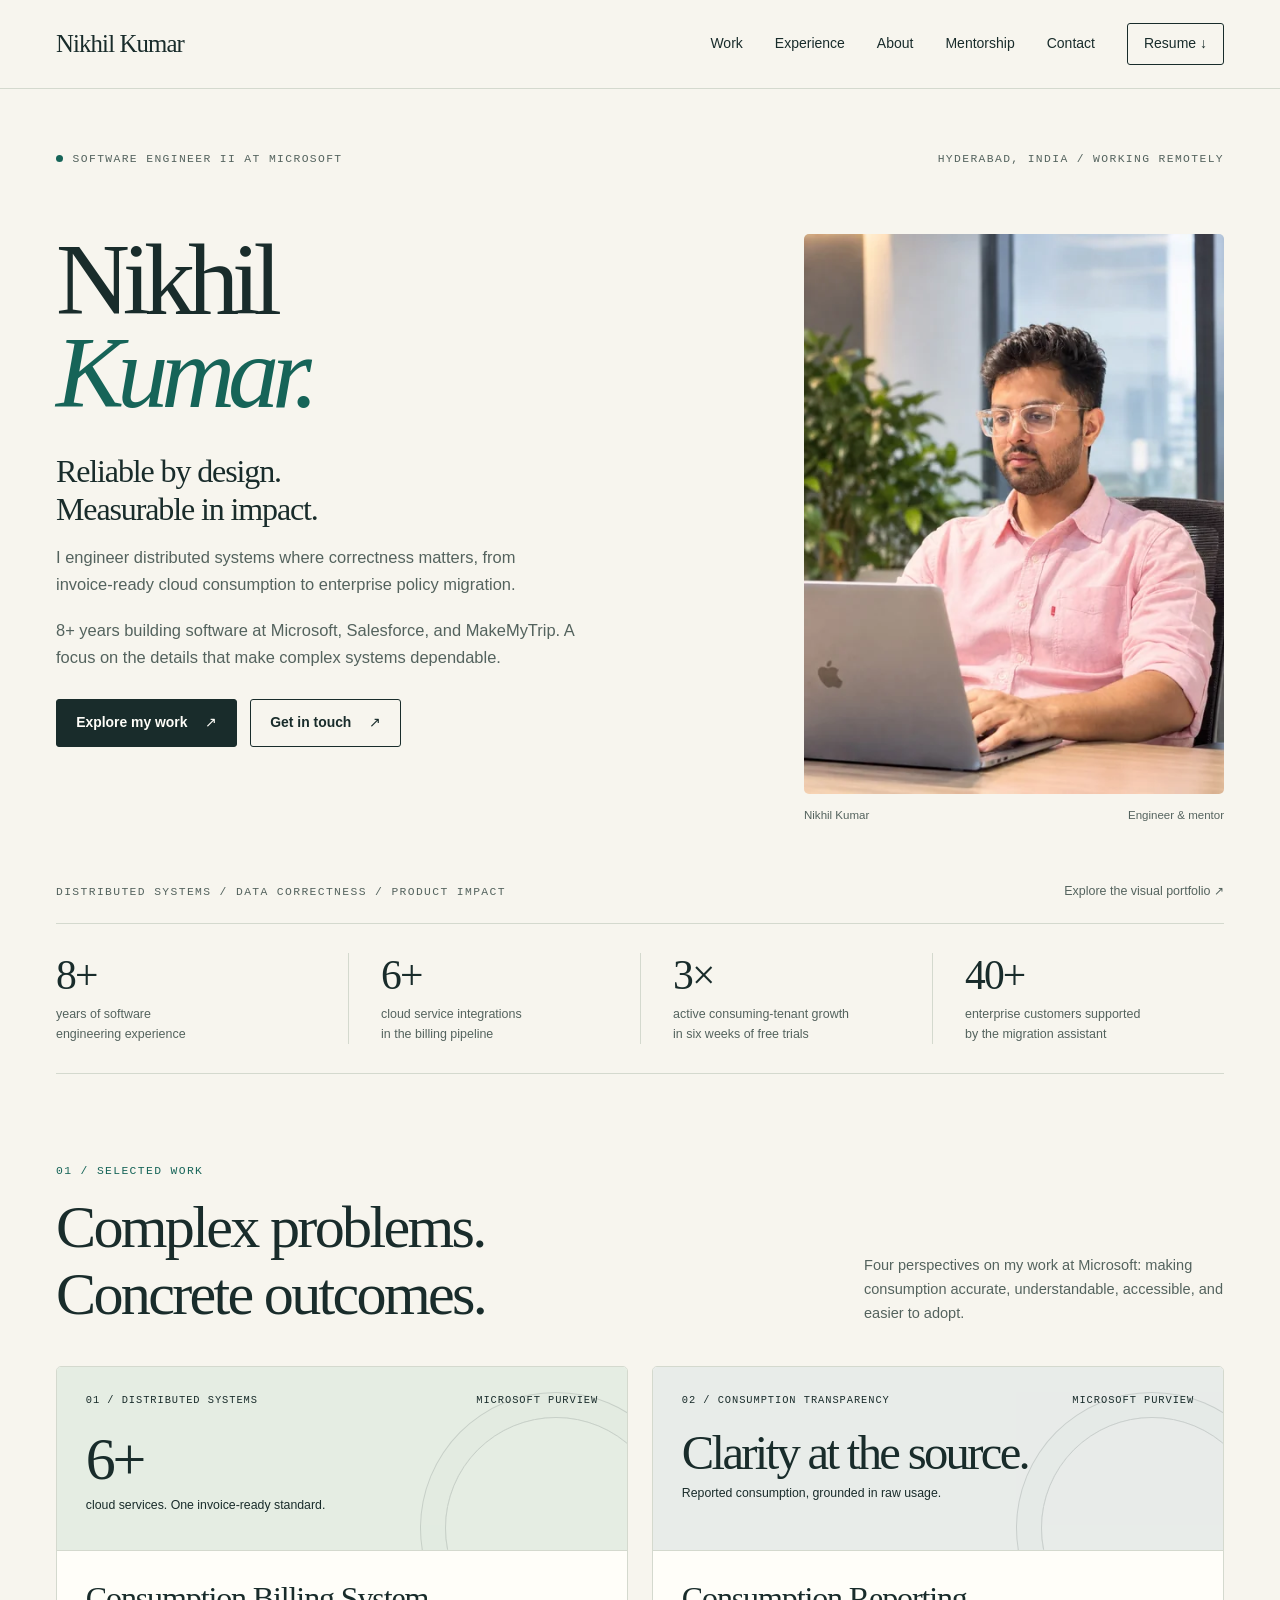
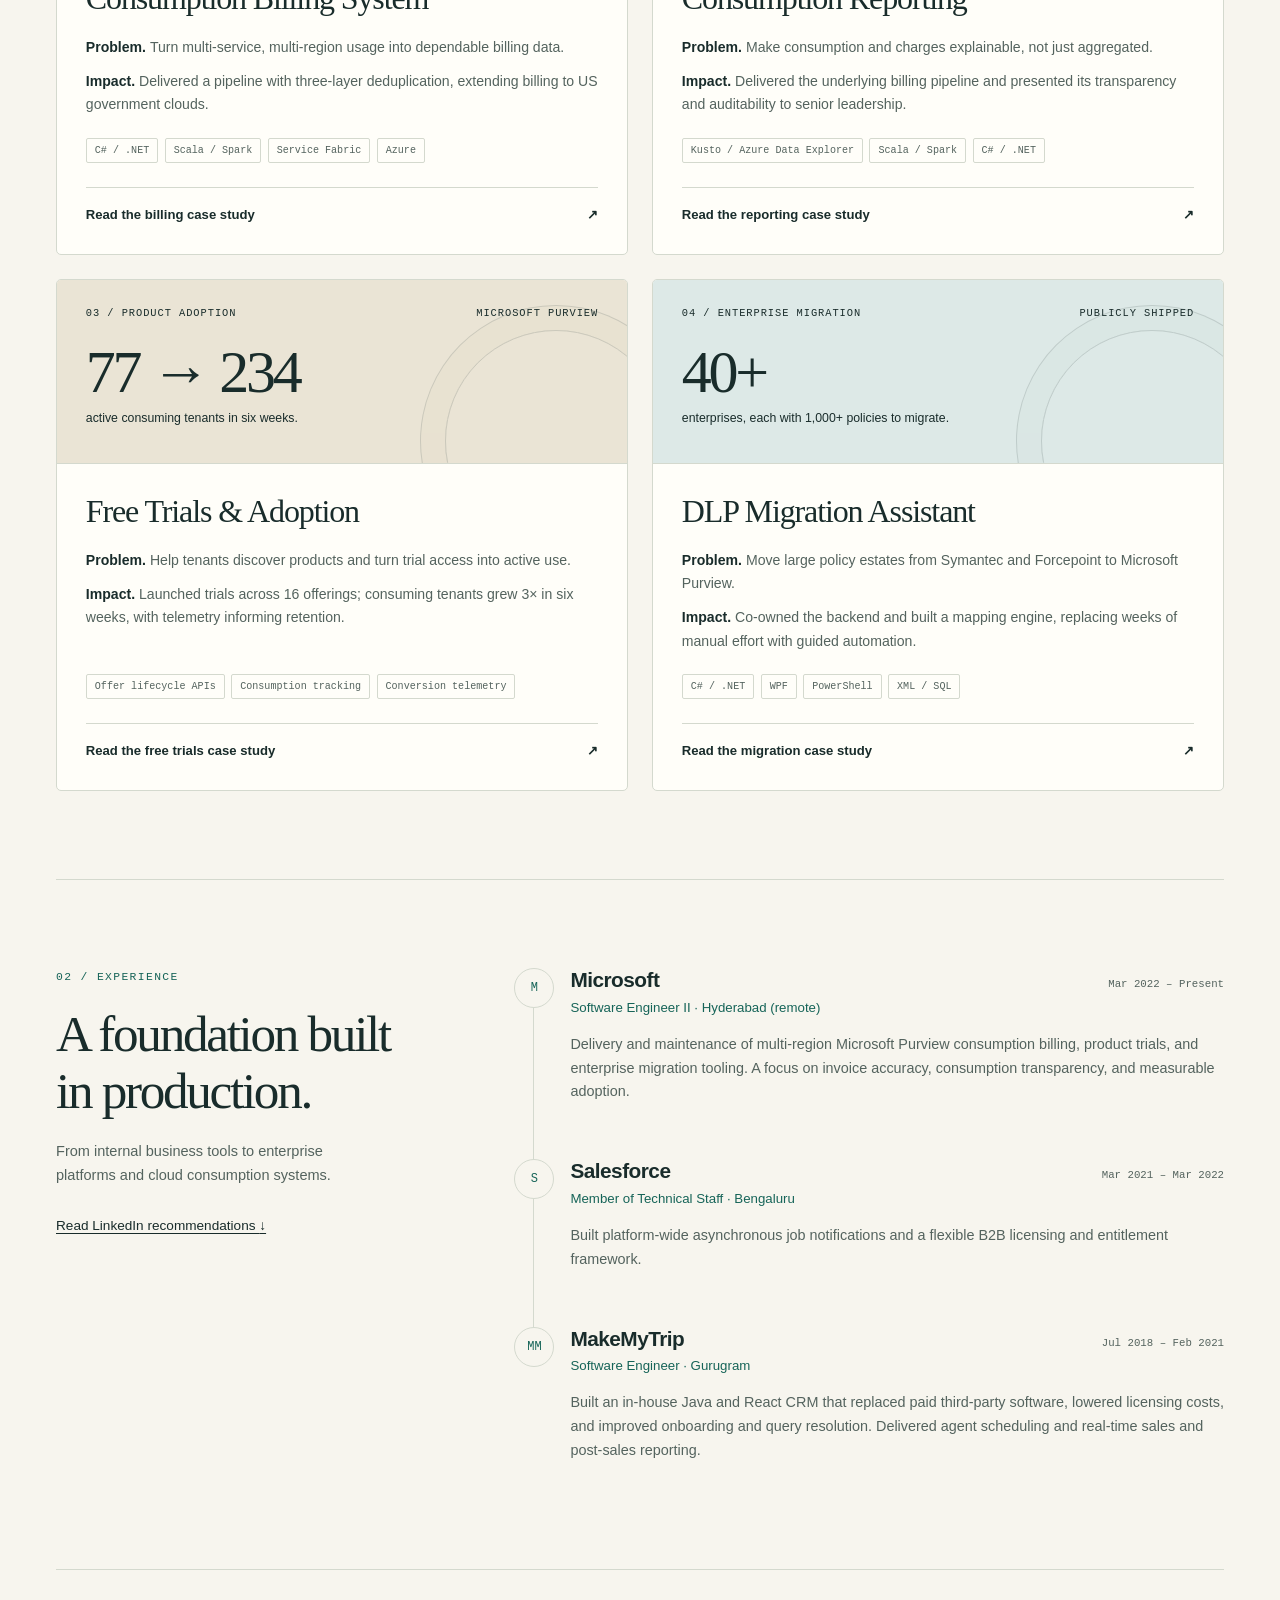
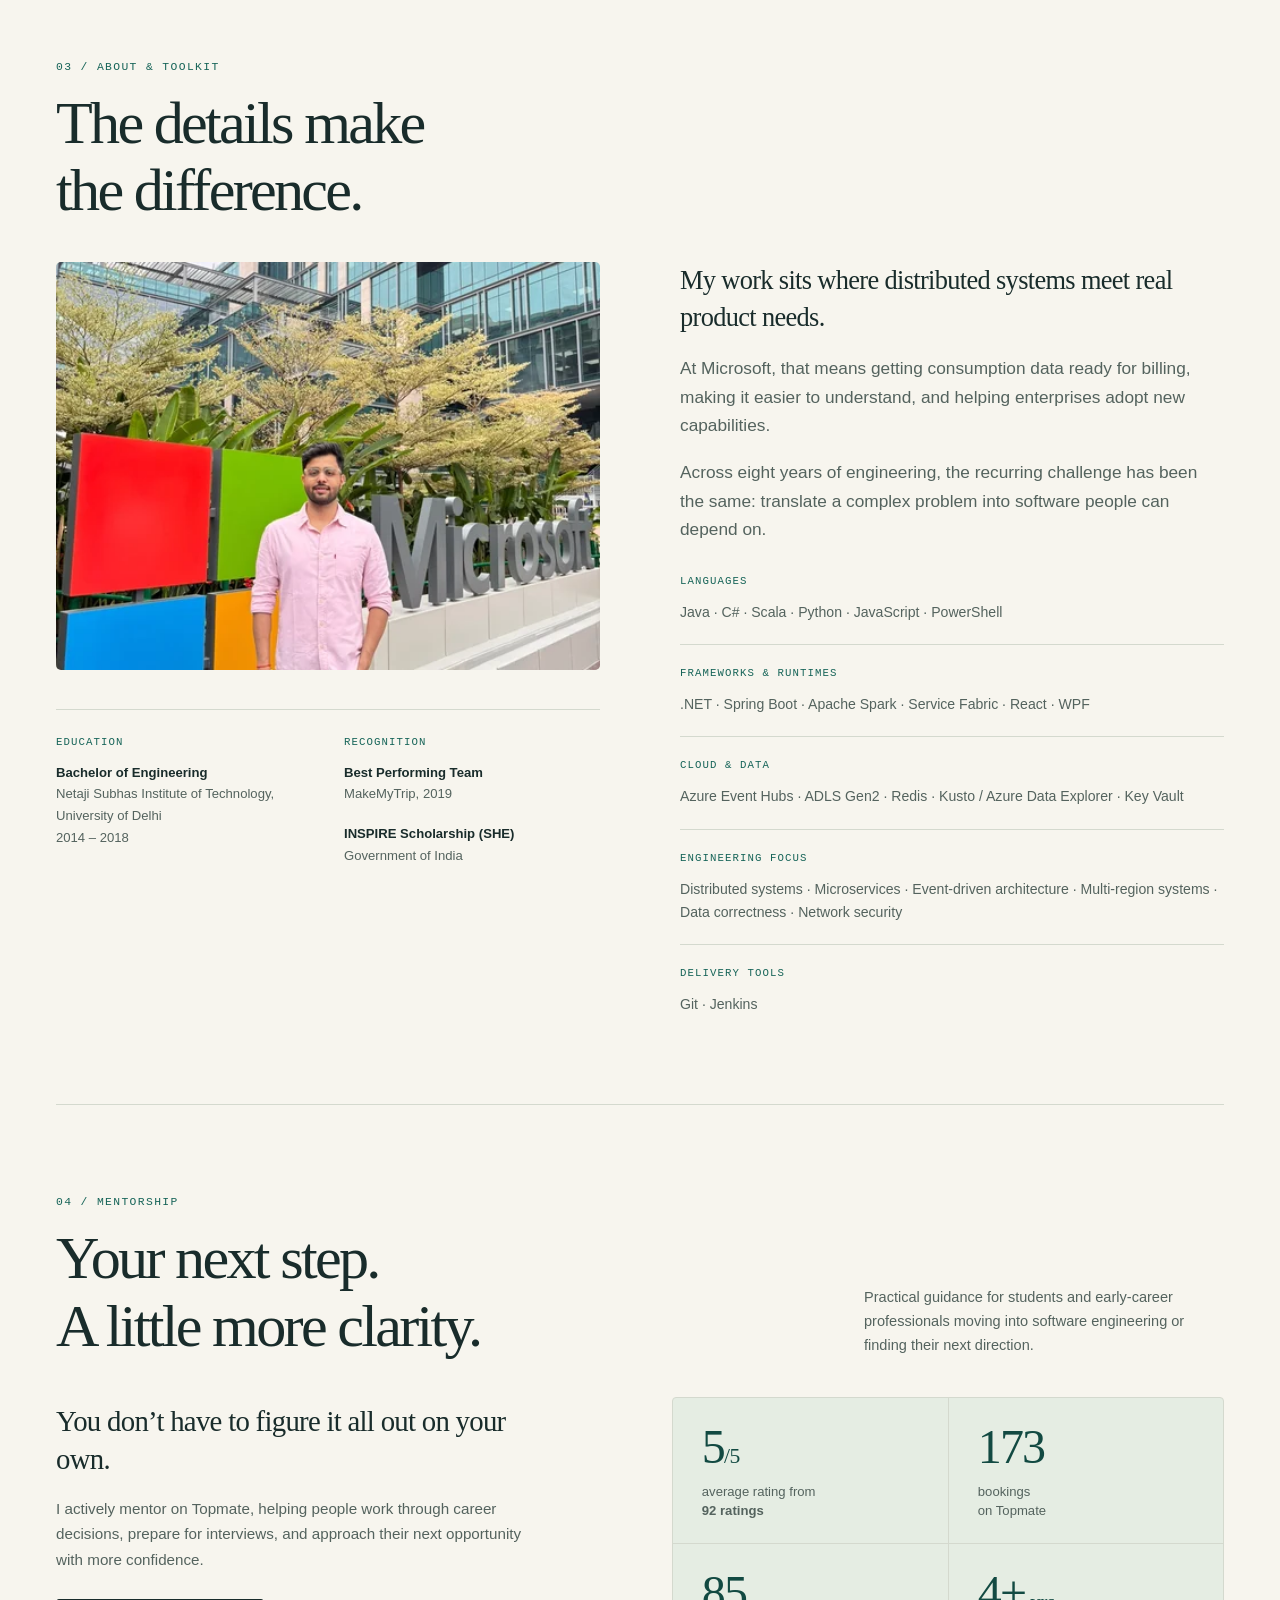
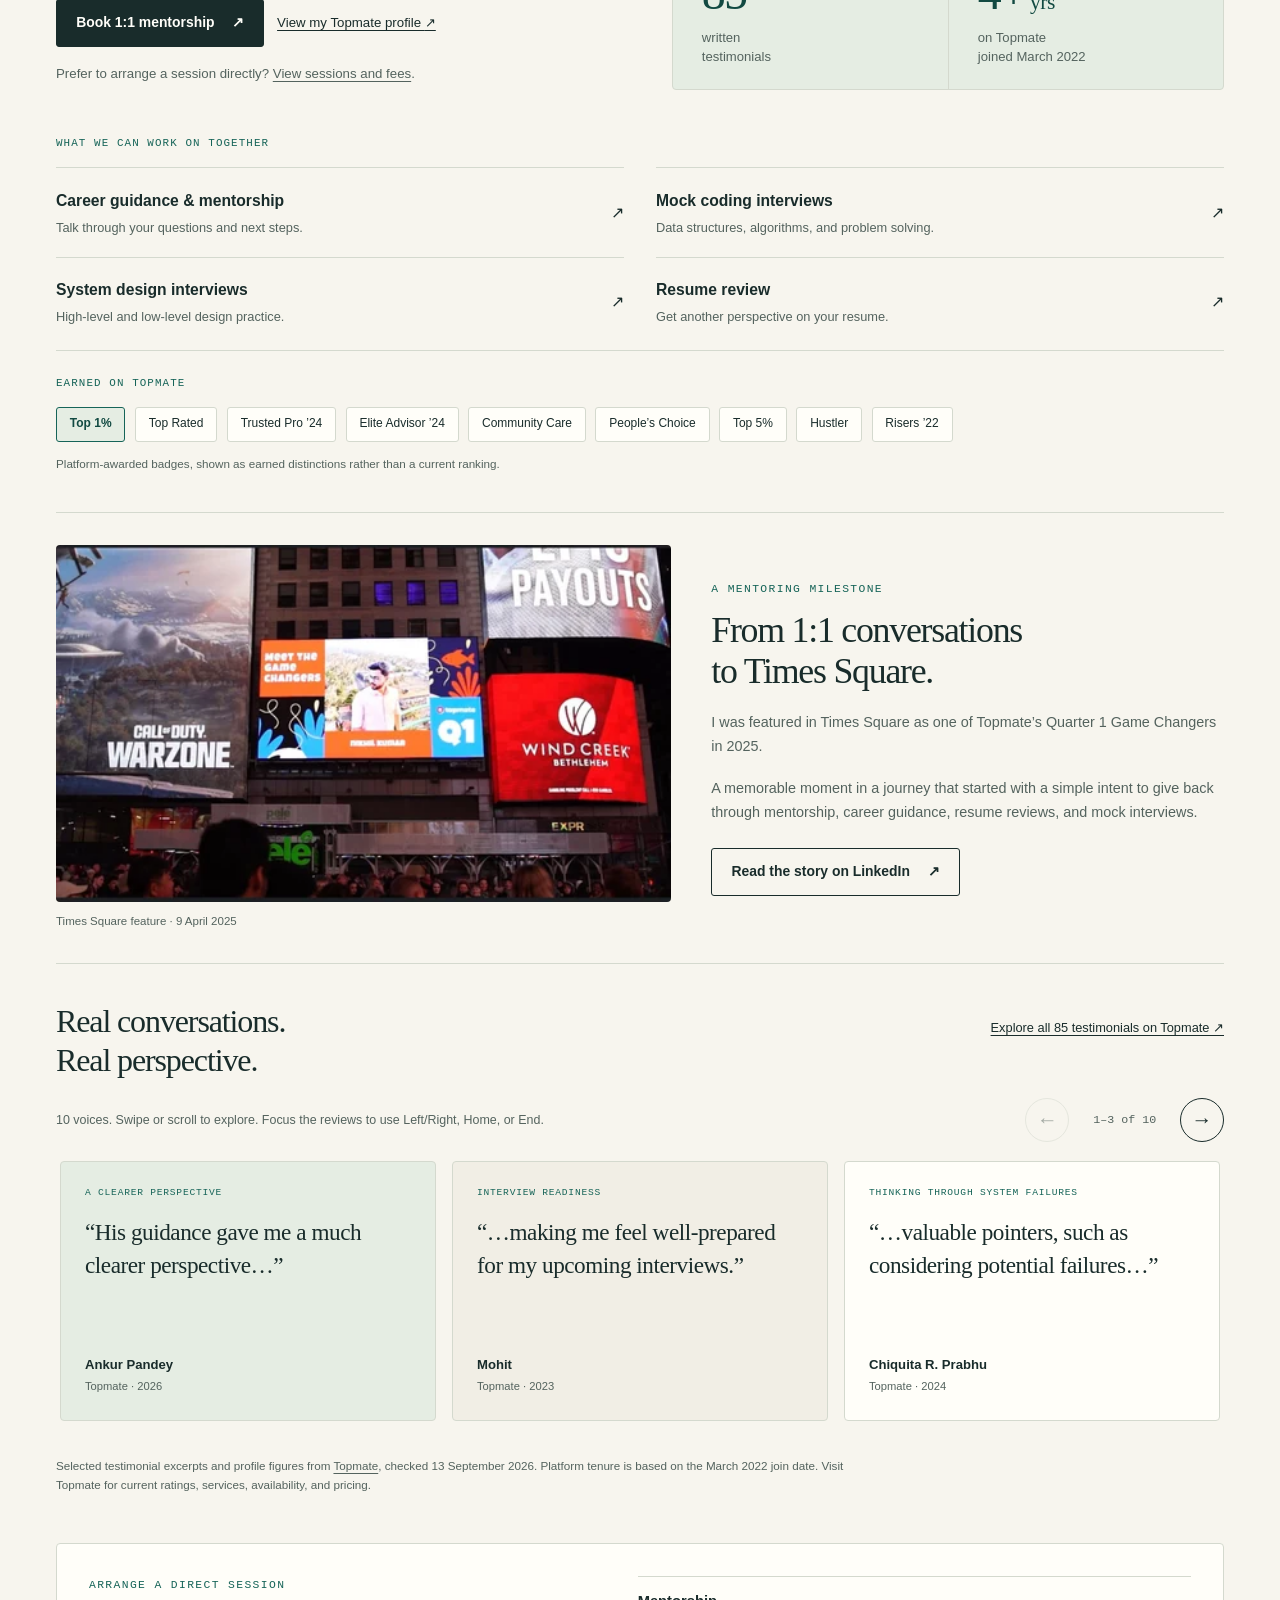
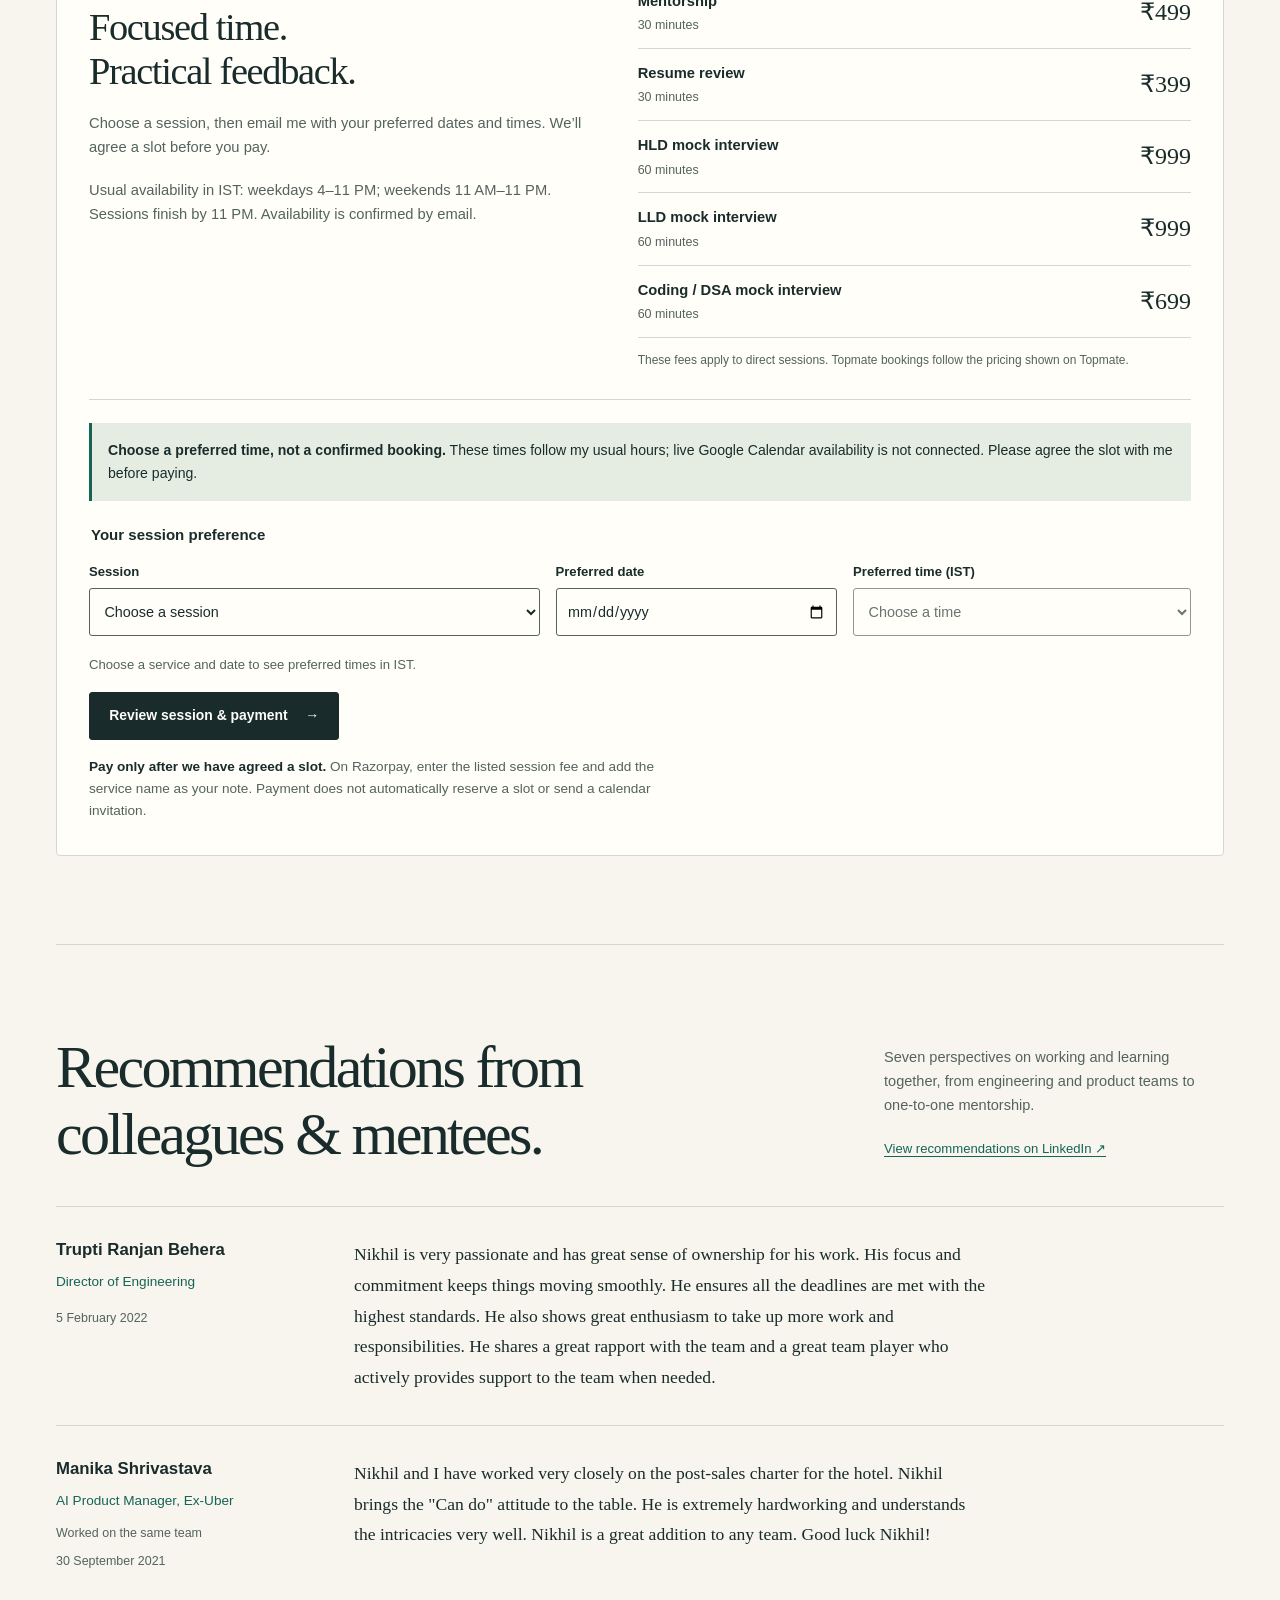
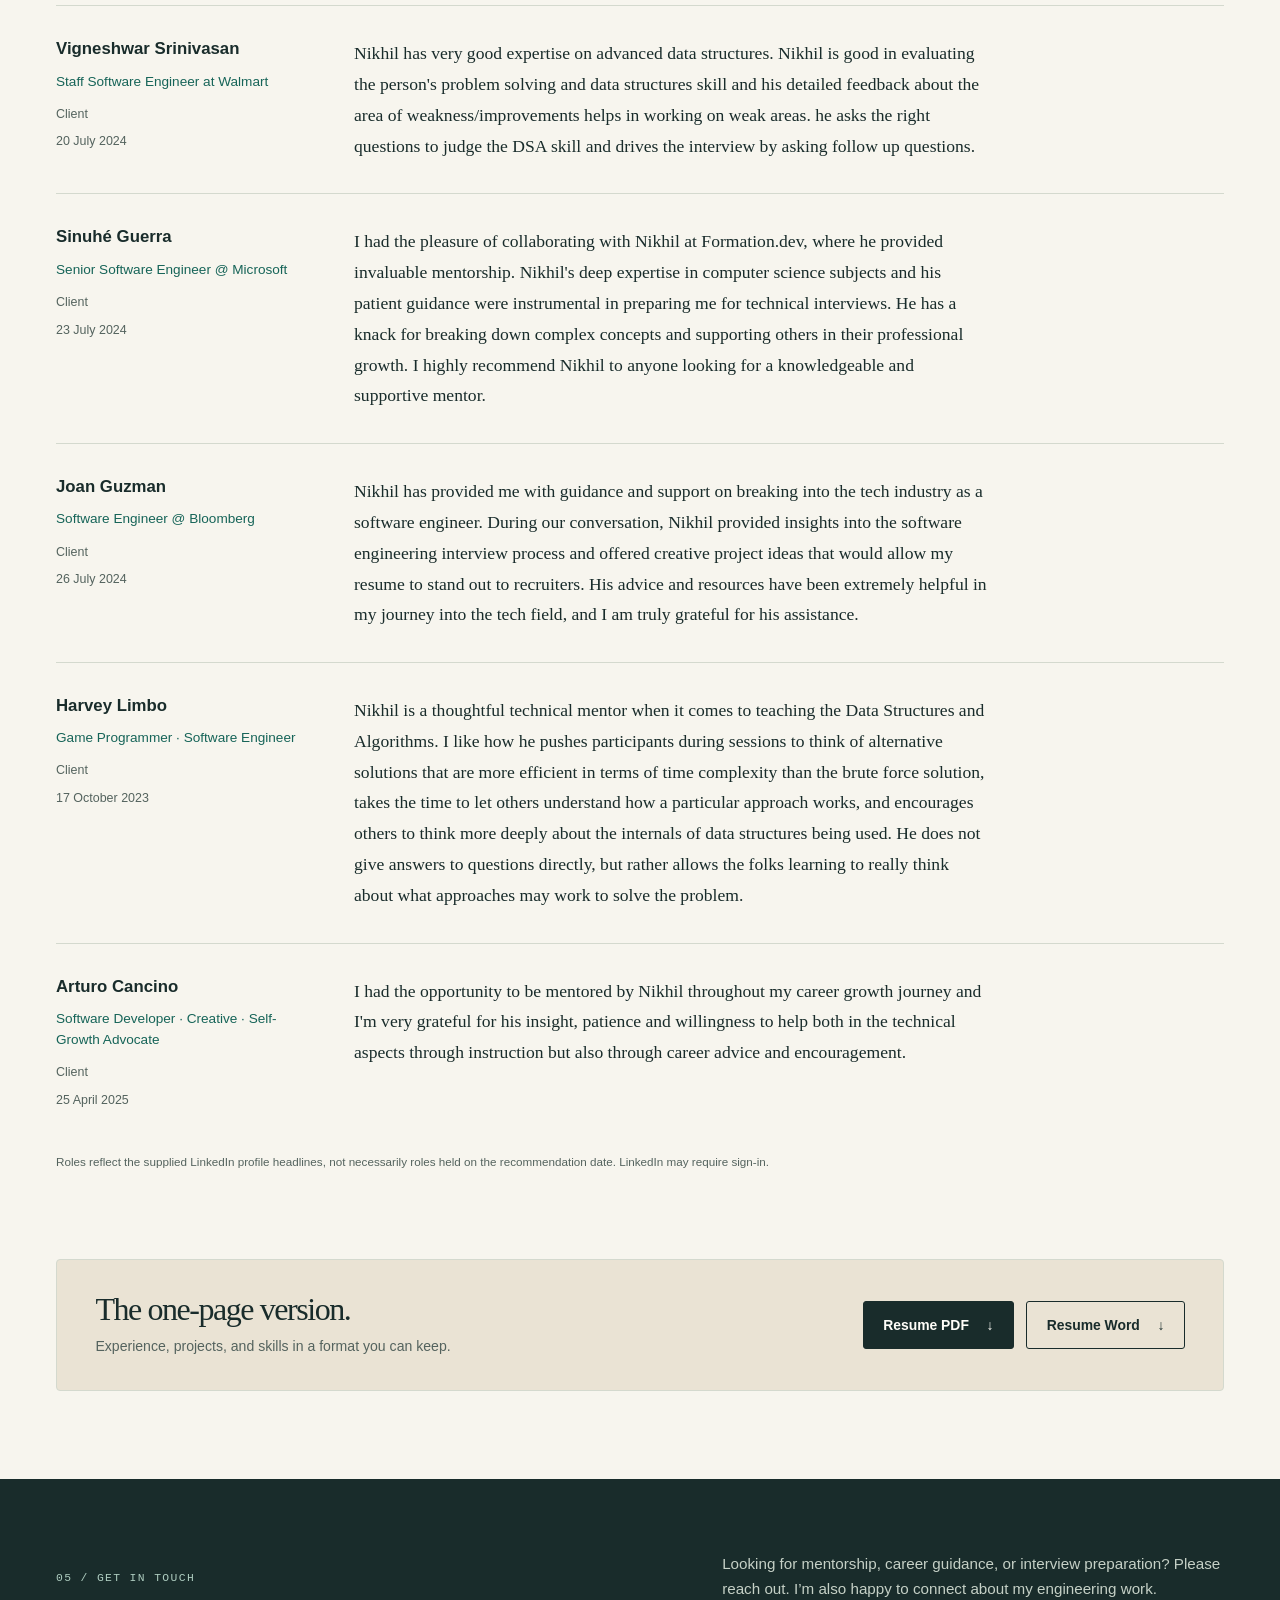
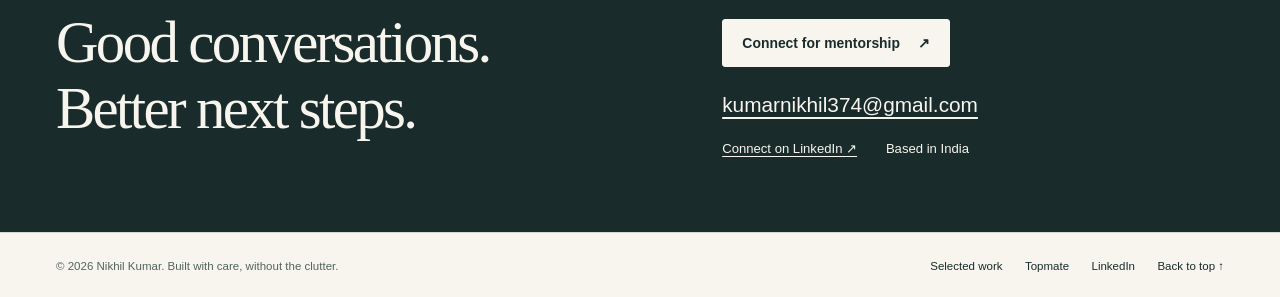
==== index.html @ d43c068c "Add preferred session picker and Razorpay handoff Publish service selection, preferred IST times, se" ====
<!doctype html>
<html lang="en">
<head>
  <meta charset="utf-8">
  <meta name="viewport" content="width=device-width, initial-scale=1">
  <meta name="theme-color" content="#f7f5ee">
  <title>Nikhil Kumar | Software Engineer II at Microsoft</title>
  <link rel="canonical" href="https://cracker-jack.github.io/nikhil-kumar-portfolio/">
  <meta name="description" content="Nikhil Kumar, Software Engineer II at Microsoft. Explore distributed systems work and connect for career mentorship, interview preparation, and guidance on Topmate.">
  <meta property="og:type" content="website">
  <meta property="og:site_name" content="Nikhil Kumar">
  <meta property="og:url" content="https://cracker-jack.github.io/nikhil-kumar-portfolio/">
  <meta property="og:title" content="Nikhil Kumar | Reliable systems. Measurable impact.">
  <meta property="og:description" content="Software Engineer II at Microsoft. Reliable distributed systems, measurable product impact, and practical career mentorship on Topmate.">
  <meta property="og:image" content="https://cracker-jack.github.io/nikhil-kumar-portfolio/assets/social-card.png">
  <meta property="og:image:type" content="image/png">
  <meta property="og:image:width" content="1200">
  <meta property="og:image:height" content="630">
  <meta property="og:image:alt" content="Nikhil Kumar. Reliable by design. Measurable in impact.">
  <meta name="twitter:card" content="summary_large_image">
  <link rel="icon" href="assets/favicon.svg" type="image/svg+xml">
  <link rel="stylesheet" href="assets/styles.css">
  <script src="assets/site.js" defer></script>
  <script type="module" src="assets/booking.js"></script>
  <script type="application/ld+json">
  {
    "@context": "https://schema.org",
    "@type": "Person",
    "name": "Nikhil Kumar",
    "url": "https://cracker-jack.github.io/nikhil-kumar-portfolio/",
    "jobTitle": "Software Engineer II",
    "worksFor": { "@type": "Organization", "name": "Microsoft" },
    "email": "mailto:kumarnikhil374@gmail.com",
    "address": { "@type": "PostalAddress", "addressCountry": "IN" },
    "alumniOf": { "@type": "CollegeOrUniversity", "name": "Netaji Subhas Institute of Technology, University of Delhi" },
    "sameAs": ["https://www.linkedin.com/in/nikhilkr96/", "https://topmate.io/nikhil_kr"],
    "knowsAbout": ["Distributed systems", "Consumption billing", "Data correctness", "Event-driven architecture", "Microservices"]
  }
  </script>
</head>
<body>
  <a class="skip-link" href="#main">Skip to content</a>
  <header class="site-header">
    <div class="container header-inner">
      <a class="brand" href="index.html" aria-label="Nikhil Kumar home">
        Nikhil Kumar
      </a>
      <nav class="site-nav" aria-label="Main navigation" data-open="false">
        <button class="nav-toggle" type="button" aria-expanded="false" aria-controls="nav-links"><span class="menu-label">Menu</span><span class="menu-icon" aria-hidden="true"></span></button>
        <ul class="nav-links" id="nav-links">
          <li><a href="#work">Work</a></li>
          <li><a href="#experience">Experience</a></li>
          <li><a href="#about">About</a></li>
          <li><a href="#mentorship">Mentorship</a></li>
          <li><a href="#contact">Contact</a></li>
          <li><a class="nav-resume" href="#resume">Resume <span aria-hidden="true">&#8595;</span></a></li>
        </ul>
      </nav>
    </div>
  </header>
  <main id="main" tabindex="-1">
    <section class="hero container" aria-labelledby="hero-title">
      <div class="hero-meta">
        <p class="eyebrow eyebrow-line"><span class="dot" aria-hidden="true"></span>Software Engineer II at Microsoft</p>
        <p class="eyebrow">Hyderabad, India / Working remotely</p>
      </div>
      <div class="hero-grid">
        <h1 class="hero-name" id="hero-title"><span>Nikhil</span> <span class="name-last">Kumar.</span></h1>
        <figure class="hero-portrait">
          <picture>
            <source type="image/webp" srcset="assets/images/nikhil-at-work-480.webp 480w, assets/images/nikhil-at-work-768.webp 768w, assets/images/nikhil-at-work-1080.webp 1080w" sizes="(max-width: 480px) calc(100vw - 40px), (max-width: 760px) 420px, (max-width: 1050px) 40vw, 420px">
            <img src="assets/images/nikhil-at-work-768.jpg" width="768" height="1024" alt="Nikhil Kumar working at a laptop" fetchpriority="high">
          </picture>
          <figcaption><span>Nikhil Kumar</span><span>Engineer &amp; mentor</span></figcaption>
        </figure>
        <div class="hero-copy">
          <p class="hero-statement">Reliable by design.<br>Measurable in impact.</p>
          <p>I engineer distributed systems where correctness matters, from invoice-ready cloud consumption to enterprise policy migration.</p>
          <p>8+ years building software at Microsoft, Salesforce, and MakeMyTrip. A focus on the details that make complex systems dependable.</p>
          <div class="actions">
            <a class="button button-primary" href="#work">Explore my work <span class="arrow" aria-hidden="true">&#8599;</span></a>
            <a class="button button-secondary" href="mailto:kumarnikhil374@gmail.com">Get in touch <span class="arrow" aria-hidden="true">&#8599;</span></a>
          </div>
        </div>
      </div>
      <div class="hero-baseline">
        <span class="eyebrow">Distributed systems / Data correctness / Product impact</span>
        <a href="explore.html">Explore the visual portfolio <span aria-hidden="true">&#8599;</span></a>
      </div>
      <dl class="metrics" aria-label="Selected career and project highlights">
        <div class="metric"><dt>8+</dt><dd>years of software<br>engineering experience</dd></div>
        <div class="metric"><dt>6+</dt><dd>cloud service integrations<br>in the billing pipeline</dd></div>
        <div class="metric"><dt>3&#215;</dt><dd>active consuming-tenant growth<br>in six weeks of free trials</dd></div>
        <div class="metric"><dt>40+</dt><dd>enterprise customers supported<br>by the migration assistant</dd></div>
      </dl>
    </section>

    <section class="section container" id="work" aria-labelledby="work-title">
      <div class="section-heading">
        <div><p class="eyebrow">01 / Selected work</p><h2 id="work-title">Complex problems.<br>Concrete outcomes.</h2></div>
        <p class="section-intro">Four perspectives on my work at Microsoft: making consumption accurate, understandable, accessible, and easier to adopt.</p>
      </div>
      <div class="work-grid">
        <article class="project-card">
          <div class="card-banner">
            <div class="banner-label"><span>01 / Distributed systems</span><span>Microsoft Purview</span></div>
            <p class="banner-value">6+</p>
            <p class="banner-caption">cloud services. One invoice-ready standard.</p>
          </div>
          <div class="card-content">
            <h3><a href="projects/billing-system.html">Consumption Billing System</a></h3>
            <dl class="card-description">
              <div><dt>Problem. </dt><dd>Turn multi-service, multi-region usage into dependable billing data.</dd></div>
              <div><dt>Impact. </dt><dd>Delivered a pipeline with three-layer deduplication, extending billing to US government clouds.</dd></div>
            </dl>
            <ul class="tags" aria-label="Billing technologies"><li>C# / .NET</li><li>Scala / Spark</li><li>Service Fabric</li><li>Azure</li></ul>
            <a class="card-link" href="projects/billing-system.html">Read the billing case study <span aria-hidden="true">&#8599;</span></a>
          </div>
        </article>
        <article class="project-card">
          <div class="card-banner banner-reporting">
            <div class="banner-label"><span>02 / Consumption transparency</span><span>Microsoft Purview</span></div>
            <p class="banner-value words">Clarity at the source.</p>
            <p class="banner-caption">Reported consumption, grounded in raw usage.</p>
          </div>
          <div class="card-content">
            <h3><a href="projects/reporting.html">Consumption Reporting</a></h3>
            <dl class="card-description">
              <div><dt>Problem. </dt><dd>Make consumption and charges explainable, not just aggregated.</dd></div>
              <div><dt>Impact. </dt><dd>Delivered the underlying billing pipeline and presented its transparency and auditability to senior leadership.</dd></div>
            </dl>
            <ul class="tags" aria-label="Reporting platform technologies"><li>Kusto / Azure Data Explorer</li><li>Scala / Spark</li><li>C# / .NET</li></ul>
            <a class="card-link" href="projects/reporting.html">Read the reporting case study <span aria-hidden="true">&#8599;</span></a>
          </div>
        </article>
        <article class="project-card">
          <div class="card-banner banner-trials">
            <div class="banner-label"><span>03 / Product adoption</span><span>Microsoft Purview</span></div>
            <p class="banner-value">77 <span aria-hidden="true">&#8594;</span><span class="sr-only">to</span> 234</p>
            <p class="banner-caption">active consuming tenants in six weeks.</p>
          </div>
          <div class="card-content">
            <h3><a href="projects/free-trials.html">Free Trials &amp; Adoption</a></h3>
            <dl class="card-description">
              <div><dt>Problem. </dt><dd>Help tenants discover products and turn trial access into active use.</dd></div>
              <div><dt>Impact. </dt><dd>Launched trials across 16 offerings; consuming tenants grew 3&#215; in six weeks, with telemetry informing retention.</dd></div>
            </dl>
            <ul class="tags" aria-label="Free trials technical focus"><li>Offer lifecycle APIs</li><li>Consumption tracking</li><li>Conversion telemetry</li></ul>
            <a class="card-link" href="projects/free-trials.html">Read the free trials case study <span aria-hidden="true">&#8599;</span></a>
          </div>
        </article>
        <article class="project-card">
          <div class="card-banner banner-migration">
            <div class="banner-label"><span>04 / Enterprise migration</span><span>Publicly shipped</span></div>
            <p class="banner-value">40+</p>
            <p class="banner-caption">enterprises, each with 1,000+ policies to migrate.</p>
          </div>
          <div class="card-content">
            <h3><a href="projects/migration-assistant.html">DLP Migration Assistant</a></h3>
            <dl class="card-description">
              <div><dt>Problem. </dt><dd>Move large policy estates from Symantec and Forcepoint to Microsoft Purview.</dd></div>
              <div><dt>Impact. </dt><dd>Co-owned the backend and built a mapping engine, replacing weeks of manual effort with guided automation.</dd></div>
            </dl>
            <ul class="tags" aria-label="Migration technologies"><li>C# / .NET</li><li>WPF</li><li>PowerShell</li><li>XML / SQL</li></ul>
            <a class="card-link" href="projects/migration-assistant.html">Read the migration case study <span aria-hidden="true">&#8599;</span></a>
          </div>
        </article>
      </div>
    </section>

    <section class="section section-bordered container" id="experience" aria-labelledby="experience-title">
      <div class="experience-layout">
        <div class="section-aside">
          <p class="eyebrow">02 / Experience</p>
          <h2 id="experience-title">A foundation built<br>in production.</h2>
          <p>From internal business tools to enterprise platforms and cloud consumption systems.</p>
          <a class="recommendations-jump" href="#recommendations">Read LinkedIn recommendations <span aria-hidden="true">&#8595;</span></a>
        </div>
        <ol class="timeline">
          <li class="timeline-item">
            <span class="company-monogram" aria-hidden="true">M</span>
            <div>
              <div class="role-header"><h3>Microsoft</h3><span class="role-date"><time datetime="2022-03">Mar 2022</time> &ndash; Present</span></div>
              <p class="role-title">Software Engineer II &middot; Hyderabad (remote)</p>
              <p>Delivery and maintenance of multi-region Microsoft Purview consumption billing, product trials, and enterprise migration tooling. A focus on invoice accuracy, consumption transparency, and measurable adoption.</p>
            </div>
          </li>
          <li class="timeline-item">
            <span class="company-monogram" aria-hidden="true">S</span>
            <div>
              <div class="role-header"><h3>Salesforce</h3><span class="role-date"><time datetime="2021-03">Mar 2021</time> &ndash; <time datetime="2022-03">Mar 2022</time></span></div>
              <p class="role-title">Member of Technical Staff &middot; Bengaluru</p>
              <p>Built platform-wide asynchronous job notifications and a flexible B2B licensing and entitlement framework.</p>
            </div>
          </li>
          <li class="timeline-item">
            <span class="company-monogram" aria-hidden="true">MM</span>
            <div>
              <div class="role-header"><h3>MakeMyTrip</h3><span class="role-date"><time datetime="2018-07">Jul 2018</time> &ndash; <time datetime="2021-02">Feb 2021</time></span></div>
              <p class="role-title">Software Engineer &middot; Gurugram</p>
              <p>Built an in-house Java and React CRM that replaced paid third-party software, lowered licensing costs, and improved onboarding and query resolution. Delivered agent scheduling and real-time sales and post-sales reporting.</p>
            </div>
          </li>
        </ol>
      </div>
    </section>

    <section class="section section-bordered container" id="about" aria-labelledby="about-title">
      <div class="section-heading"><div><p class="eyebrow">03 / About &amp; toolkit</p><h2 id="about-title">The details make<br>the difference.</h2></div></div>
      <div class="about-grid">
        <div>
          <figure class="about-portrait">
            <picture>
              <source type="image/webp" srcset="assets/images/nikhil-at-microsoft-480.webp 480w, assets/images/nikhil-at-microsoft-768.webp 768w, assets/images/nikhil-at-microsoft-960.webp 960w" sizes="(max-width: 760px) calc(100vw - 40px), (max-width: 1050px) calc(50vw - 56px), (max-width: 1352px) calc(50vw - 96px), 580px">
              <img src="assets/images/nikhil-at-microsoft-768.jpg" width="768" height="576" alt="Nikhil Kumar standing beside a Microsoft sign" loading="lazy" decoding="async">
            </picture>
          </figure>
          <div class="details-grid">
            <div><h3>Education</h3><p><strong>Bachelor of Engineering</strong><br>Netaji Subhas Institute of Technology, University of Delhi<br>2014 &ndash; 2018</p></div>
            <div><h3>Recognition</h3><p><strong>Best Performing Team</strong><br>MakeMyTrip, 2019</p><p><strong>INSPIRE Scholarship (SHE)</strong><br>Government of India</p></div>
          </div>
        </div>
        <div>
          <div class="about-copy">
            <p class="lead">My work sits where distributed systems meet real product needs.</p>
            <p>At Microsoft, that means getting consumption data ready for billing, making it easier to understand, and helping enterprises adopt new capabilities.</p>
            <p>Across eight years of engineering, the recurring challenge has been the same: translate a complex problem into software people can depend on.</p>
          </div>
          <div class="about-skills" aria-label="Technical skills">
            <div class="skill-group"><h3>Languages</h3><p>Java &middot; C# &middot; Scala &middot; Python &middot; JavaScript &middot; PowerShell</p></div>
            <div class="skill-group"><h3>Frameworks &amp; runtimes</h3><p>.NET &middot; Spring Boot &middot; Apache Spark &middot; Service Fabric &middot; React &middot; WPF</p></div>
            <div class="skill-group"><h3>Cloud &amp; data</h3><p>Azure Event Hubs &middot; ADLS Gen2 &middot; Redis &middot; Kusto / Azure Data Explorer &middot; Key Vault</p></div>
            <div class="skill-group"><h3>Engineering focus</h3><p>Distributed systems &middot; Microservices &middot; Event-driven architecture &middot; Multi-region systems &middot; Data correctness &middot; Network security</p></div>
            <div class="skill-group"><h3>Delivery tools</h3><p>Git &middot; Jenkins</p></div>
          </div>
        </div>
      </div>
    </section>

    <section class="section section-bordered container" id="mentorship" aria-labelledby="mentorship-title">
      <div class="section-heading">
        <div><p class="eyebrow">04 / Mentorship</p><h2 id="mentorship-title">Your next step.<br>A little more clarity.</h2></div>
        <p class="section-intro">Practical guidance for students and early-career professionals moving into software engineering or finding their next direction.</p>
      </div>
      <div class="mentorship-overview">
        <div class="mentorship-intro">
          <p class="lead">You don&rsquo;t have to figure it all out on your own.</p>
          <p>I actively mentor on Topmate, helping people work through career decisions, prepare for interviews, and approach their next opportunity with more confidence.</p>
          <div class="actions"><a class="button button-primary" href="https://topmate.io/nikhil_kr/12607">Book 1:1 mentorship <span aria-hidden="true">&#8599;</span></a><a class="mentorship-profile" href="https://topmate.io/nikhil_kr">View my Topmate profile <span aria-hidden="true">&#8599;</span></a></div>
          <p class="direct-session-intro">Prefer to arrange a session directly? <a href="#direct-sessions">View sessions and fees</a>.</p>
        </div>
        <dl class="mentorship-stats" aria-label="Topmate profile snapshot, 13 September 2026">
          <div><dt>5<span class="stat-unit">/5</span></dt><dd>average rating from<br><strong>92 ratings</strong></dd></div>
          <div><dt>173</dt><dd>bookings<br>on Topmate</dd></div>
          <div><dt>85</dt><dd>written<br>testimonials</dd></div>
          <div><dt>4+<span class="stat-unit"> yrs</span></dt><dd>on Topmate<br>joined March 2022</dd></div>
        </dl>
      </div>
      <div class="mentorship-services" aria-labelledby="guidance-title">
        <h3 id="guidance-title">What we can work on together</h3>
        <ul class="service-grid">
          <li><a href="https://topmate.io/nikhil_kr/12607"><span><strong>Career guidance &amp; mentorship</strong><span>Talk through your questions and next steps.</span></span><span class="arrow" aria-hidden="true">&#8599;</span></a></li>
          <li><a href="https://topmate.io/nikhil_kr/445164"><span><strong>Mock coding interviews</strong><span>Data structures, algorithms, and problem solving.</span></span><span class="arrow" aria-hidden="true">&#8599;</span></a></li>
          <li><a href="https://topmate.io/nikhil_kr/457759"><span><strong>System design interviews</strong><span>High-level and low-level design practice.</span></span><span class="arrow" aria-hidden="true">&#8599;</span></a></li>
          <li><a href="https://topmate.io/nikhil_kr/12608"><span><strong>Resume review</strong><span>Get another perspective on your resume.</span></span><span class="arrow" aria-hidden="true">&#8599;</span></a></li>
        </ul>
      </div>
      <div class="mentorship-badges">
        <h3>Earned on Topmate</h3>
        <ul class="badge-list" aria-label="Nine badges displayed on the Topmate profile">
          <li class="badge-featured">Top 1%</li><li>Top Rated</li><li>Trusted Pro &rsquo;24</li><li>Elite Advisor &rsquo;24</li><li>Community Care</li><li>People&rsquo;s Choice</li><li>Top 5%</li><li>Hustler</li><li>Risers &rsquo;22</li>
        </ul>
        <p class="source-note">Platform-awarded badges, shown as earned distinctions rather than a current ranking.</p>
      </div>
      <article class="times-square-feature" id="times-square" aria-labelledby="times-square-title">
        <figure class="feature-image">
          <a href="https://www.linkedin.com/feed/update/urn:li:activity:7316494661861183488/" aria-label="Read Nikhil Kumar's Times Square post on LinkedIn">
            <picture>
              <source type="image/webp" srcset="assets/images/nikhil-times-square-480.webp 480w, assets/images/nikhil-times-square-768.webp 768w, assets/images/nikhil-times-square-1092.webp 1092w" sizes="(max-width: 760px) calc(100vw - 40px), (max-width: 1352px) 52vw, 654px">
              <img src="assets/images/nikhil-times-square-768.jpg" width="768" height="445" alt="A Times Square billboard displaying Nikhil Kumar in Topmate's Meet the Game Changers showcase" loading="lazy" decoding="async">
            </picture>
          </a>
          <figcaption>Times Square feature &middot; <time datetime="2025-04-09">9 April 2025</time></figcaption>
        </figure>
        <div class="feature-copy">
          <p class="eyebrow">A mentoring milestone</p>
          <h3 id="times-square-title">From 1:1 conversations<br>to Times Square.</h3>
          <p>I was featured in Times Square as one of Topmate&rsquo;s Quarter 1 Game Changers in 2025.</p>
          <p>A memorable moment in a journey that started with a simple intent to give back through mentorship, career guidance, resume reviews, and mock interviews.</p>
          <a class="button button-secondary" href="https://www.linkedin.com/feed/update/urn:li:activity:7316494661861183488/">Read the story on LinkedIn <span aria-hidden="true">&#8599;</span></a>
        </div>
      </article>
      <section class="testimonial-carousel" aria-labelledby="testimonials-title" aria-roledescription="carousel">
        <div class="testimonial-heading"><h3 id="testimonials-title">Real conversations.<br>Real perspective.</h3><a href="https://topmate.io/nikhil_kr">Explore all 85 testimonials on Topmate <span aria-hidden="true">&#8599;</span></a></div>
        <div class="carousel-toolbar">
          <p class="carousel-hint" id="testimonial-instructions">10 voices. Swipe or scroll to explore. Focus the reviews to use Left/Right, Home, or End.</p>
          <div class="carousel-controls" hidden>
            <button class="carousel-button" type="button" data-carousel-previous aria-label="Previous testimonial" aria-controls="testimonial-track" disabled><span aria-hidden="true">&#8592;</span></button>
            <span class="carousel-status" role="status" aria-live="polite" aria-atomic="true">1 of 10</span>
            <button class="carousel-button" type="button" data-carousel-next aria-label="Next testimonial" aria-controls="testimonial-track"><span aria-hidden="true">&#8594;</span></button>
          </div>
        </div>
        <div class="testimonial-track" id="testimonial-track" tabindex="0" role="region" aria-label="Scrollable mentorship reviews" aria-describedby="testimonial-instructions">
          <figure class="testimonial" aria-label="1 of 10" aria-roledescription="slide">
            <p class="testimonial-topic">A clearer perspective</p>
            <blockquote cite="https://topmate.io/nikhil_kr"><p>&ldquo;His guidance gave me a much clearer perspective&hellip;&rdquo;</p></blockquote>
            <figcaption><a href="https://topmate.io/nikhil_kr">Ankur Pandey</a><span>Topmate &middot; <time datetime="2026">2026</time></span></figcaption>
          </figure>
          <figure class="testimonial" aria-label="2 of 10" aria-roledescription="slide">
            <p class="testimonial-topic">Interview readiness</p>
            <blockquote cite="https://topmate.io/nikhil_kr"><p>&ldquo;&hellip;making me feel well-prepared for my upcoming interviews.&rdquo;</p></blockquote>
            <figcaption><a href="https://topmate.io/nikhil_kr">Mohit</a><span>Topmate &middot; <time datetime="2023">2023</time></span></figcaption>
          </figure>
          <figure class="testimonial" aria-label="3 of 10" aria-roledescription="slide">
            <p class="testimonial-topic">Thinking through system failures</p>
            <blockquote cite="https://topmate.io/nikhil_kr"><p>&ldquo;&hellip;valuable pointers, such as considering potential failures&hellip;&rdquo;</p></blockquote>
            <figcaption><a href="https://topmate.io/nikhil_kr">Chiquita R. Prabhu</a><span>Topmate &middot; <time datetime="2024">2024</time></span></figcaption>
          </figure>
          <figure class="testimonial" aria-label="4 of 10" aria-roledescription="slide">
            <p class="testimonial-topic">Career direction</p>
            <blockquote cite="https://topmate.io/nikhil_kr"><p>&ldquo;&hellip;provided a clear roadmap for my career path, suggesting precise study routes.&rdquo;</p></blockquote>
            <figcaption><a href="https://topmate.io/nikhil_kr">Arshi Singh</a><span>Topmate &middot; <time datetime="2023">2023</time></span></figcaption>
          </figure>
          <figure class="testimonial" aria-label="5 of 10" aria-roledescription="slide">
            <p class="testimonial-topic">Actionable feedback</p>
            <blockquote cite="https://topmate.io/nikhil_kr"><p>&ldquo;&hellip;constructive feedback that helped me see where I can improve.&rdquo;</p></blockquote>
            <figcaption><a href="https://topmate.io/nikhil_kr">Kirity Ganga</a><span>Topmate &middot; <time datetime="2024">2024</time></span></figcaption>
          </figure>
          <figure class="testimonial" aria-label="6 of 10" aria-roledescription="slide">
            <p class="testimonial-topic">Looking toward development</p>
            <blockquote cite="https://topmate.io/nikhil_kr"><p>&ldquo;&hellip;eager to switch my domain from testing to development.&rdquo;</p></blockquote>
            <figcaption><a href="https://topmate.io/nikhil_kr">Varsha Foujdhar</a><span>Topmate &middot; <time datetime="2023">2023</time></span></figcaption>
          </figure>
          <figure class="testimonial" aria-label="7 of 10" aria-roledescription="slide">
            <p class="testimonial-topic">A stronger resume</p>
            <blockquote cite="https://topmate.io/nikhil_kr"><p>&ldquo;&hellip;improving the content and structure of my resume.&rdquo;</p></blockquote>
            <figcaption><a href="https://topmate.io/nikhil_kr">Benjamin Arnett</a><span>Topmate &middot; <time datetime="2024">2024</time></span></figcaption>
          </figure>
          <figure class="testimonial" aria-label="8 of 10" aria-roledescription="slide">
            <p class="testimonial-topic">Confidence with algorithms</p>
            <blockquote cite="https://topmate.io/nikhil_kr"><p>&ldquo;I feel more confident in data structures and algorithms.&rdquo;</p></blockquote>
            <figcaption><a href="https://topmate.io/nikhil_kr">Prashant Verma</a><span>Topmate &middot; <time datetime="2023">2023</time></span></figcaption>
          </figure>
          <figure class="testimonial" aria-label="9 of 10" aria-roledescription="slide">
            <p class="testimonial-topic">Communicating in interviews</p>
            <blockquote cite="https://topmate.io/nikhil_kr"><p>&ldquo;&hellip;suggested to work on my communication skills (thinking out loud)&hellip;&rdquo;</p></blockquote>
            <figcaption><a href="https://topmate.io/nikhil_kr">Aadil</a><span>Topmate &middot; <time datetime="2024">2024</time></span></figcaption>
          </figure>
          <figure class="testimonial" aria-label="10 of 10" aria-roledescription="slide">
            <p class="testimonial-topic">Space for every question</p>
            <blockquote cite="https://topmate.io/nikhil_kr"><p>&ldquo;&hellip;thoroughly addressed all my concerns and clarified any doubts&hellip;&rdquo;</p></blockquote>
            <figcaption><a href="https://topmate.io/nikhil_kr">Pragya Tiwari</a><span>Topmate &middot; <time datetime="2024">2024</time></span></figcaption>
          </figure>
        </div>
      </section>
      <p class="source-note mentorship-source">Selected testimonial excerpts and profile figures from <a href="https://topmate.io/nikhil_kr">Topmate</a>, checked <time datetime="2026-09-13">13 September 2026</time>. Platform tenure is based on the March 2022 join date. Visit Topmate for current ratings, services, availability, and pricing.</p>
      <section class="direct-sessions" id="direct-sessions" aria-labelledby="direct-sessions-title">
        <div class="direct-sessions-copy">
          <p class="eyebrow">Arrange a direct session</p>
          <h3 id="direct-sessions-title">Focused time.<br>Practical feedback.</h3>
          <p>Choose a session, then email me with your preferred dates and times. We&rsquo;ll agree a slot before you pay.</p>
          <p class="direct-availability">Usual availability in IST: weekdays 4&ndash;11 PM; weekends 11 AM&ndash;11 PM. Sessions finish by 11 PM. Availability is confirmed by email.</p>
        </div>
        <div>
          <dl class="direct-session-prices" aria-label="Direct session prices in Indian rupees">
            <div data-service-id="mentorship"><dt>Mentorship<span>30 minutes</span></dt><dd><data value="499">&#8377;499</data></dd></div>
            <div data-service-id="resume-review"><dt>Resume review<span>30 minutes</span></dt><dd><data value="399">&#8377;399</data></dd></div>
            <div data-service-id="hld-mock"><dt>HLD mock interview<span>60 minutes</span></dt><dd><data value="999">&#8377;999</data></dd></div>
            <div data-service-id="lld-mock"><dt>LLD mock interview<span>60 minutes</span></dt><dd><data value="999">&#8377;999</data></dd></div>
            <div data-service-id="dsa-mock"><dt>Coding / DSA mock interview<span>60 minutes</span></dt><dd><data value="699">&#8377;699</data></dd></div>
          </dl>
          <p class="direct-rates-note">These fees apply to direct sessions. Topmate bookings follow the pricing shown on Topmate.</p>
        </div>
        <div class="direct-payment-actions">
          <div data-slot-picker hidden>
            <p class="booking-notice" id="booking-notice"><strong>Choose a preferred time, not a confirmed booking.</strong> These times follow my usual hours; live Google Calendar availability is not connected. Please agree the slot with me before paying.</p>
            <form data-booking-form aria-describedby="booking-notice">
              <fieldset class="booking-fields">
                <legend>Your session preference</legend>
                <div><label for="booking-service">Session</label><select id="booking-service" required aria-describedby="booking-service-details"><option value="">Choose a session</option></select><p class="booking-service-details" id="booking-service-details" role="status"></p></div>
                <div><label for="booking-date">Preferred date</label><input id="booking-date" type="date" required></div>
                <div><label for="booking-time">Preferred time (IST)</label><select id="booking-time" required disabled><option value="">Choose a time</option></select></div>
              </fieldset>
              <p class="booking-status" id="booking-status" role="status"></p>
              <button class="button button-primary" type="submit">Review session &amp; payment <span aria-hidden="true">&#8594;</span></button>
            </form>
            <div class="booking-review" data-booking-review hidden>
              <h4 id="booking-review-title" tabindex="-1">Your preferred session</h4>
              <dl class="booking-summary">
                <div><dt>Session</dt><dd data-review-service></dd></div>
                <div><dt>Preferred time</dt><dd data-review-date></dd></div>
                <div><dt>Session fee</dt><dd data-review-price></dd></div>
              </dl>
              <label for="booking-note">Suggested Razorpay note &mdash; copy and paste on the payment page</label>
              <textarea id="booking-note" rows="3" readonly></textarea>
              <button class="button button-secondary" type="button" data-copy-booking-note>Copy payment note</button>
              <p class="booking-status" id="booking-copy-status" role="status"></p>
              <div class="actions">
                <a class="button button-secondary" href="mailto:kumarnikhil374@gmail.com?subject=Direct%20session%20enquiry" data-booking-email>Email this session request <span aria-hidden="true">&#8599;</span></a>
                <a class="button button-primary" href="https://razorpay.me/@nikhilkumar7447" target="_blank" rel="noopener noreferrer" aria-describedby="direct-payment-note booking-transfer-note" data-booking-pay>Open Razorpay <span aria-hidden="true">&#8599;</span><span class="sr-only"> (opens a new tab)</span></a>
              </div>
              <p class="booking-transfer-note" id="booking-transfer-note">Your selection is not sent to Razorpay automatically. Enter the session fee and paste the note there. This page does not receive payment confirmation.</p>
            </div>
          </div>
          <div data-booking-fallback>
            <p>Arrange your preferred date and time by email before paying.</p>
            <div class="actions">
              <a class="button button-primary" href="mailto:kumarnikhil374@gmail.com?subject=Direct%20session%20enquiry">1. Arrange by email <span aria-hidden="true">&#8599;</span></a>
              <a class="button button-secondary" href="https://razorpay.me/@nikhilkumar7447" aria-describedby="direct-payment-note">2. Pay on Razorpay <span aria-hidden="true">&#8599;</span></a>
            </div>
          </div>
          <p class="direct-payment-note" id="direct-payment-note"><strong>Pay only after we have agreed a slot.</strong> On Razorpay, enter the listed session fee and add the service name as your note. Payment does not automatically reserve a slot or send a calendar invitation.</p>
        </div>
      </section>
    </section>

    <section class="section section-bordered container recommendations" id="recommendations" aria-labelledby="recommendations-title">
      <div class="section-heading">
        <div><h2 id="recommendations-title">Recommendations from<br>colleagues &amp; mentees.</h2></div>
        <div class="recommendations-intro">
          <p>Seven perspectives on working and learning together, from engineering and product teams to one-to-one mentorship.</p>
          <a href="https://www.linkedin.com/in/nikhilkr96/details/recommendations/?detailScreenTabIndex=0">View recommendations on LinkedIn <span aria-hidden="true">&#8599;</span></a>
        </div>
      </div>
      <div class="recommendation-list">
        <figure class="recommendation">
          <figcaption>
            <h3>Trupti Ranjan Behera</h3>
            <p class="recommendation-role">Director of Engineering</p>
            <time datetime="2022-02-05">5 February 2022</time>
          </figcaption>
          <blockquote cite="https://www.linkedin.com/in/nikhilkr96/details/recommendations/?detailScreenTabIndex=0">
            <p>Nikhil is very passionate and has great sense of ownership for his work. His focus and commitment keeps things moving smoothly. He ensures all the deadlines are met with the highest standards. He also shows great enthusiasm to take up more work and responsibilities. He shares a great rapport with the team and a great team player who actively provides support to the team when needed.</p>
          </blockquote>
        </figure>
        <figure class="recommendation">
          <figcaption>
            <h3>Manika Shrivastava</h3>
            <p class="recommendation-role">AI Product Manager, Ex-Uber</p>
            <p class="recommendation-relationship">Worked on the same team</p>
            <time datetime="2021-09-30">30 September 2021</time>
          </figcaption>
          <blockquote cite="https://www.linkedin.com/in/nikhilkr96/details/recommendations/?detailScreenTabIndex=0">
            <p>Nikhil and I have worked very closely on the post-sales charter for the hotel. Nikhil brings the "Can do" attitude to the table. He is extremely hardworking and understands the intricacies very well. Nikhil is a great addition to any team. Good luck Nikhil!</p>
          </blockquote>
        </figure>
        <figure class="recommendation">
          <figcaption>
            <h3>Vigneshwar Srinivasan</h3>
            <p class="recommendation-role">Staff Software Engineer at Walmart</p>
            <p class="recommendation-relationship">Client</p>
            <time datetime="2024-07-20">20 July 2024</time>
          </figcaption>
          <blockquote cite="https://www.linkedin.com/in/nikhilkr96/details/recommendations/?detailScreenTabIndex=0">
            <p>Nikhil has very good expertise on advanced data structures. Nikhil is good in evaluating the person's problem solving and data structures skill and his detailed feedback about the area of weakness/improvements helps in working on weak areas. he asks the right questions to judge the DSA skill and drives the interview by asking follow up questions.</p>
          </blockquote>
        </figure>
        <figure class="recommendation">
          <figcaption>
            <h3>Sinuh&eacute; Guerra</h3>
            <p class="recommendation-role">Senior Software Engineer @ Microsoft</p>
            <p class="recommendation-relationship">Client</p>
            <time datetime="2024-07-23">23 July 2024</time>
          </figcaption>
          <blockquote cite="https://www.linkedin.com/in/nikhilkr96/details/recommendations/?detailScreenTabIndex=0">
            <p>I had the pleasure of collaborating with Nikhil at Formation.dev, where he provided invaluable mentorship. Nikhil's deep expertise in computer science subjects and his patient guidance were instrumental in preparing me for technical interviews. He has a knack for breaking down complex concepts and supporting others in their professional growth. I highly recommend Nikhil to anyone looking for a knowledgeable and supportive mentor.</p>
          </blockquote>
        </figure>
        <figure class="recommendation">
          <figcaption>
            <h3>Joan Guzman</h3>
            <p class="recommendation-role">Software Engineer @ Bloomberg</p>
            <p class="recommendation-relationship">Client</p>
            <time datetime="2024-07-26">26 July 2024</time>
          </figcaption>
          <blockquote cite="https://www.linkedin.com/in/nikhilkr96/details/recommendations/?detailScreenTabIndex=0">
            <p>Nikhil has provided me with guidance and support on breaking into the tech industry as a software engineer. During our conversation, Nikhil provided insights into the software engineering interview process and offered creative project ideas that would allow my resume to stand out to recruiters. His advice and resources have been extremely helpful in my journey into the tech field, and I am truly grateful for his assistance.</p>
          </blockquote>
        </figure>
        <figure class="recommendation">
          <figcaption>
            <h3>Harvey Limbo</h3>
            <p class="recommendation-role">Game Programmer &middot; Software Engineer</p>
            <p class="recommendation-relationship">Client</p>
            <time datetime="2023-10-17">17 October 2023</time>
          </figcaption>
          <blockquote cite="https://www.linkedin.com/in/nikhilkr96/details/recommendations/?detailScreenTabIndex=0">
            <p>Nikhil is a thoughtful technical mentor when it comes to teaching the Data Structures and Algorithms. I like how he pushes participants during sessions to think of alternative solutions that are more efficient in terms of time complexity than the brute force solution, takes the time to let others understand how a particular approach works, and encourages others to think more deeply about the internals of data structures being used. He does not give answers to questions directly, but rather allows the folks learning to really think about what approaches may work to solve the problem.</p>
          </blockquote>
        </figure>
        <figure class="recommendation">
          <figcaption>
            <h3>Arturo Cancino</h3>
            <p class="recommendation-role">Software Developer &middot; Creative &middot; Self-Growth Advocate</p>
            <p class="recommendation-relationship">Client</p>
            <time datetime="2025-04-25">25 April 2025</time>
          </figcaption>
          <blockquote cite="https://www.linkedin.com/in/nikhilkr96/details/recommendations/?detailScreenTabIndex=0">
            <p>I had the opportunity to be mentored by Nikhil throughout my career growth journey and I'm very grateful for his insight, patience and willingness to help both in the technical aspects through instruction but also through career advice and encouragement.</p>
          </blockquote>
        </figure>
      </div>
      <p class="source-note recommendations-source">Roles reflect the supplied LinkedIn profile headlines, not necessarily roles held on the recommendation date. LinkedIn may require sign-in.</p>
    </section>

    <section class="container resume-strip" id="resume" aria-labelledby="resume-title">
      <div><h2 id="resume-title">The one-page version.</h2><p>Experience, projects, and skills in a format you can keep.</p></div>
      <div class="actions">
        <a class="button button-primary" href="assets/resume/Nikhil-Kumar-Resume.pdf" download>Resume PDF <span aria-hidden="true">&#8595;</span></a>
        <a class="button button-secondary" href="assets/resume/Nikhil-Kumar-Resume.docx" download>Resume Word <span aria-hidden="true">&#8595;</span></a>
      </div>
    </section>
    <section class="contact-panel" id="contact" aria-labelledby="contact-title">
      <div class="container contact-inner">
        <div><p class="eyebrow">05 / Get in touch</p><h2 id="contact-title">Good conversations.<br>Better next steps.</h2></div>
        <div>
          <p>Looking for mentorship, career guidance, or interview preparation? Please reach out. I&rsquo;m also happy to connect about my engineering work.</p>
          <a class="button button-light contact-booking" href="https://topmate.io/nikhil_kr">Connect for mentorship <span aria-hidden="true">&#8599;</span></a>
          <a class="contact-email" href="mailto:kumarnikhil374@gmail.com">kumarnikhil374@gmail.com</a>
          <div class="contact-links"><a href="https://www.linkedin.com/in/nikhilkr96/">Connect on LinkedIn <span aria-hidden="true">&#8599;</span></a><span>Based in India</span></div>
        </div>
      </div>
    </section>
  </main>
  <footer class="site-footer">
    <div class="container footer-inner">
      <p>&copy; 2026 Nikhil Kumar. Built with care, without the clutter.</p>
      <div class="footer-links"><a href="#work">Selected work</a><a href="https://topmate.io/nikhil_kr">Topmate</a><a href="https://www.linkedin.com/in/nikhilkr96/">LinkedIn</a><a href="#main">Back to top <span aria-hidden="true">&#8593;</span></a></div>
    </div>
  </footer>
</body>
</html>
---- assets/styles.css ----
@charset "UTF-8";

:root {
  color-scheme: light;
  --paper: #f7f5ee;
  --white: #fffef9;
  --ink: #192c2b;
  --muted: #54635e;
  --teal: #166458;
  --teal-dark: #124a42;
  --mint: #e5ede3;
  --line: #d4d9ce;
  --sand: #eae3d4;
  --serif: Georgia, "Times New Roman", serif;
  --sans: "Segoe UI", "Helvetica Neue", Arial, sans-serif;
  --mono: "Cascadia Code", Consolas, monospace;
}

* { box-sizing: border-box; }
html { scroll-padding-top: 7rem; }
body {
  margin: 0;
  background: var(--paper);
  color: var(--ink);
  font-family: var(--sans);
  font-size: 1rem;
  line-height: 1.65;
  -webkit-font-smoothing: antialiased;
}
::selection { background: #c9ddcd; color: var(--ink); }
a { color: inherit; text-underline-offset: .23em; }
a:hover { color: var(--teal); }
button, a { -webkit-tap-highlight-color: transparent; }
button { font: inherit; }
button, [href] { touch-action: manipulation; }
:focus-visible { outline: 3px solid var(--teal); outline-offset: 5px; }
img, svg { display: block; max-width: 100%; }
.sr-only { position: absolute; width: 1px; height: 1px; padding: 0; margin: -1px; overflow: hidden; clip-path: inset(50%); white-space: nowrap; border: 0; }
h1, h2, h3, p { margin-top: 0; }
h1, h2, h3 { line-height: 1.12; font-weight: 500; }
h1, h2 { font-family: var(--serif); letter-spacing: -.045em; }
p { margin-bottom: 1.15rem; }
ul { padding-left: 1.25rem; }
li + li { margin-top: .45rem; }
.container { width: min(1240px, calc(100% - 112px)); margin-inline: auto; }
.skip-link {
  position: fixed;
  left: 1rem;
  top: -6rem;
  z-index: 100;
  padding: .75rem 1.2rem;
  background: var(--ink);
  color: var(--white);
}
.skip-link:focus { top: 1rem; color: var(--white); }
.site-header {
  position: sticky;
  top: 0;
  z-index: 20;
  background: var(--paper);
  border-bottom: 1px solid var(--line);
}
.header-inner { display: flex; align-items: center; justify-content: space-between; min-height: 88px; gap: 2rem; }
.brand { display: inline-flex; align-items: center; min-height: 44px; text-decoration: none; flex-shrink: 0; font: 1.55rem/1.2 var(--serif); letter-spacing: -.035em; }
.nav-links { display: flex; align-items: center; gap: 2rem; padding: 0; margin: 0; list-style: none; }
.nav-links li + li { margin: 0; }
.nav-links a { display: block; padding: .6rem 0; text-decoration: none; font-size: .875rem; }
.nav-links a:hover { text-decoration: underline; }
.nav-links .nav-resume { padding: .55rem 1rem; border: 1px solid var(--ink); border-radius: 3px; }
.nav-toggle { display: none; }
.eyebrow { font: .71rem/1.6 var(--mono); text-transform: uppercase; letter-spacing: .12em; }
.eyebrow-line { display: flex; align-items: center; gap: .6rem; }
.dot { width: 7px; height: 7px; display: inline-block; background: var(--teal); border-radius: 50%; flex-shrink: 0; }
.hero { padding-top: 3.8rem; }
.hero-meta { display: flex; justify-content: space-between; gap: 1rem; color: var(--muted); margin-bottom: 3rem; }
.hero-grid { display: grid; grid-template-columns: 1.15fr .85fr; grid-template-areas: "name portrait" "copy portrait"; grid-template-rows: auto 1fr; align-items: start; gap: 1.4rem 4.5rem; }
.hero-name { grid-area: name; font-size: clamp(5rem, 8vw, 7.3rem); line-height: .9; margin: 0; letter-spacing: -.07em; }
.hero-name span { display: block; }
.hero-name .name-last { color: var(--teal); font-style: italic; padding-bottom: .12em; }
.hero-statement { font: 500 clamp(1.8rem, 2.5vw, 2.2rem)/1.17 var(--serif); letter-spacing: -.035em; margin-bottom: 1rem; }
.hero-copy { grid-area: copy; max-width: 520px; }
.hero-copy > p:not(.hero-statement) { color: var(--muted); font-size: 1.03rem; }
.hero-portrait { grid-area: portrait; width: 100%; max-width: 420px; align-self: center; justify-self: end; margin: 0; }
.hero-portrait img { width: 100%; height: auto; aspect-ratio: 3 / 4; border-radius: 5px; background: var(--sand); }
.hero-portrait figcaption { display: flex; justify-content: space-between; gap: 1rem; padding-top: .75rem; color: var(--muted); font-size: .72rem; }
.actions { display: flex; align-items: center; flex-wrap: wrap; gap: .8rem; margin-top: 1.7rem; }
.button {
  display: inline-flex;
  justify-content: center;
  align-items: center;
  gap: 1.1rem;
  min-height: 48px;
  padding: .7rem 1.2rem;
  border: 1px solid var(--ink);
  border-radius: 3px;
  font-size: .87rem;
  font-weight: 600;
  text-decoration: none;
  line-height: 1.5;
}
.button-primary { background: var(--ink); color: var(--white); }
.button-primary:hover { background: var(--teal-dark); border-color: var(--teal-dark); color: var(--white); }
.button-secondary:hover { background: var(--mint); }
.button-light { background: var(--paper); color: var(--ink); border-color: var(--paper); }
.contact-panel .button-light:hover { background: var(--mint); color: var(--ink); }
.arrow { font-family: var(--sans); font-weight: 400; }
.hero-baseline { display: flex; align-items: center; justify-content: space-between; gap: 1rem; margin-top: 3.5rem; padding-bottom: 1.3rem; color: var(--muted); }
.hero-baseline a { font-size: .78rem; text-decoration: none; }
.hero-baseline a:hover { text-decoration: underline; }
.metrics { display: grid; grid-template-columns: repeat(4, 1fr); padding: 1.8rem 0; border-block: 1px solid var(--line); margin: 0; }
.metric { padding: 0 2rem; border-left: 1px solid var(--line); }
.metric:first-child { padding-left: 0; border-left: 0; }
.metric:last-child { padding-right: 0; }
.metric dt { font: 500 2.6rem/1.1 var(--serif); letter-spacing: -.045em; margin-bottom: .45rem; }
.metric dd { margin: 0; font-size: .78rem; line-height: 1.55; color: var(--muted); max-width: 190px; }
.section { padding-block: 5.5rem; }
.section-heading { display: flex; justify-content: space-between; align-items: end; gap: 3rem; margin-bottom: 2.4rem; }
.section-heading .eyebrow { color: var(--teal); margin-bottom: .8rem; }
.section-heading h2 { font-size: clamp(2.5rem, 4.7vw, 4rem); margin: 0; }
.section-intro { color: var(--muted); max-width: 360px; font-size: .91rem; margin: 0 0 .15rem; }
.work-grid { display: grid; grid-template-columns: repeat(2, minmax(0, 1fr)); gap: 1.5rem; }
.project-card { display: flex; flex-direction: column; border: 1px solid var(--line); border-radius: 5px; overflow: hidden; background: var(--white); }
.card-banner {
  position: relative;
  min-height: 184px;
  padding: 1.6rem 1.8rem;
  background: var(--mint);
  border-bottom: 1px solid var(--line);
  overflow: hidden;
}
.card-banner::after {
  content: "";
  position: absolute;
  width: 220px;
  height: 220px;
  right: -40px;
  top: 50px;
  border: 1px solid currentColor;
  box-shadow: 0 0 0 24px var(--banner-ring, #d6e3d6), 0 0 0 25px currentColor;
  border-radius: 50%;
  opacity: .15;
}
.card-banner > * { position: relative; z-index: 1; }
.banner-label { display: flex; justify-content: space-between; gap: 1rem; font: .65rem/1.5 var(--mono); text-transform: uppercase; letter-spacing: .09em; }
.banner-value { font: 3.75rem/1 var(--serif); letter-spacing: -.055em; margin: 1.3rem 0 .35rem; }
.banner-value.words { font-size: clamp(2.3rem, 3.8vw, 3.15rem); }
.banner-caption { font-size: .77rem; margin: 0; }
.banner-reporting { background: #e8ece9; --banner-ring: #d8e0dc; }
.banner-trials { background: #eae4d5; --banner-ring: #ded5bd; }
.banner-migration { background: #dde9e7; --banner-ring: #cadbd6; }
.card-content { display: flex; flex-direction: column; flex-grow: 1; padding: 1.8rem; }
.card-content h3 { font: 500 2rem/1.15 var(--serif); letter-spacing: -.035em; margin-bottom: 1.2rem; }
.card-content h3 a { text-decoration: none; }
.card-content h3 a:hover { text-decoration: underline; text-decoration-thickness: 1px; }
.card-description { margin: 0 0 1.3rem; font-size: .88rem; color: var(--muted); }
.card-description dt { display: inline; font-weight: 600; color: var(--ink); }
.card-description dd { display: inline; margin: 0; }
.card-description div + div { margin-top: .7rem; }
.tags { display: flex; flex-wrap: wrap; gap: .4rem; list-style: none; margin: auto 0 0; padding: 0; }
.tags li { font: .63rem/1.5 var(--mono); padding: .25rem .5rem; border: 1px solid var(--line); border-radius: 2px; margin: 0; color: var(--muted); }
.card-link { display: flex; justify-content: space-between; align-items: center; gap: 1rem; margin-top: 1.5rem; padding-top: 1rem; border-top: 1px solid var(--line); font-size: .82rem; font-weight: 600; text-decoration: none; }
.card-link:hover { text-decoration: underline; }
.section-bordered { border-top: 1px solid var(--line); }
.experience-layout { display: grid; grid-template-columns: .8fr 1.5fr; gap: 5rem; }
.section-aside .eyebrow { color: var(--teal); }
.section-aside h2 { font-size: clamp(2.5rem, 4vw, 3.5rem); margin-bottom: 1.2rem; }
.section-aside > p:not(.eyebrow) { color: var(--muted); font-size: .91rem; max-width: 290px; }
.timeline { list-style: none; padding: 0; margin: 0; }
.timeline-item { display: grid; grid-template-columns: 40px 1fr; gap: 1rem; padding-bottom: 2.3rem; position: relative; margin: 0; }
.timeline-item:not(:last-child)::before { content: ""; position: absolute; left: 19px; top: 40px; bottom: 0; width: 1px; background: var(--line); }
.company-monogram { display: grid; place-items: center; width: 40px; height: 40px; border: 1px solid var(--line); border-radius: 50%; color: var(--teal); background: var(--paper); font: .75rem var(--mono); }
.role-header { display: flex; justify-content: space-between; align-items: baseline; gap: 1rem; margin-bottom: .2rem; }
.role-header h3 { font-size: 1.3rem; font-weight: 600; margin: 0; letter-spacing: -.025em; }
.role-header time, .role-date { color: var(--muted); font: .67rem/1.6 var(--mono); white-space: nowrap; }
.role-title { margin-bottom: .9rem; font-size: .83rem; color: var(--teal); }
.timeline p:not(.role-title) { color: var(--muted); font-size: .9rem; }
.timeline-item:last-child { padding-bottom: 0; }
.about-grid { display: grid; grid-template-columns: 1fr 1fr; gap: 5rem; }
.about-copy { font-size: 1.08rem; color: var(--muted); }
.about-copy .lead { font: 1.65rem/1.4 var(--serif); color: var(--ink); letter-spacing: -.025em; }
.about-portrait { margin: 0; }
.about-portrait img { width: 100%; height: auto; aspect-ratio: 4 / 3; border-radius: 5px; background: var(--sand); }
.about-skills { margin-top: 1.8rem; }
.details-grid { display: grid; grid-template-columns: 1fr 1fr; gap: 2rem; margin-top: 2.4rem; padding-top: 1.5rem; border-top: 1px solid var(--line); }
.details-grid h3, .skill-group h3 { font: .67rem/1.5 var(--mono); letter-spacing: .1em; text-transform: uppercase; color: var(--teal); margin-bottom: .75rem; }
.details-grid p { font-size: .82rem; color: var(--muted); }
.details-grid strong { color: var(--ink); font-weight: 600; }
.skill-group { padding-bottom: 1.25rem; margin-bottom: 1.25rem; border-bottom: 1px solid var(--line); }
.skill-group:last-child { margin-bottom: 0; padding-bottom: 0; border-bottom: 0; }
.skill-group p { font-size: .88rem; margin-bottom: 0; color: var(--muted); }
.mentorship-overview { display: grid; grid-template-columns: 1fr 1fr; align-items: center; gap: 4rem; }
.mentorship-intro .lead { font: 1.8rem/1.3 var(--serif); letter-spacing: -.025em; color: var(--ink); }
.mentorship-intro > p { max-width: 490px; color: var(--muted); font-size: .95rem; }
.mentorship-profile { font-size: .83rem; }
.mentorship-stats { display: grid; grid-template-columns: repeat(2, minmax(0, 1fr)); margin: 0; border: 1px solid var(--line); border-radius: 4px; background: var(--mint); }
.mentorship-stats > div { padding: 1.4rem 1.8rem; }
.mentorship-stats > div:nth-child(even) { border-left: 1px solid var(--line); }
.mentorship-stats > div:nth-child(n+3) { border-top: 1px solid var(--line); }
.mentorship-stats dt { font: 3rem/1.1 var(--serif); letter-spacing: -.04em; color: var(--teal-dark); margin-bottom: .5rem; }
.mentorship-stats .stat-unit { font-size: 1.35rem; letter-spacing: -.02em; }
.mentorship-stats dd { margin: 0; color: var(--muted); font-size: .82rem; line-height: 1.5; }
.mentorship-stats dd strong { font-weight: 600; }
.mentorship-services { margin-top: 2.8rem; }
.mentorship-services h3, .mentorship-badges h3 { font: .68rem/1.5 var(--mono); text-transform: uppercase; letter-spacing: .1em; color: var(--teal); margin-bottom: 1rem; }
.service-grid { display: grid; grid-template-columns: 1fr 1fr; column-gap: 2rem; list-style: none; padding: 0; margin: 0; }
.service-grid li { margin: 0; border-block-start: 1px solid var(--line); }
.service-grid a { display: flex; justify-content: space-between; align-items: center; gap: 1.4rem; padding: 1.2rem 0; text-decoration: none; }
.service-grid strong { display: block; font-size: .98rem; font-weight: 600; }
.service-grid strong + span { display: block; font-size: .8rem; color: var(--muted); margin-top: .2rem; }
.service-grid a:hover strong { text-decoration: underline; text-underline-offset: .2em; }
.mentorship-intro .direct-session-intro { font-size: .83rem; margin-top: 1rem; margin-bottom: 0; }
.direct-sessions { display: grid; grid-template-columns: minmax(0, .95fr) minmax(0, 1.05fr); gap: 1.8rem 3rem; margin-top: 3rem; padding: 2rem; border: 1px solid var(--line); border-radius: 4px; background: var(--white); }
.direct-sessions > div { min-width: 0; }
.direct-sessions-copy .eyebrow { color: var(--teal); margin-bottom: .7rem; }
.direct-sessions-copy h3 { font: clamp(1.9rem, 3vw, 2.6rem)/1.15 var(--serif); letter-spacing: -.035em; margin-bottom: 1.1rem; }
.direct-sessions-copy > p:not(.eyebrow) { color: var(--muted); font-size: .92rem; }
.direct-sessions-copy .direct-availability { margin-bottom: 0; }
.direct-session-prices { margin: 0; }
.direct-session-prices > div { display: grid; grid-template-columns: minmax(0, 1fr) auto; align-items: center; gap: 1rem; padding-block: .75rem; border-top: 1px solid var(--line); }
.direct-session-prices > div:last-child { border-bottom: 1px solid var(--line); }
.direct-session-prices dt { font-size: .92rem; font-weight: 600; overflow-wrap: anywhere; }
.direct-session-prices dt span { display: block; margin-top: .15rem; font-size: .78rem; font-weight: 400; color: var(--muted); }
.direct-session-prices dd { margin: 0; font: 1.5rem/1.3 var(--serif); font-variant-numeric: tabular-nums; white-space: nowrap; }
.direct-rates-note { margin: .8rem 0 0; color: var(--muted); font-size: .75rem; }
.direct-payment-actions { grid-column: 1 / -1; padding-top: 1.4rem; border-top: 1px solid var(--line); }
.direct-payment-actions .actions { margin-top: 0; }
.direct-payment-note { max-width: 78ch; margin: 1rem 0 0; color: var(--muted); font-size: .85rem; }
.direct-payment-note strong { color: var(--ink); }
.direct-payment-actions [hidden] { display: none; }
.booking-notice { padding: 1rem; border-left: 3px solid var(--teal); background: var(--mint); font-size: .88rem; }
.booking-fields { display: grid; grid-template-columns: minmax(0, 1.6fr) minmax(0, 1fr) minmax(0, 1.2fr); gap: 1rem; padding: 0; border: 0; margin: 1.4rem 0 0; min-width: 0; }
.booking-fields legend { margin-bottom: .8rem; font-size: .94rem; font-weight: 600; }
.booking-fields > div { min-width: 0; }
.booking-fields label, .booking-review > label { display: block; font-size: .82rem; font-weight: 600; margin-bottom: .35rem; }
.booking-fields select, .booking-fields input, .booking-review textarea { display: block; width: 100%; min-width: 0; min-height: 48px; padding: .65rem; border: 1px solid var(--muted); border-radius: 3px; background: var(--white); color: var(--ink); font: .9rem/1.5 var(--sans); }
.booking-fields select:disabled { opacity: .65; cursor: not-allowed; }
.booking-service-details { margin: .4rem 0 0; font-size: .8rem; color: var(--muted); }
.booking-status { min-height: 1.6em; margin: .7rem 0 1rem; font-size: .82rem; color: var(--muted); }
.booking-review { margin-top: 1.5rem; padding: 1.3rem; background: var(--mint); border: 1px solid var(--line); border-radius: 3px; }
.booking-review h4 { margin: 0 0 1rem; font: 1.5rem/1.25 var(--serif); }
.booking-summary { margin: 0 0 1.2rem; }
.booking-summary > div { display: grid; grid-template-columns: 125px minmax(0, 1fr); gap: 1rem; margin-bottom: .6rem; font-size: .87rem; }
.booking-summary dt { color: var(--muted); }
.booking-summary dd { margin: 0; font-weight: 600; overflow-wrap: anywhere; }
.booking-review textarea { resize: vertical; font-size: .85rem; margin-bottom: .65rem; }
.booking-review .actions { margin-top: 1rem; }
.booking-transfer-note { font-size: .82rem; color: var(--muted); margin: 1rem 0 0; }
.mentorship-badges { border-top: 1px solid var(--line); padding-top: 1.5rem; margin-top: .2rem; }
.badge-list { display: flex; flex-wrap: wrap; gap: .6rem; list-style: none; padding: 0; margin: 0 0 .8rem; }
.badge-list li { padding: .4rem .8rem; border: 1px solid var(--line); border-radius: 3px; background: var(--white); font-size: .75rem; margin: 0; }
.badge-list .badge-featured { color: var(--teal-dark); border-color: var(--teal); background: var(--mint); font-weight: 600; }
.source-note { color: var(--muted); font-size: .73rem; line-height: 1.65; }
.times-square-feature { display: grid; grid-template-columns: 1.2fr 1fr; align-items: center; gap: 2.5rem; margin-top: 2.4rem; padding-block: 2rem; border-block: 1px solid var(--line); }
.feature-image { margin: 0; }
.feature-image a { display: block; }
.feature-image img { width: 100%; height: auto; aspect-ratio: 768 / 445; border-radius: 4px; background: var(--sand); }
.feature-image figcaption { margin-top: .65rem; color: var(--muted); font-size: .72rem; }
.feature-copy .eyebrow { color: var(--teal); margin-bottom: .7rem; }
.feature-copy h3 { font: clamp(1.8rem, 2.8vw, 2.5rem)/1.15 var(--serif); letter-spacing: -.035em; margin-bottom: 1.2rem; }
.feature-copy > p:not(.eyebrow) { font-size: .9rem; color: var(--muted); }
.feature-copy .button { margin-top: .3rem; }
.testimonial-heading { display: flex; justify-content: space-between; align-items: baseline; gap: 1.5rem; margin-top: 2.4rem; margin-bottom: 1.2rem; }
.testimonial-heading h3 { font: 2rem/1.2 var(--serif); letter-spacing: -.035em; margin: 0; }
.testimonial-heading > a { font-size: .8rem; }
.carousel-toolbar { display: flex; justify-content: space-between; align-items: center; gap: 1.5rem; margin-bottom: .8rem; }
.carousel-hint { font-size: .78rem; color: var(--muted); margin: 0; }
.carousel-controls { display: flex; align-items: center; gap: .8rem; flex-shrink: 0; }
.carousel-controls[hidden] { display: none; }
.carousel-button { display: grid; place-items: center; width: 44px; height: 44px; padding: 0; border: 1px solid var(--ink); border-radius: 50%; background: transparent; color: var(--ink); font-size: 1.3rem; cursor: pointer; }
.carousel-button:hover:not(:disabled) { background: var(--mint); }
.carousel-button:disabled { border-color: var(--line); color: var(--muted); opacity: .5; cursor: default; }
.carousel-status { min-width: 85px; text-align: center; color: var(--muted); font: .73rem/1.4 var(--mono); }
.testimonial-track { display: flex; gap: 1rem; overflow-x: auto; padding: .35rem .25rem 1rem; scroll-snap-type: x mandatory; scroll-padding-inline: .25rem; scrollbar-width: thin; scrollbar-color: var(--teal) var(--mint); overscroll-behavior-inline: contain; }
.testimonial { display: flex; flex: 0 0 calc((100% - 2rem) / 3); flex-direction: column; min-width: 0; min-height: 260px; scroll-snap-align: start; padding: 1.5rem; margin: 0; background: var(--white); border: 1px solid var(--line); border-radius: 4px; }
.testimonial:nth-child(3n+1) { background: var(--mint); }
.testimonial:nth-child(3n+2) { background: #f1eee5; }
.testimonial-topic { font: .6rem/1.5 var(--mono); text-transform: uppercase; letter-spacing: .08em; color: var(--teal); margin-bottom: 1rem; }
.testimonial blockquote { margin: 0 0 1.4rem; }
.testimonial blockquote p { font: 1.45rem/1.4 var(--serif); letter-spacing: -.02em; margin: 0; }
.testimonial figcaption { display: flex; flex-direction: column; gap: .1rem; margin-top: auto; }
.testimonial figcaption a { font-size: .82rem; font-weight: 600; text-decoration: none; }
.testimonial figcaption a:hover { text-decoration: underline; }
.testimonial figcaption span { font-size: .7rem; color: var(--muted); }
.mentorship-source { margin-top: 1.2rem; margin-bottom: 0; max-width: 820px; }
.recommendations-jump { display: inline-block; padding-block: .6rem; font-size: .85rem; }
.recommendations .section-heading > div { min-width: 0; }
.recommendations .section-heading h2 { overflow-wrap: anywhere; }
.recommendations-intro { max-width: 340px; color: var(--muted); font-size: .91rem; }
.recommendations-intro p { margin-bottom: .8rem; }
.recommendations-intro a { display: inline-block; padding-block: .5rem; color: var(--teal); font-size: .82rem; }
.recommendation { display: grid; grid-template-columns: 250px minmax(0, 1fr); gap: 3rem; margin: 0; padding-block: 2rem; border-top: 1px solid var(--line); }
.recommendation figcaption { min-width: 0; }
.recommendation h3 { margin-bottom: .6rem; font-size: 1.05rem; font-weight: 600; line-height: 1.35; }
.recommendation-role { margin-bottom: .75rem; color: var(--teal); font-size: .85rem; line-height: 1.55; }
.recommendation-relationship { margin-bottom: .2rem; color: var(--muted); font-size: .78rem; }
.recommendation time { color: var(--muted); font-size: .78rem; }
.recommendation blockquote { min-width: 0; margin: 0; max-width: 72ch; font: 1.1rem/1.75 var(--serif); overflow-wrap: anywhere; }
.recommendation blockquote p:last-child { margin-bottom: 0; }
.recommendations-source { margin-block: .5rem 0; }
.resume-strip { display: flex; justify-content: space-between; align-items: center; gap: 2rem; padding: 2rem 2.4rem; margin-bottom: 5.5rem; border: 1px solid var(--line); border-radius: 4px; background: var(--sand); }
.resume-strip h2 { font-size: 2rem; margin-bottom: .4rem; }
.resume-strip p { font-size: .88rem; color: var(--muted); margin-bottom: 0; }
.resume-strip .actions { margin-top: 0; flex-shrink: 0; }
.contact-panel { background: var(--ink); color: var(--paper); padding-block: 4.5rem; }
.contact-inner { display: grid; grid-template-columns: 1.2fr 1fr; align-items: center; gap: 4rem; }
.contact-panel .eyebrow { color: #aecdc0; margin-bottom: 1.4rem; }
.contact-panel h2 { font-size: clamp(2.6rem, 4.6vw, 4rem); margin: 0; }
.contact-panel p:not(.eyebrow) { color: #c5d0c6; font-size: .95rem; }
.contact-panel a:hover { color: #d0e9d5; }
.contact-panel :focus-visible { outline-color: #d0e9d5; }
.contact-email { display: inline-block; font-size: clamp(1rem, 1.8vw, 1.3rem); overflow-wrap: anywhere; margin-bottom: 1rem; }
.contact-booking { margin-bottom: 1.3rem; margin-right: 1rem; }
.contact-links { display: flex; flex-wrap: wrap; align-items: center; gap: 1.8rem; font-size: .82rem; }
.site-footer { border-top: 1px solid var(--line); }
.footer-inner { display: flex; justify-content: space-between; align-items: center; gap: 1rem; padding-block: 1.5rem; }
.footer-inner p { color: var(--muted); font-size: .72rem; margin: 0; }
.footer-links { display: flex; flex-wrap: wrap; gap: 1.4rem; }
.footer-links a { font-size: .72rem; text-decoration: none; }
.footer-links a:hover { text-decoration: underline; }

/* Case studies share the same typographic and navigation system as the home page. */
.case-hero { padding-block: 2.4rem 3rem; }
.breadcrumb { display: flex; flex-wrap: wrap; gap: .65rem; color: var(--muted); font-size: .78rem; margin-bottom: 3rem; }
.breadcrumb a { text-decoration: none; }
.breadcrumb a:hover { text-decoration: underline; }
.case-hero .eyebrow { color: var(--teal); margin-bottom: 1rem; }
.case-hero h1 { font-size: clamp(3rem, 6.3vw, 5.6rem); max-width: 1060px; margin-bottom: 1.5rem; }
.case-deck { font-size: clamp(1.1rem, 1.6vw, 1.3rem); color: var(--muted); max-width: 760px; line-height: 1.6; margin-bottom: 2.2rem; }
.case-facts { display: grid; grid-template-columns: 1fr 1.5fr 1.3fr; gap: 2rem; border-top: 1px solid var(--line); padding-top: 1.5rem; margin: 0; }
.case-facts dt { font: .66rem/1.5 var(--mono); text-transform: uppercase; letter-spacing: .1em; color: var(--muted); margin-bottom: .5rem; }
.case-facts dd { font-size: .87rem; margin: 0; }
.case-highlight { background: var(--mint); border-block: 1px solid var(--line); padding: 2.5rem 0; }
.highlight-inner { display: flex; align-items: center; gap: 3rem; }
.highlight-number { flex-shrink: 0; font: clamp(3.3rem, 6vw, 5rem)/1 var(--serif); letter-spacing: -.06em; margin: 0; color: var(--teal-dark); }
.highlight-copy { max-width: 650px; }
.highlight-copy h2 { font-family: var(--sans); font-size: 1.15rem; font-weight: 600; letter-spacing: -.015em; margin-bottom: .45rem; }
.highlight-copy p { margin: 0; color: var(--muted); font-size: .9rem; }
.case-layout { display: grid; grid-template-columns: 215px minmax(0, 1fr); gap: 5rem; padding-block: 4rem 5rem; align-items: start; }
.case-toc { position: sticky; top: 120px; }
.case-toc p { font: .65rem/1.5 var(--mono); text-transform: uppercase; letter-spacing: .1em; color: var(--muted); }
.case-toc ol { list-style: none; counter-reset: contents; margin: 0; padding: 0; }
.case-toc li { counter-increment: contents; border-bottom: 1px solid var(--line); margin: 0; }
.case-toc a { display: flex; gap: .75rem; padding: .8rem 0; text-decoration: none; font-size: .8rem; }
.case-toc a::before { content: "0" counter(contents); color: var(--teal); font: .65rem/1.9 var(--mono); }
.case-toc a:hover { text-decoration: underline; }
.case-body { max-width: 800px; min-width: 0; }
.case-section + .case-section { margin-top: 3rem; padding-top: 2.5rem; border-top: 1px solid var(--line); }
.case-section h2 { font-size: clamp(2rem, 3.1vw, 2.8rem); margin-bottom: 1.3rem; }
.case-section h3 { font-size: 1.12rem; line-height: 1.3; margin-bottom: .7rem; font-weight: 600; letter-spacing: -.02em; }
.case-section p, .case-section li { color: var(--muted); font-size: 1rem; }
.case-section strong { color: var(--ink); font-weight: 600; }
.case-section p:last-child { margin-bottom: 0; }
.scope-note { padding: 1.25rem 1.5rem; margin-block: 1.7rem; border-left: 3px solid var(--teal); background: var(--mint); }
.scope-note p { font-size: .88rem; margin: 0; }
.principles { list-style: none; padding: 0; margin-block: 1.8rem 0; counter-reset: principles; }
.principles li { counter-increment: principles; display: grid; grid-template-columns: 36px 1fr; gap: 1rem; padding-block: 1.25rem; border-top: 1px solid var(--line); margin: 0; }
.principles li::before { content: "0" counter(principles); color: var(--teal); font: .75rem/1.8 var(--mono); }
.principles p { font-size: .95rem; margin: 0; }
.result-grid { display: grid; grid-template-columns: repeat(2, minmax(0, 1fr)); gap: 1rem; margin-block: 1.7rem; }
.result { padding: 1.5rem; background: var(--white); border: 1px solid var(--line); border-radius: 3px; }
.result dt { font: 2.5rem/1.1 var(--serif); letter-spacing: -.04em; margin-bottom: .65rem; }
.result dd { font-size: .83rem; line-height: 1.5; color: var(--muted); margin: 0; }
.takeaway { margin-top: 2rem; font: 1.65rem/1.4 var(--serif) !important; color: var(--ink) !important; letter-spacing: -.025em; }
.source-links { display: flex; flex-wrap: wrap; gap: .8rem; margin-top: 1.4rem; }
.case-bottom { padding-block: 2.7rem; border-top: 1px solid var(--line); background: var(--sand); }
.case-bottom-inner { display: flex; justify-content: space-between; align-items: center; gap: 2rem; }
.case-bottom .eyebrow { color: var(--muted); margin-bottom: .4rem; }
.next-project { font: clamp(1.5rem, 3vw, 2.3rem)/1.2 var(--serif); letter-spacing: -.03em; text-decoration: none; }
.next-project:hover { text-decoration: underline; }
.back-to-work { font-size: .82rem; flex-shrink: 0; }
.case-contact { display: flex; justify-content: space-between; align-items: center; gap: 2rem; padding-block: 2rem; }
.case-contact p { margin: 0; font-size: .9rem; color: var(--muted); }
.case-contact a { font-size: .9rem; overflow-wrap: anywhere; }

@media (min-width: 1600px) {
  .hero { padding-top: 4.8rem; }
  .hero-baseline { margin-top: 4.5rem; }
}
@media (max-width: 1050px) {
  .container { width: calc(100% - 64px); }
  .hero-grid { column-gap: 3rem; }
  .hero-name { font-size: 9vw; }
  .nav-links { gap: 1.3rem; }
  .experience-layout, .about-grid { gap: 3rem; }
  .mentorship-overview { gap: 2.5rem; }
  .mentorship-stats > div { padding: 1.3rem; }
  .testimonial { flex-basis: calc((100% - 1rem) / 2); padding: 1.25rem; }
  .recommendation { grid-template-columns: 210px minmax(0, 1fr); gap: 2rem; }
  .metric { padding-inline: 1.3rem; }
  .case-layout { grid-template-columns: 165px minmax(0, 1fr); gap: 3rem; }
  .role-header { display: block; }
  .role-header h3 { margin-bottom: .35rem; }
}
@media (max-width: 760px) {
  html { scroll-padding-top: 6rem; }
  .container { width: calc(100% - 40px); }
  .header-inner { min-height: 72px; flex-wrap: wrap; gap: 0; position: relative; padding-block: .85rem; }
  .site-nav { width: 100%; }
  .nav-links { flex-wrap: wrap; gap: .25rem 1.15rem; margin-top: .7rem; }
  .nav-links a { font-size: .84rem; }
  .nav-ready .nav-toggle { display: flex; align-items: center; gap: .6rem; position: absolute; top: 13px; right: 0; min-height: 44px; padding: .5rem .7rem; background: none; border: 1px solid var(--line); border-radius: 3px; font-size: .8rem; color: var(--ink); }
  .menu-icon { position: relative; width: 15px; height: 10px; border-block: 1px solid currentColor; }
  .menu-icon::after { content: ""; position: absolute; left: 0; top: 4px; width: 15px; height: 1px; background: currentColor; }
  .nav-ready .site-nav[data-open="false"] .nav-links { display: none; }
  .nav-ready .nav-links { display: grid; gap: .1rem; border-top: 1px solid var(--line); padding-top: .7rem; }
  .nav-ready .nav-links a { padding: .65rem; }
  .nav-ready .nav-links .nav-resume { margin-top: .2rem; text-align: center; }
  .hero { padding-top: 2rem; }
  .hero-meta { flex-direction: column; gap: .35rem; margin-bottom: 2rem; }
  .hero-meta .eyebrow { margin: 0; font-size: .65rem; }
  .hero-grid { grid-template-columns: 1fr; grid-template-areas: "name" "portrait" "copy"; grid-template-rows: auto; gap: 1.7rem; }
  .hero-name { font-size: clamp(4.5rem, 18vw, 8rem); }
  .hero-name span { display: inline; }
  .hero-copy { max-width: 540px; }
  .hero-portrait { justify-self: center; margin-top: .5rem; }
  .hero-statement { font-size: 2rem; margin-bottom: .8rem; }
  .hero-copy > p:not(.hero-statement) { font-size: .95rem; }
  .actions { margin-top: 1.3rem; }
  .hero-baseline { margin-top: 2rem; flex-direction: column; align-items: flex-start; gap: .25rem; }
  .hero-baseline .eyebrow { font-size: .6rem; max-width: 245px; }
  .hero-baseline a { display: inline-block; padding-block: .65rem; }
  .metrics { grid-template-columns: repeat(2, 1fr); row-gap: 1.5rem; padding-block: 1.5rem; }
  .metric { padding-inline: 1.1rem; }
  .metric:nth-child(3) { padding-left: 0; border-left: 0; }
  .metric:nth-child(2) { padding-right: 0; }
  .metric dt { font-size: 2.3rem; }
  .metric dd { font-size: .73rem; }
  .section { padding-block: 3.5rem; }
  .section-heading { display: block; margin-bottom: 1.8rem; }
  .section-heading h2 { font-size: 2.6rem; }
  .section-intro { margin-top: 1rem; max-width: 500px; }
  .work-grid { grid-template-columns: 1fr; }
  .card-banner { min-height: 168px; }
  .banner-value.words { font-size: 3rem; }
  .card-content, .card-banner { padding: 1.5rem; }
  .experience-layout, .about-grid { grid-template-columns: 1fr; gap: 2rem; }
  .section-aside h2 { font-size: 2.6rem; }
  .section-aside > p:not(.eyebrow) { max-width: 500px; }
  .role-header { display: flex; }
  .details-grid { gap: 1.25rem; }
  .mentorship-overview { grid-template-columns: 1fr; gap: 1.8rem; }
  .mentorship-intro .lead { font-size: 1.6rem; }
  .mentorship-intro > p { max-width: 540px; }
  .mentorship-stats dt { font-size: 2.6rem; }
  .mentorship-stats dd { font-size: .77rem; }
  .service-grid { grid-template-columns: 1fr; }
  .mentorship-services { margin-top: 2rem; }
  .direct-sessions { grid-template-columns: minmax(0, 1fr); gap: 1.4rem; padding: 1.25rem; margin-top: 2rem; }
  .direct-payment-actions .button { width: 100%; }
  .booking-fields { grid-template-columns: minmax(0, 1fr); }
  .booking-review { padding: 1rem; }
  .booking-summary > div { grid-template-columns: minmax(0, 1fr); gap: .1rem; }
  .times-square-feature { grid-template-columns: 1fr; gap: 1.5rem; }
  .testimonial-heading { display: block; }
  .testimonial-heading h3 { margin-bottom: .7rem; }
  .carousel-toolbar { flex-wrap: wrap; gap: .8rem; }
  .testimonial { flex-basis: calc(100% - 1.5rem); padding: 1.5rem; }
  .testimonial blockquote p { font-size: 1.4rem; }
  .recommendations .section-heading h2 { font-size: clamp(2.2rem, 10vw, 2.6rem); }
  .recommendations-intro { max-width: 500px; margin-top: 1rem; }
  .recommendation { grid-template-columns: minmax(0, 1fr); gap: 1.1rem; padding-block: 1.6rem; }
  .recommendation blockquote { font-size: 1.05rem; }
  .resume-strip { flex-direction: column; align-items: flex-start; gap: 1.3rem; padding: 1.7rem; margin-bottom: 3.5rem; }
  .contact-panel { padding-block: 3rem; }
  .contact-inner { grid-template-columns: 1fr; gap: 1.7rem; }
  .contact-panel h2 { font-size: 3rem; }
  .contact-email { font-size: 1.18rem; }
  .footer-inner { align-items: flex-start; flex-direction: column; gap: .7rem; }
  .case-hero { padding-block: 1.8rem 2rem; }
  .breadcrumb { margin-bottom: 2rem; }
  .case-hero h1 { font-size: clamp(2.8rem, 9vw, 4rem); overflow-wrap: break-word; }
  .case-deck { font-size: 1.05rem; }
  .case-facts { grid-template-columns: 1fr; gap: 1rem; }
  .case-facts dt { margin-bottom: .25rem; }
  .case-highlight { padding-block: 2rem; }
  .highlight-inner { align-items: flex-start; gap: 1.4rem; flex-direction: column; }
  .highlight-number { font-size: 3.6rem; }
  .case-layout { grid-template-columns: 1fr; gap: 2.5rem; padding-block: 2rem 3rem; }
  .case-toc { position: static; }
  .case-toc ol { display: grid; grid-template-columns: 1fr 1fr; column-gap: 1.5rem; }
  .case-toc a { font-size: .75rem; gap: .5rem; }
  .case-section + .case-section { margin-top: 2.2rem; padding-top: 2rem; }
  .case-section h2 { font-size: 2.2rem; }
  .case-section p, .case-section li { font-size: .95rem; }
  .scope-note { padding: 1.1rem; }
  .result { padding: 1.1rem; }
  .result dt { font-size: 2.15rem; }
  .result dt.result-comparison { font-size: 1.65rem; white-space: nowrap; }
  .result dd { font-size: .78rem; }
  .case-bottom-inner, .case-contact { flex-direction: column; align-items: flex-start; gap: 1.2rem; }
}
@media (max-width: 380px) {
  .brand { font-size: 1.4rem; }
  .hero-name span { display: block; }
  .hero-name { font-size: 5.6rem; }
  .role-header { display: block; }
  .details-grid, .result-grid { grid-template-columns: 1fr; }
  .banner-label { font-size: .57rem; }
  .contact-email { font-size: 1rem; }
  .resume-strip { padding: 1.2rem; }
  .resume-strip .actions { gap: .5rem; }
  .resume-strip .button { padding: .65rem .85rem; }
}
@media (prefers-reduced-motion: reduce) {
  *, *::before, *::after { scroll-behavior: auto !important; animation: none !important; transition: none !important; }
}
@media print {
  .site-header, .skip-link, .case-toc, .case-bottom, .nav-toggle, .hero-baseline, .site-footer { display: none; }
  body { background: white; color: black; font-size: 11pt; }
  .container { width: 100%; }
  .section { padding-block: 1.5rem; }
  .case-layout { display: block; padding-block: 1.5rem; }
  .project-card, .case-section, .timeline-item, .testimonial, .recommendation { break-inside: avoid; }
  .carousel-toolbar { display: none; }
  .testimonial-track { display: block; overflow: visible; }
  .testimonial { min-height: 0; margin-bottom: 1rem; }
  .contact-panel { background: white; color: black; padding-block: 1.5rem; border-top: 1px solid #aaa; }
  .contact-panel p:not(.eyebrow), .contact-panel .eyebrow { color: black; }
  .hero-name { font-size: 5rem; }
}
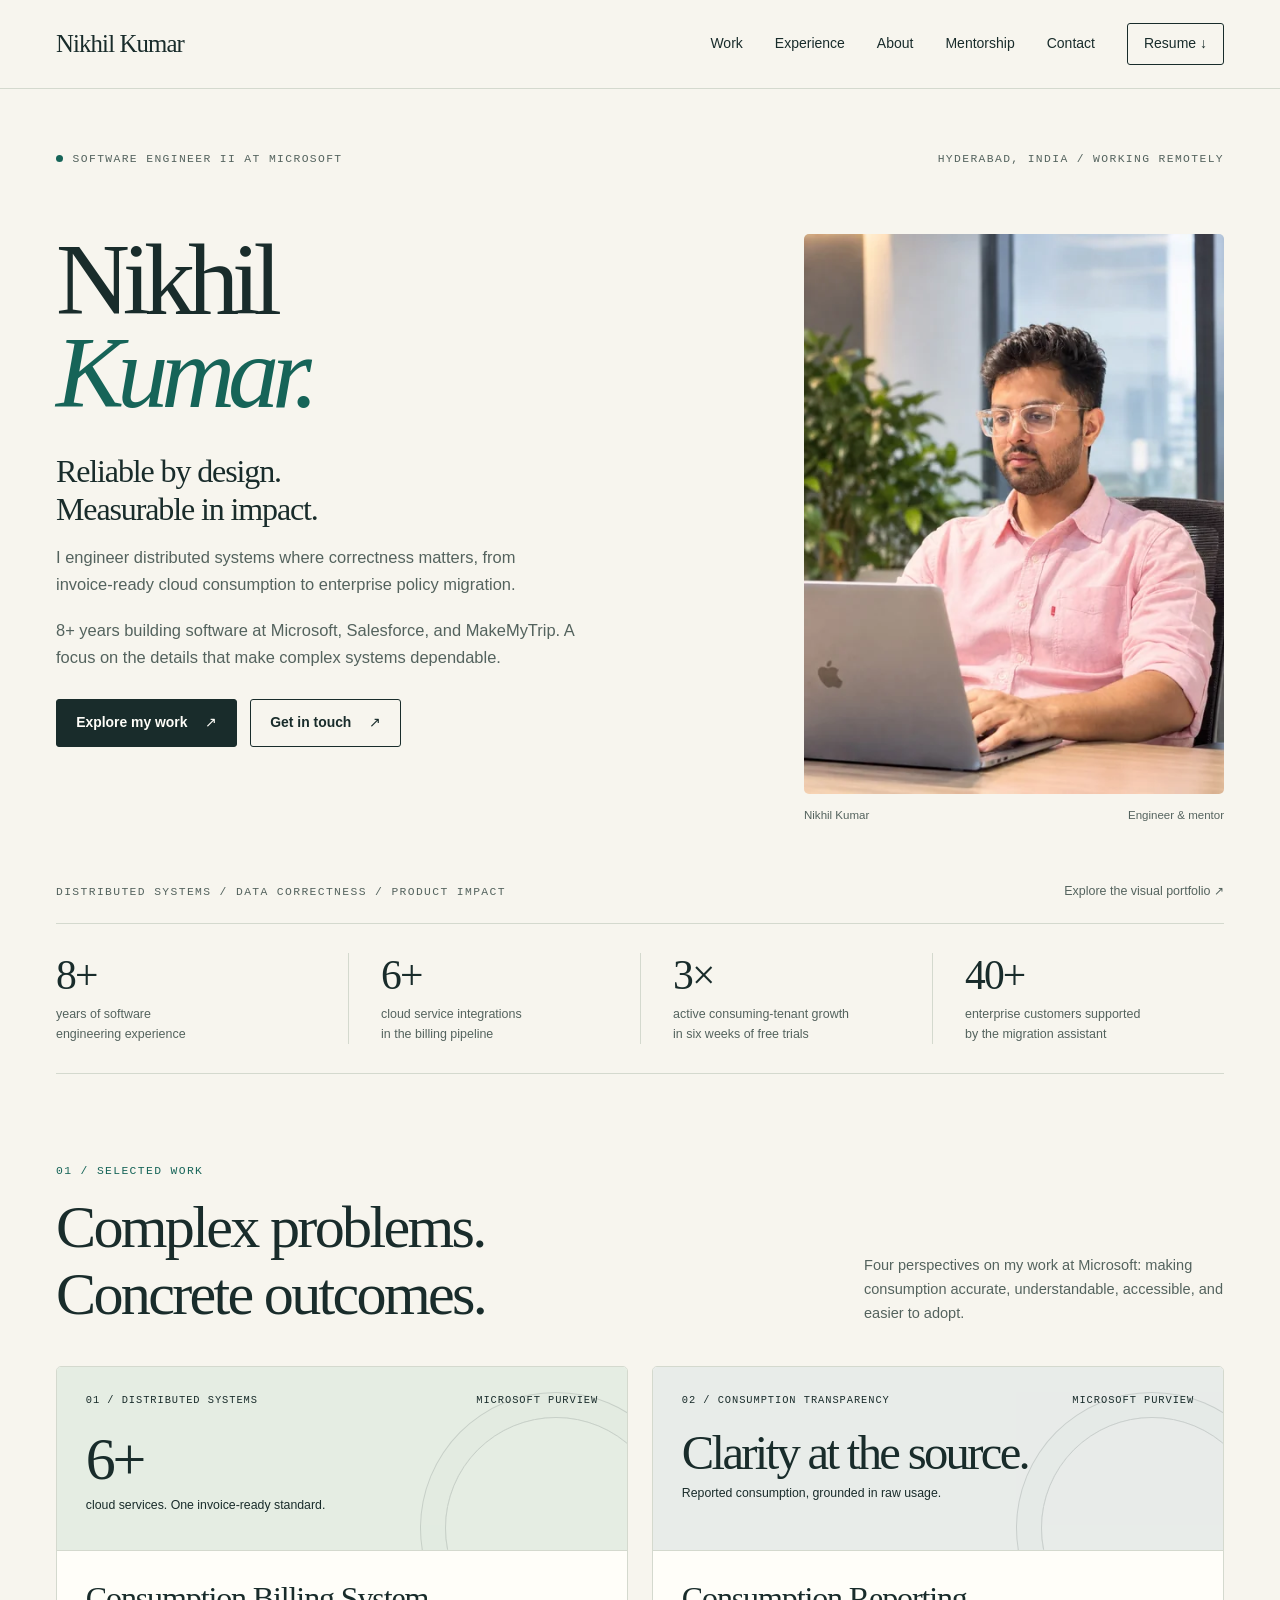
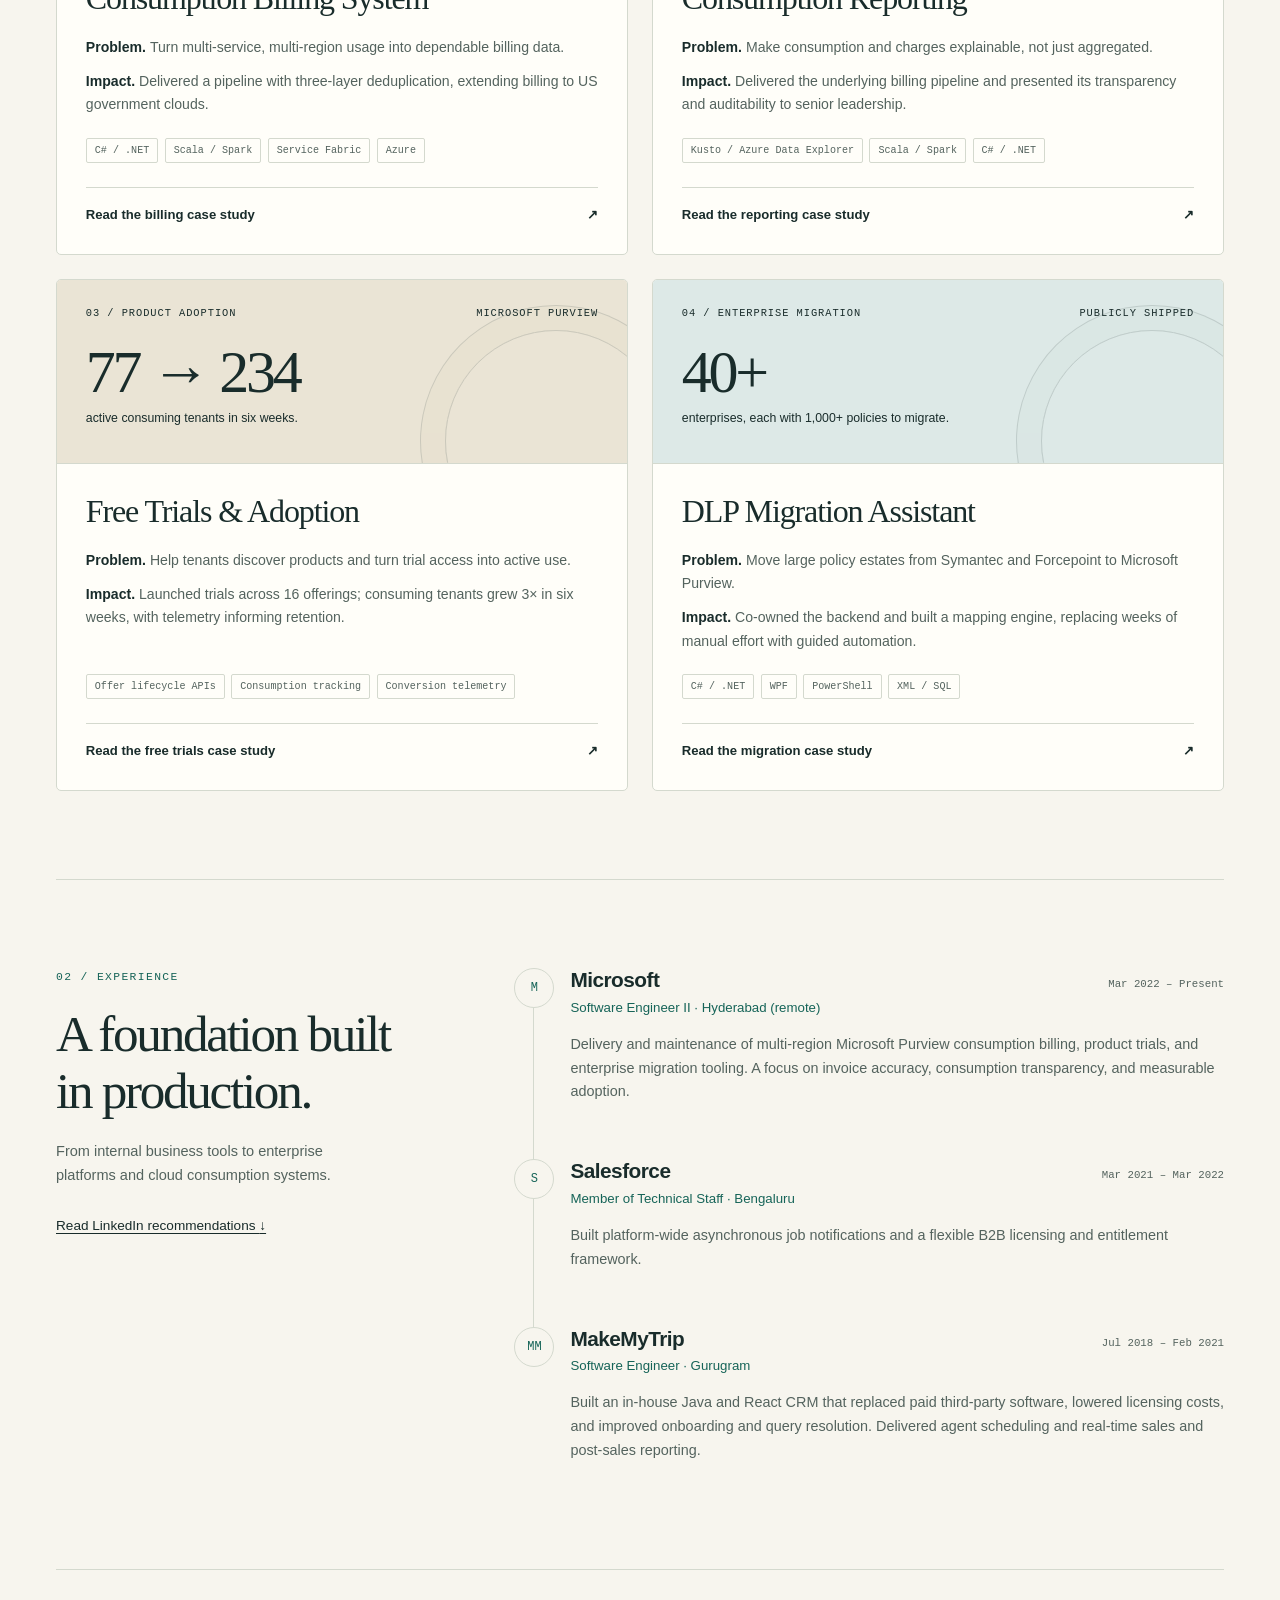
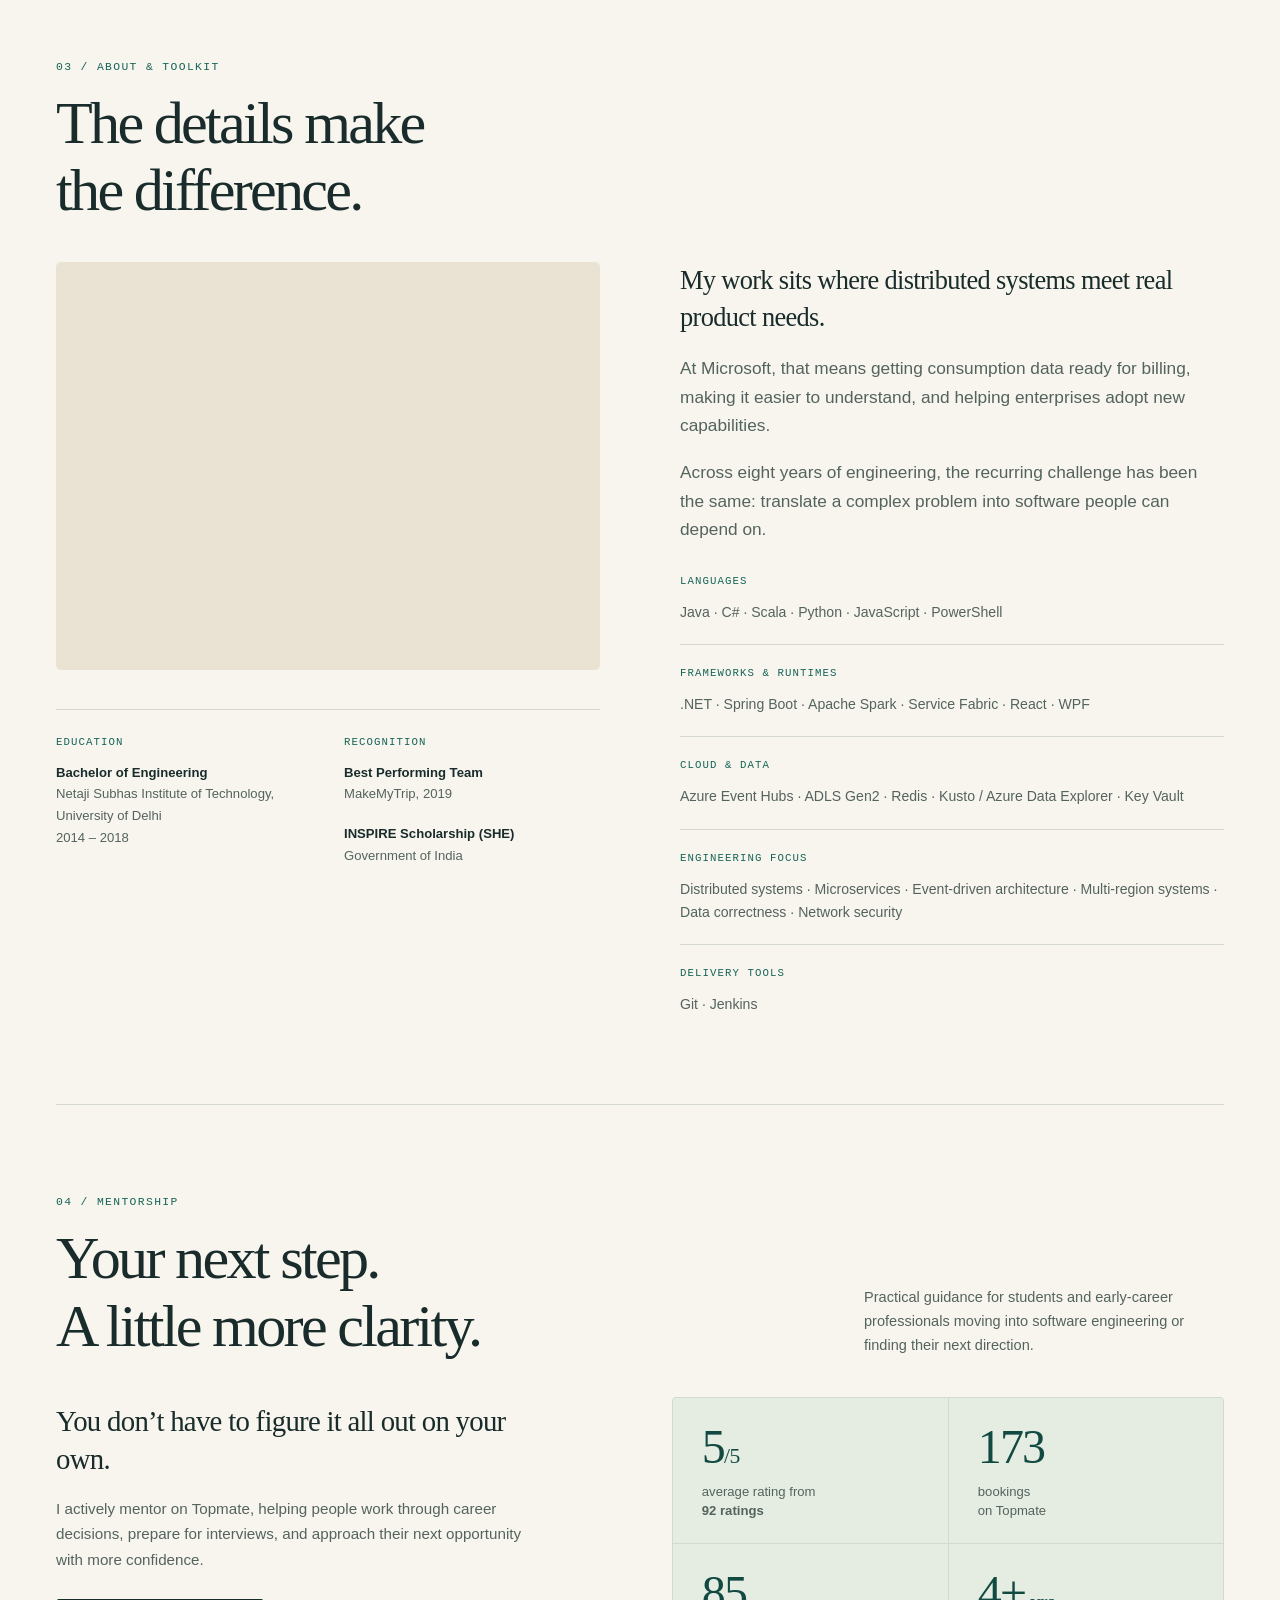
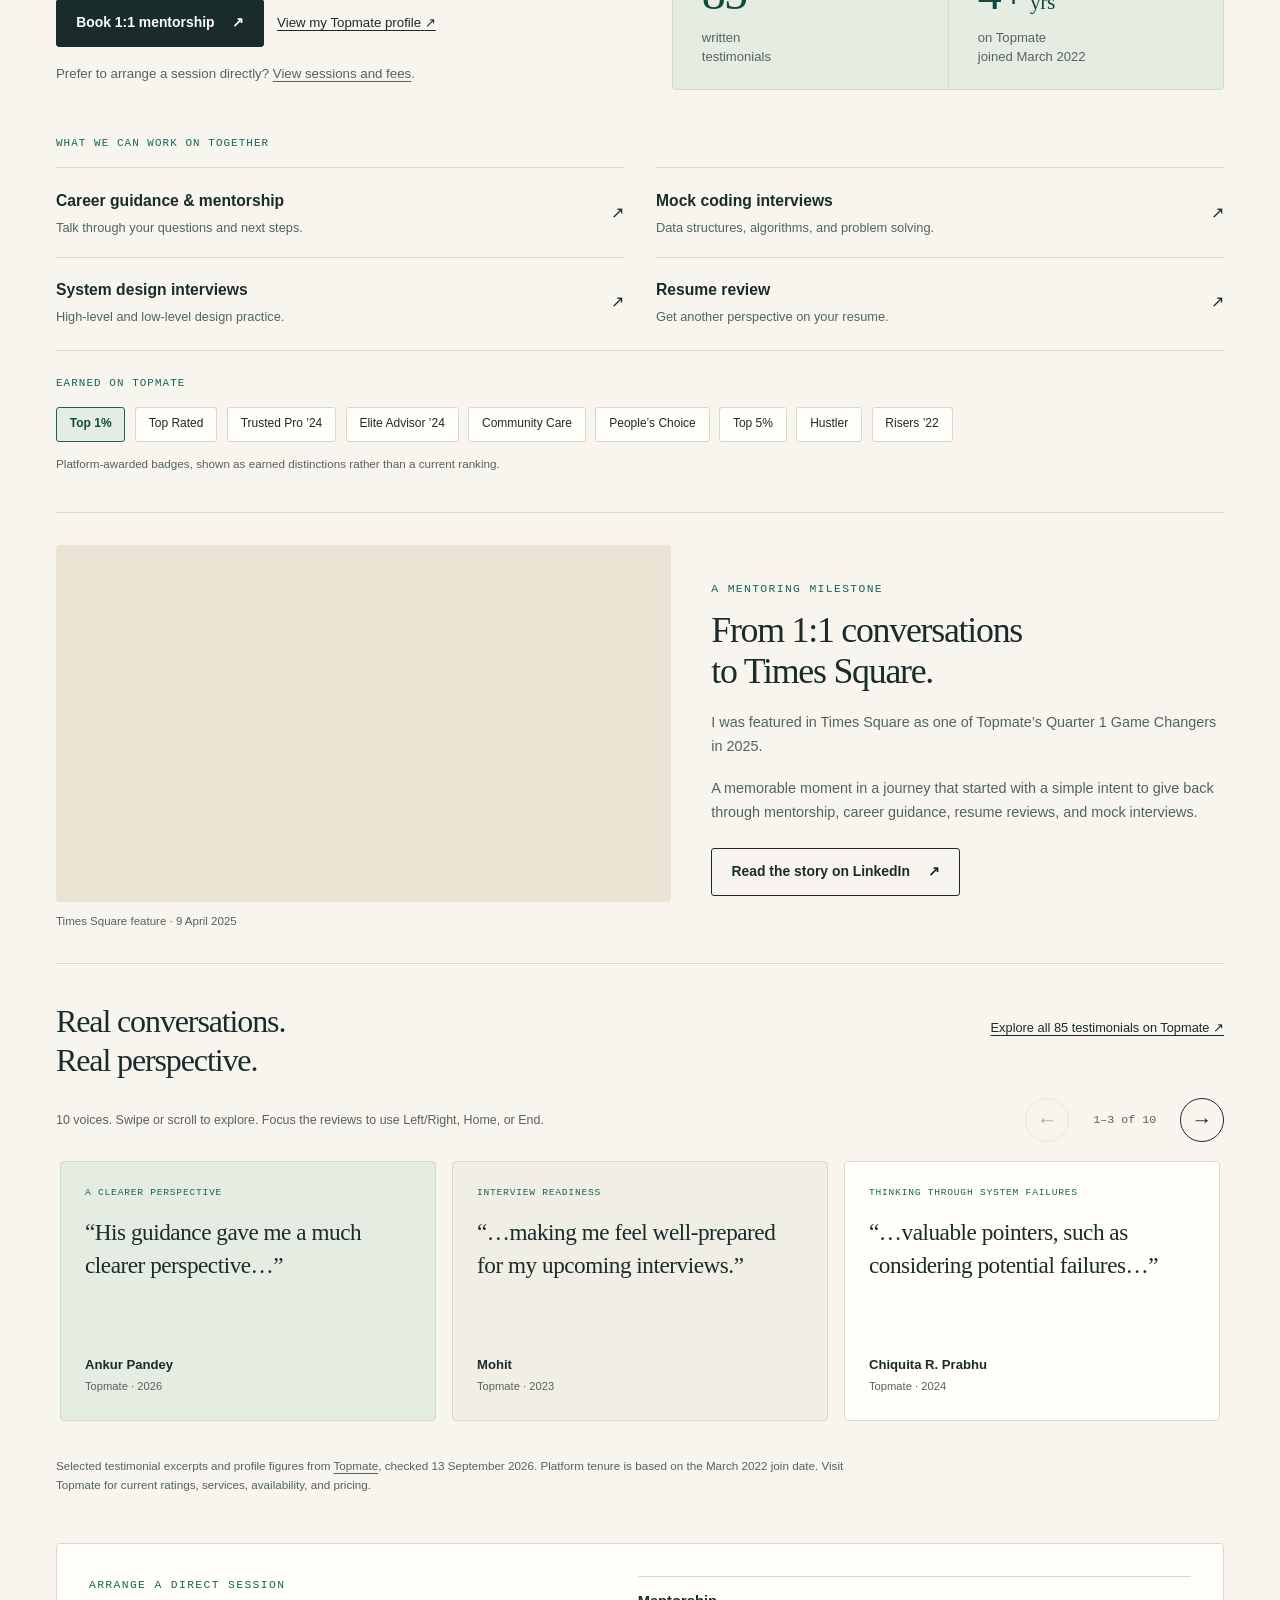
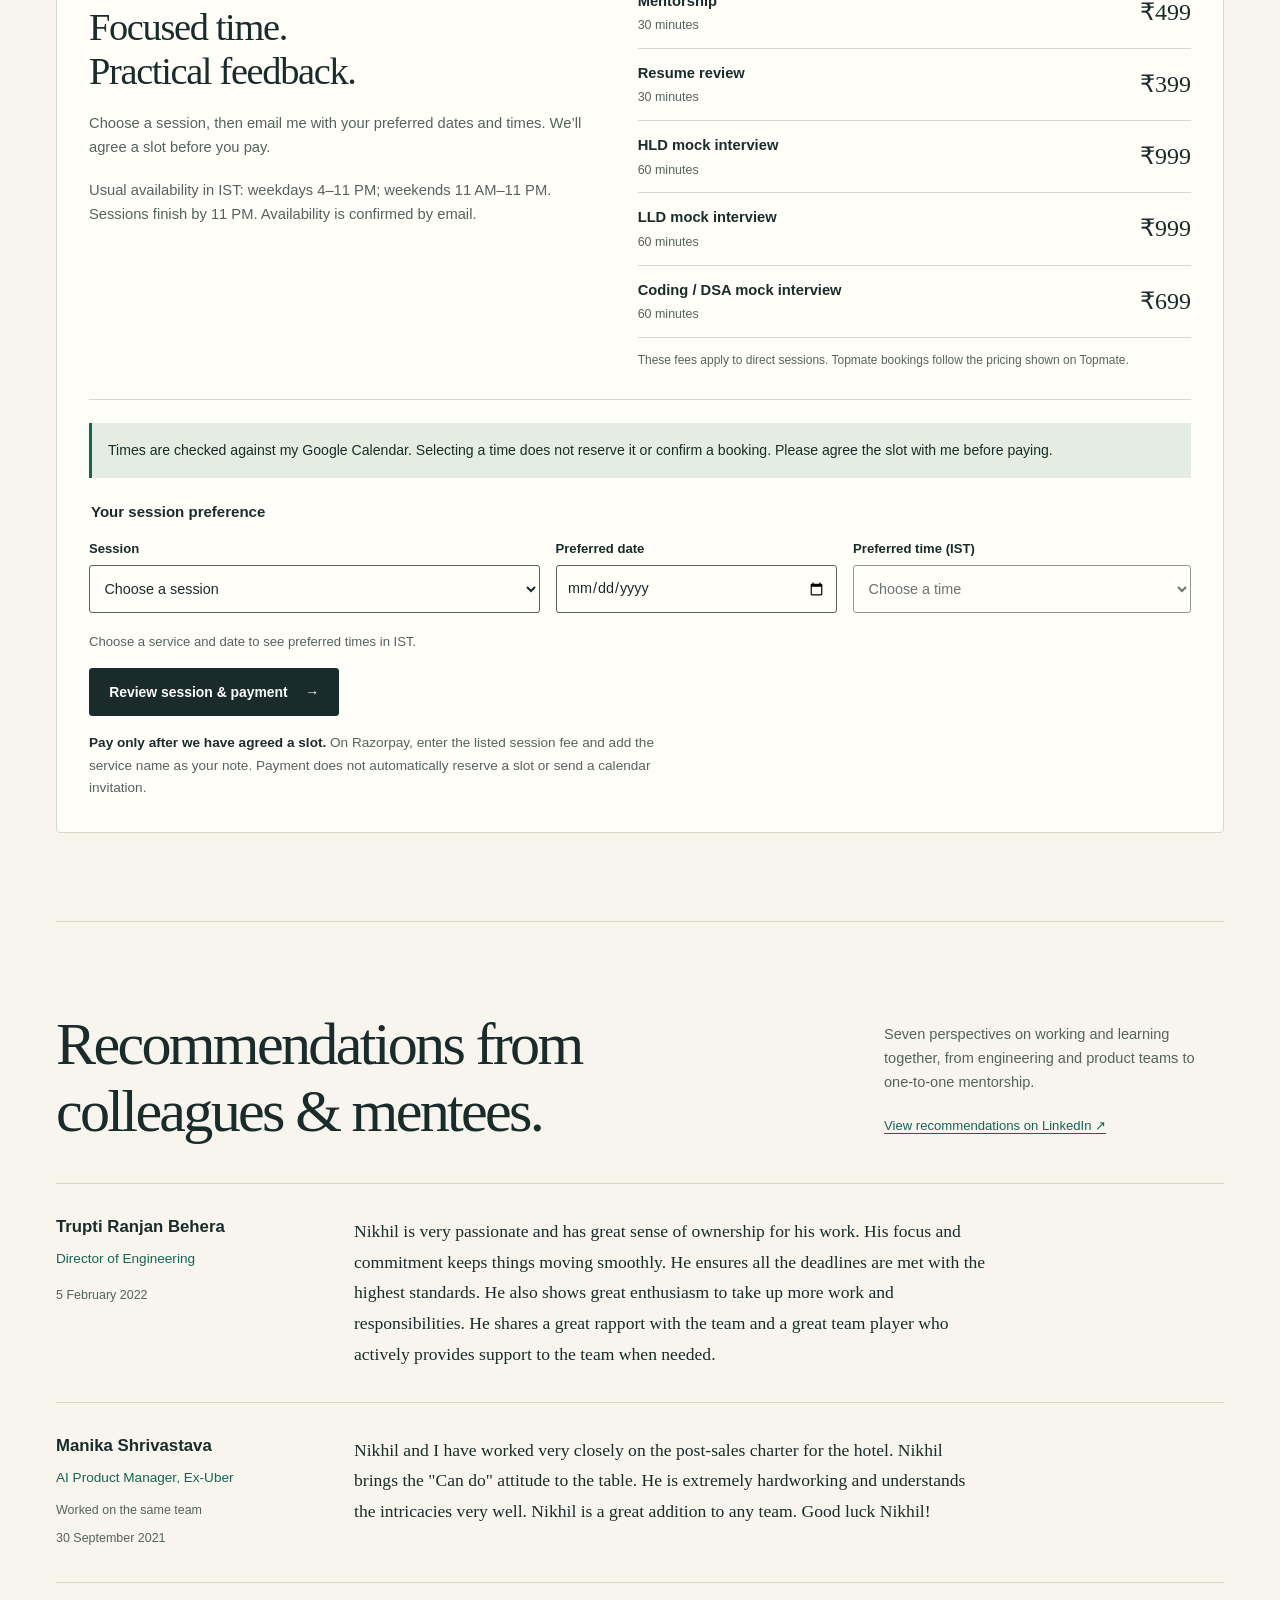
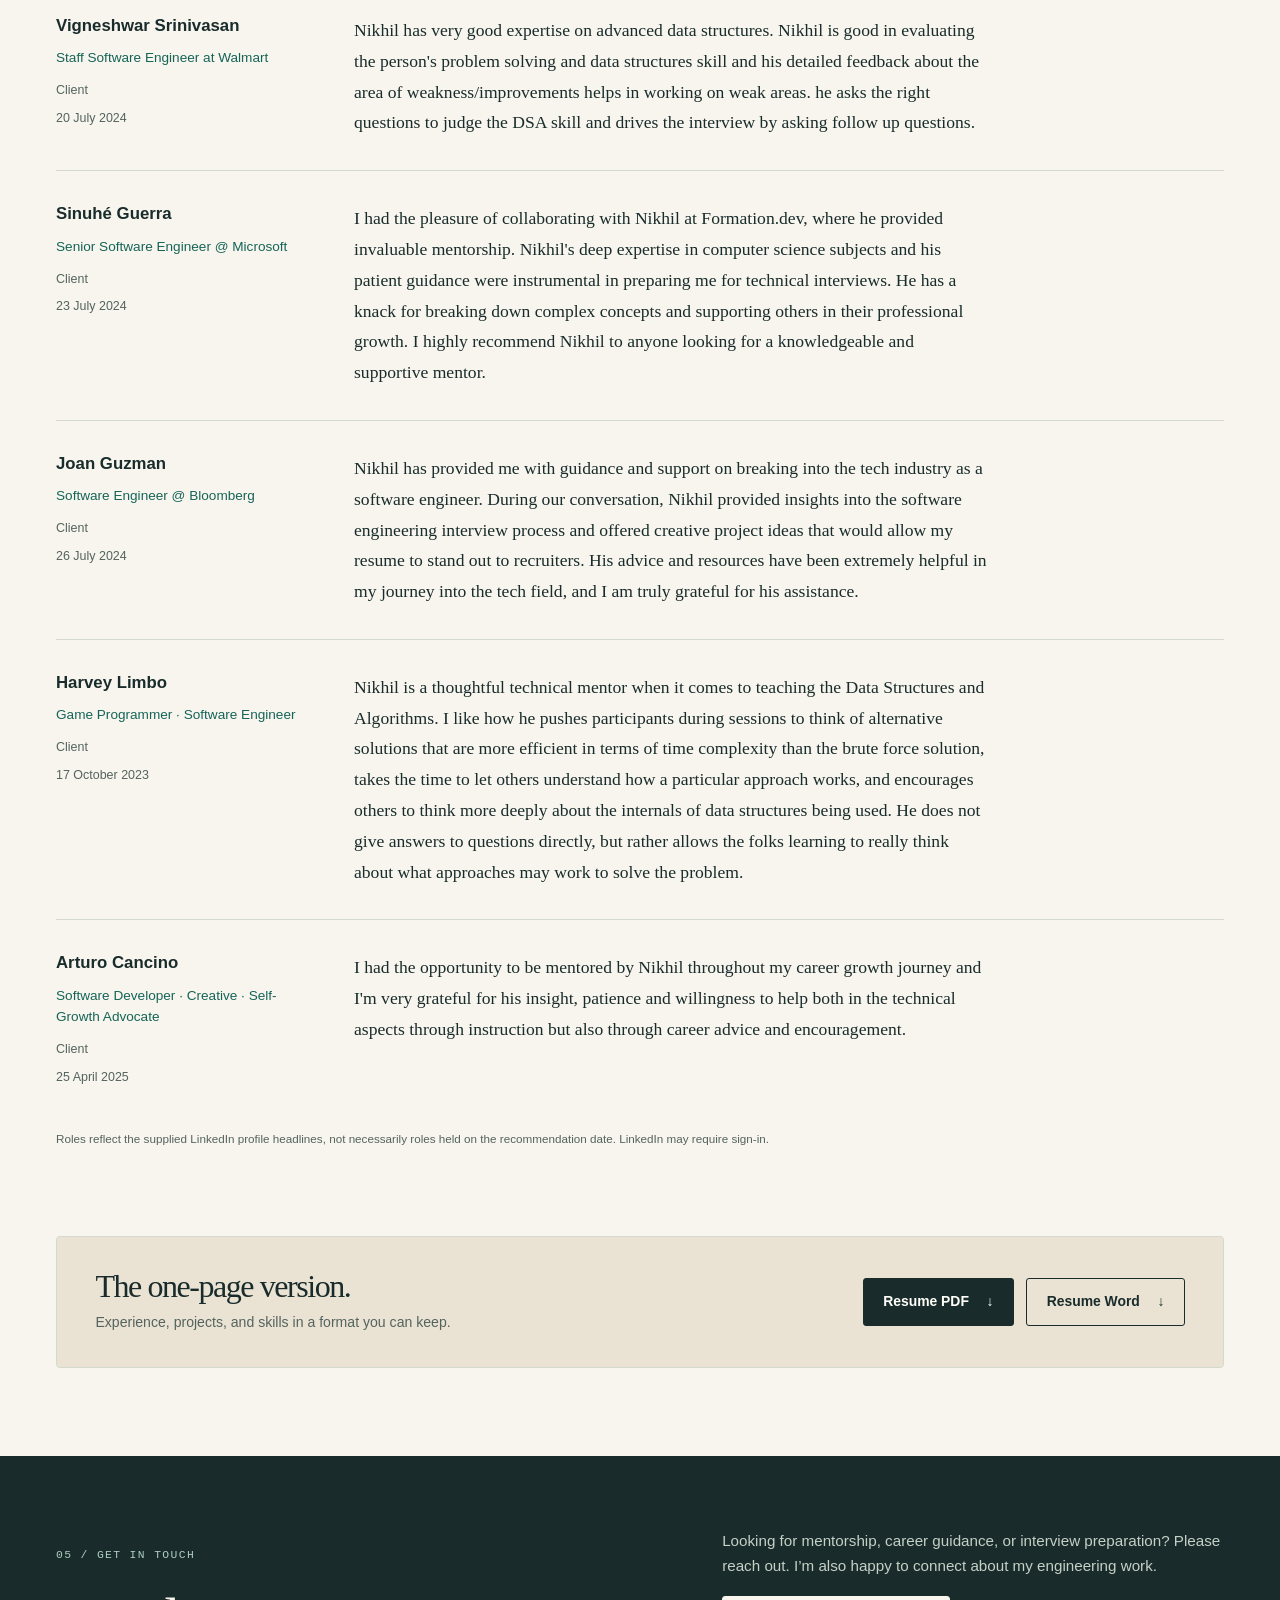
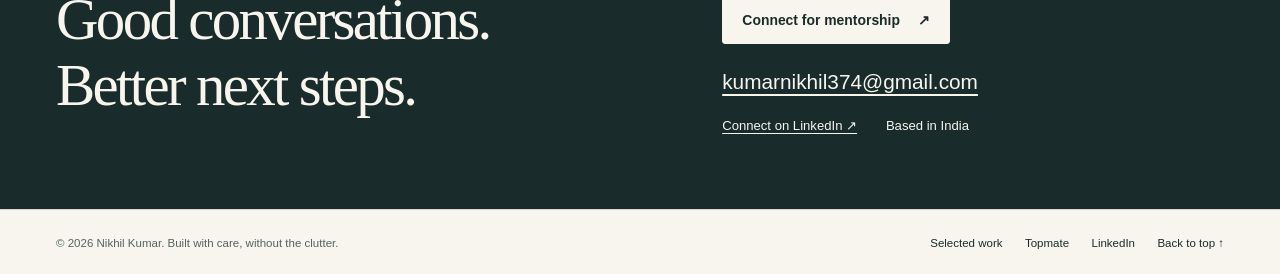
==== commit c3d07cd9: "Connect calendar availability booking flow Co-authored-by: Copilot App <223556219+Copilot@users.nore" ====
--- a/index.html
+++ b/index.html
@@ -354,7 +354,7 @@
         </div>
       </section>
       <p class="source-note mentorship-source">Selected testimonial excerpts and profile figures from <a href="https://topmate.io/nikhil_kr">Topmate</a>, checked <time datetime="2026-09-13">13 September 2026</time>. Platform tenure is based on the March 2022 join date. Visit Topmate for current ratings, services, availability, and pricing.</p>
-      <section class="direct-sessions" id="direct-sessions" aria-labelledby="direct-sessions-title">
+      <section class="direct-sessions" id="direct-sessions" aria-labelledby="direct-sessions-title" data-availability-api="https://nikhil-bookings-api-otzn3ne7rq-el.a.run.app/api/availability">
         <div class="direct-sessions-copy">
           <p class="eyebrow">Arrange a direct session</p>
           <h3 id="direct-sessions-title">Focused time.<br>Practical feedback.</h3>
@@ -382,6 +382,7 @@
                 <div><label for="booking-time">Preferred time (IST)</label><select id="booking-time" required disabled><option value="">Choose a time</option></select></div>
               </fieldset>
               <p class="booking-status" id="booking-status" role="status"></p>
+              <p class="booking-notice" data-calendar-failure hidden>The calendar service is unavailable. <a href="mailto:kumarnikhil374@gmail.com?subject=Direct%20session%20enquiry">Email to arrange a session</a>; no slot has been reserved.</p>
               <button class="button button-primary" type="submit">Review session &amp; payment <span aria-hidden="true">&#8594;</span></button>
             </form>
             <div class="booking-review" data-booking-review hidden>
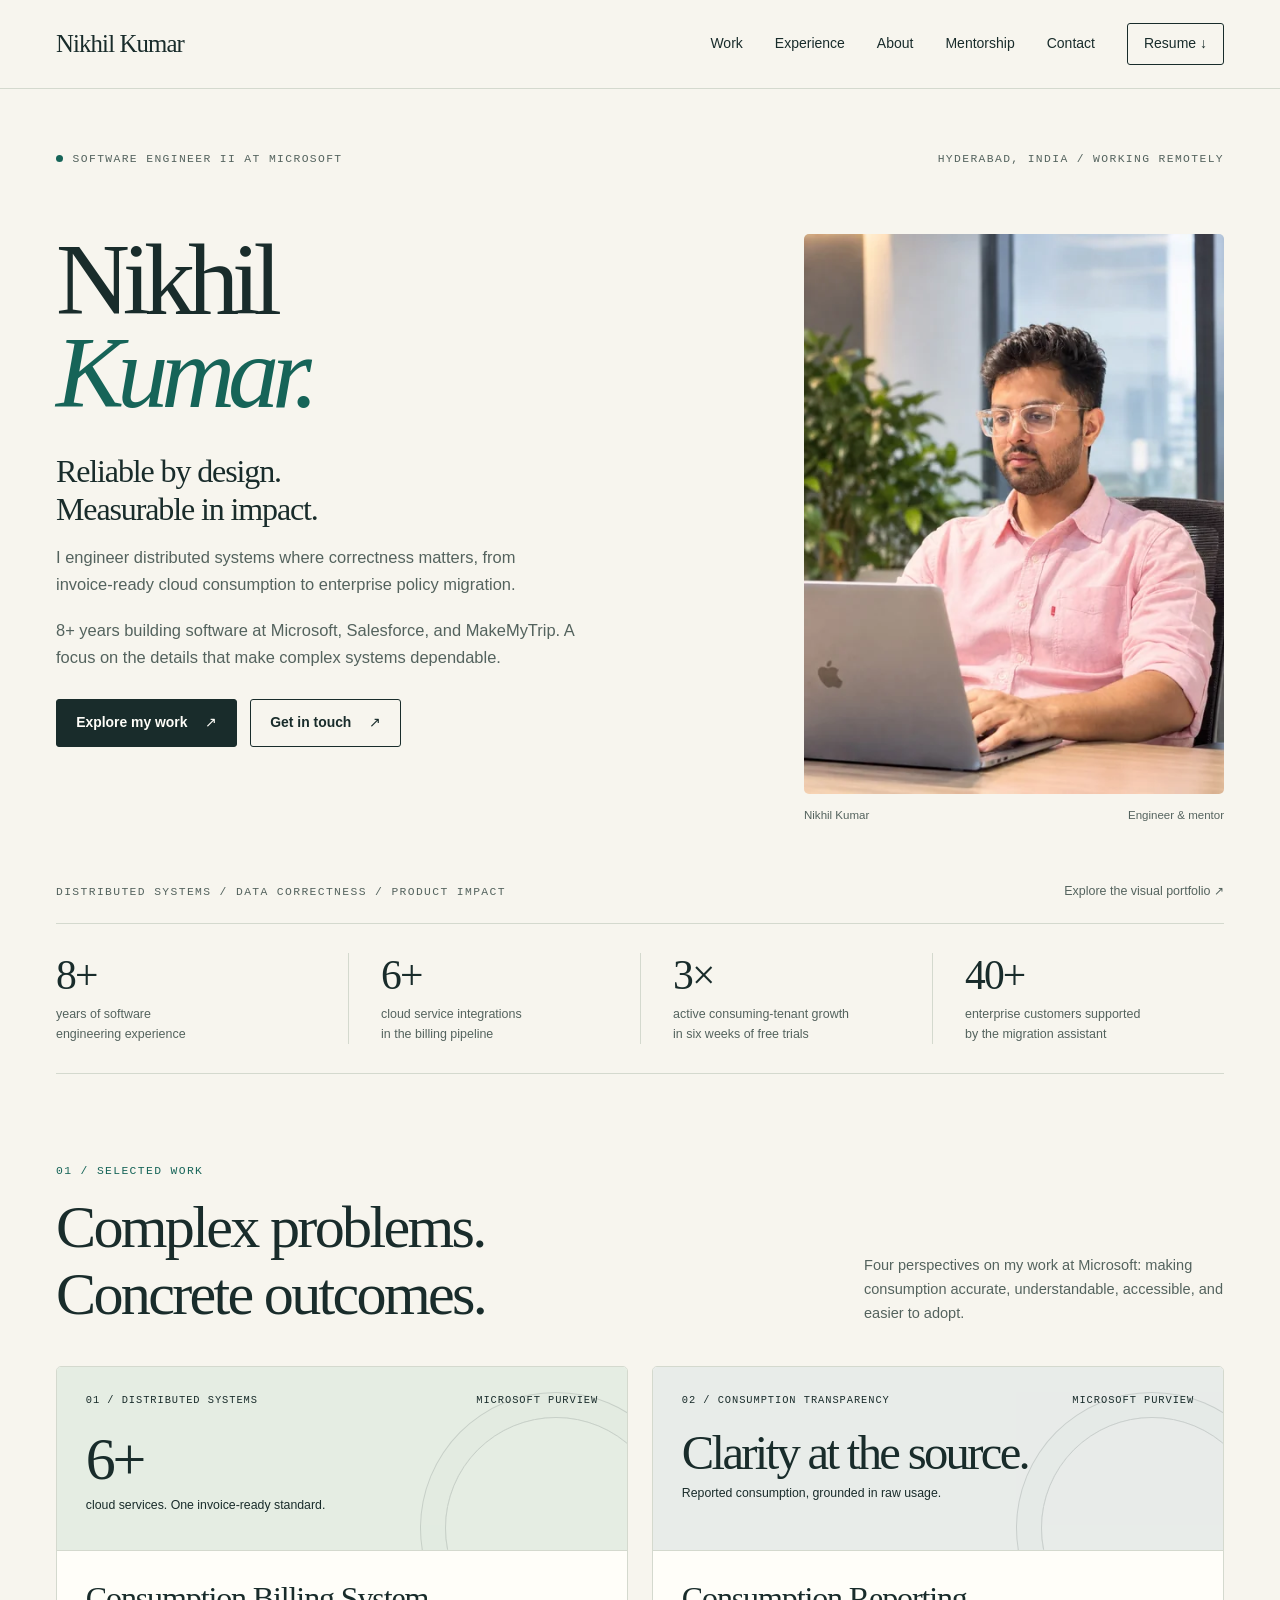
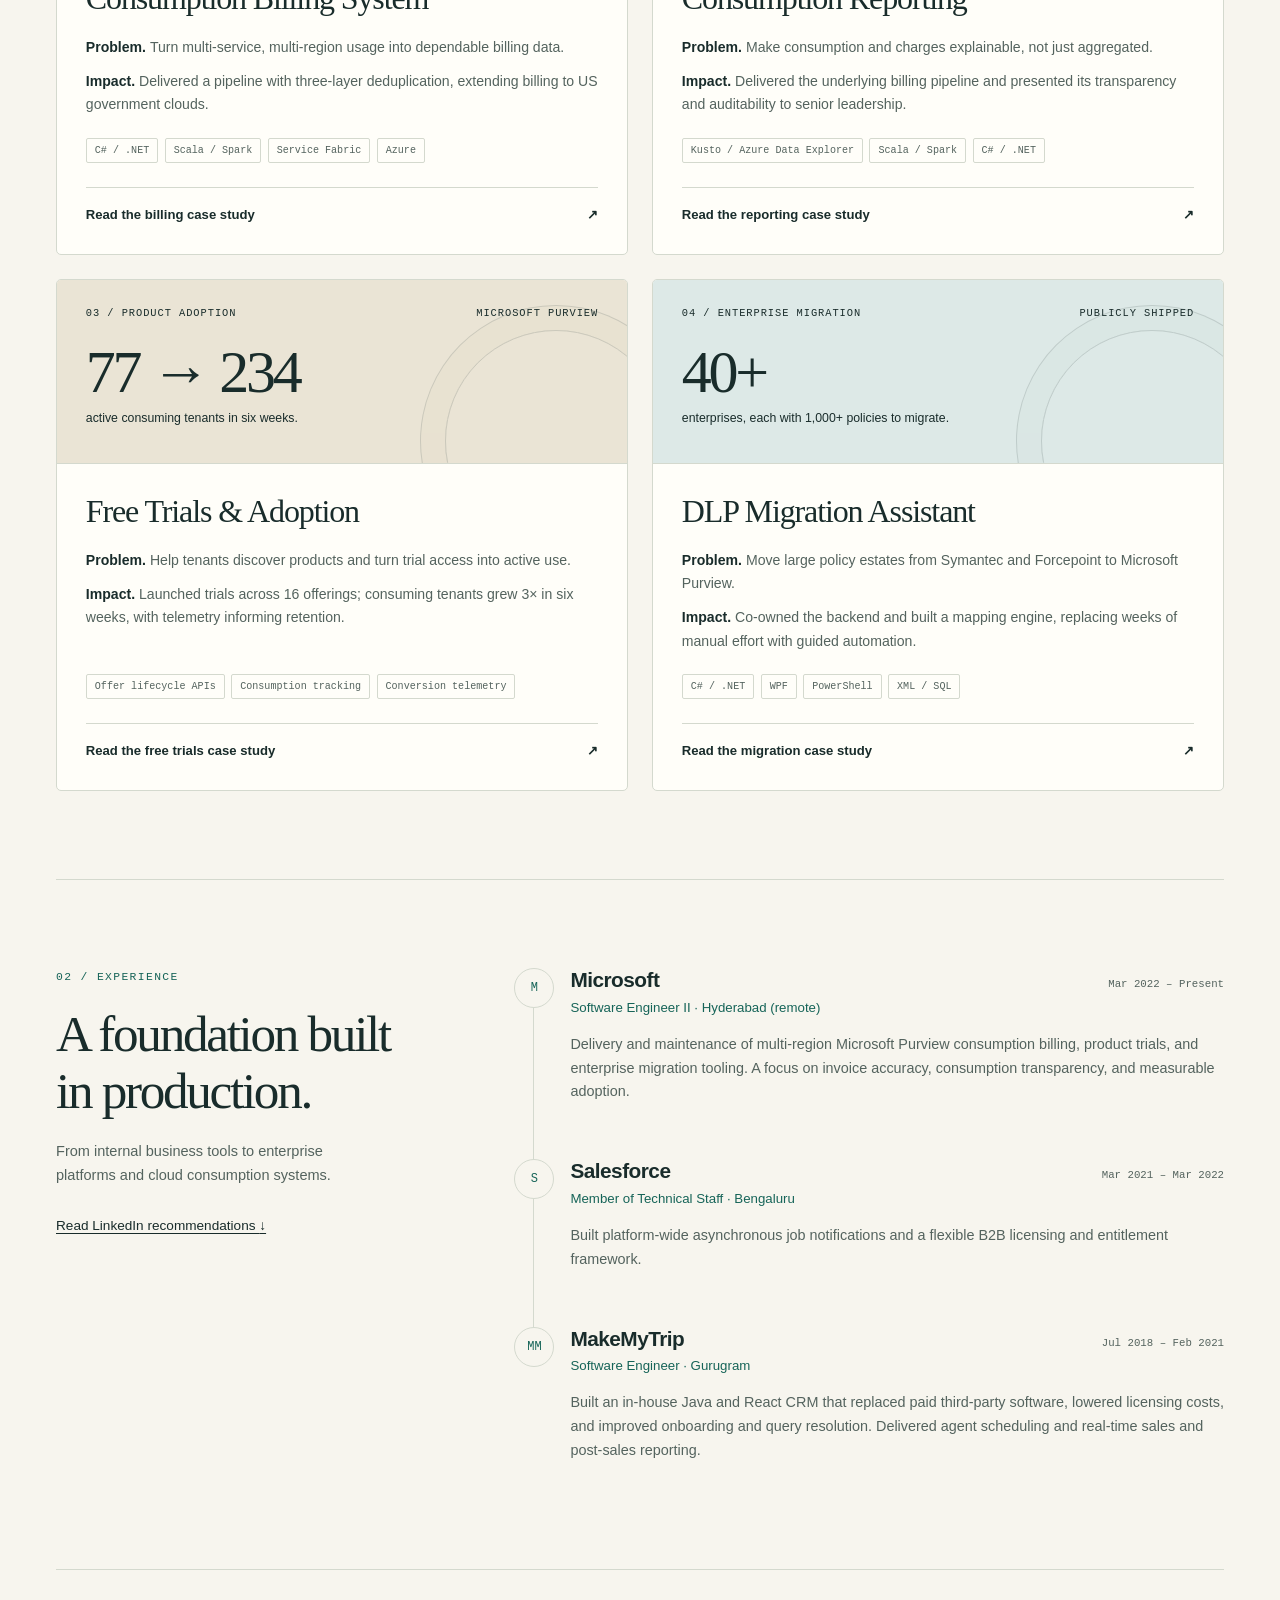
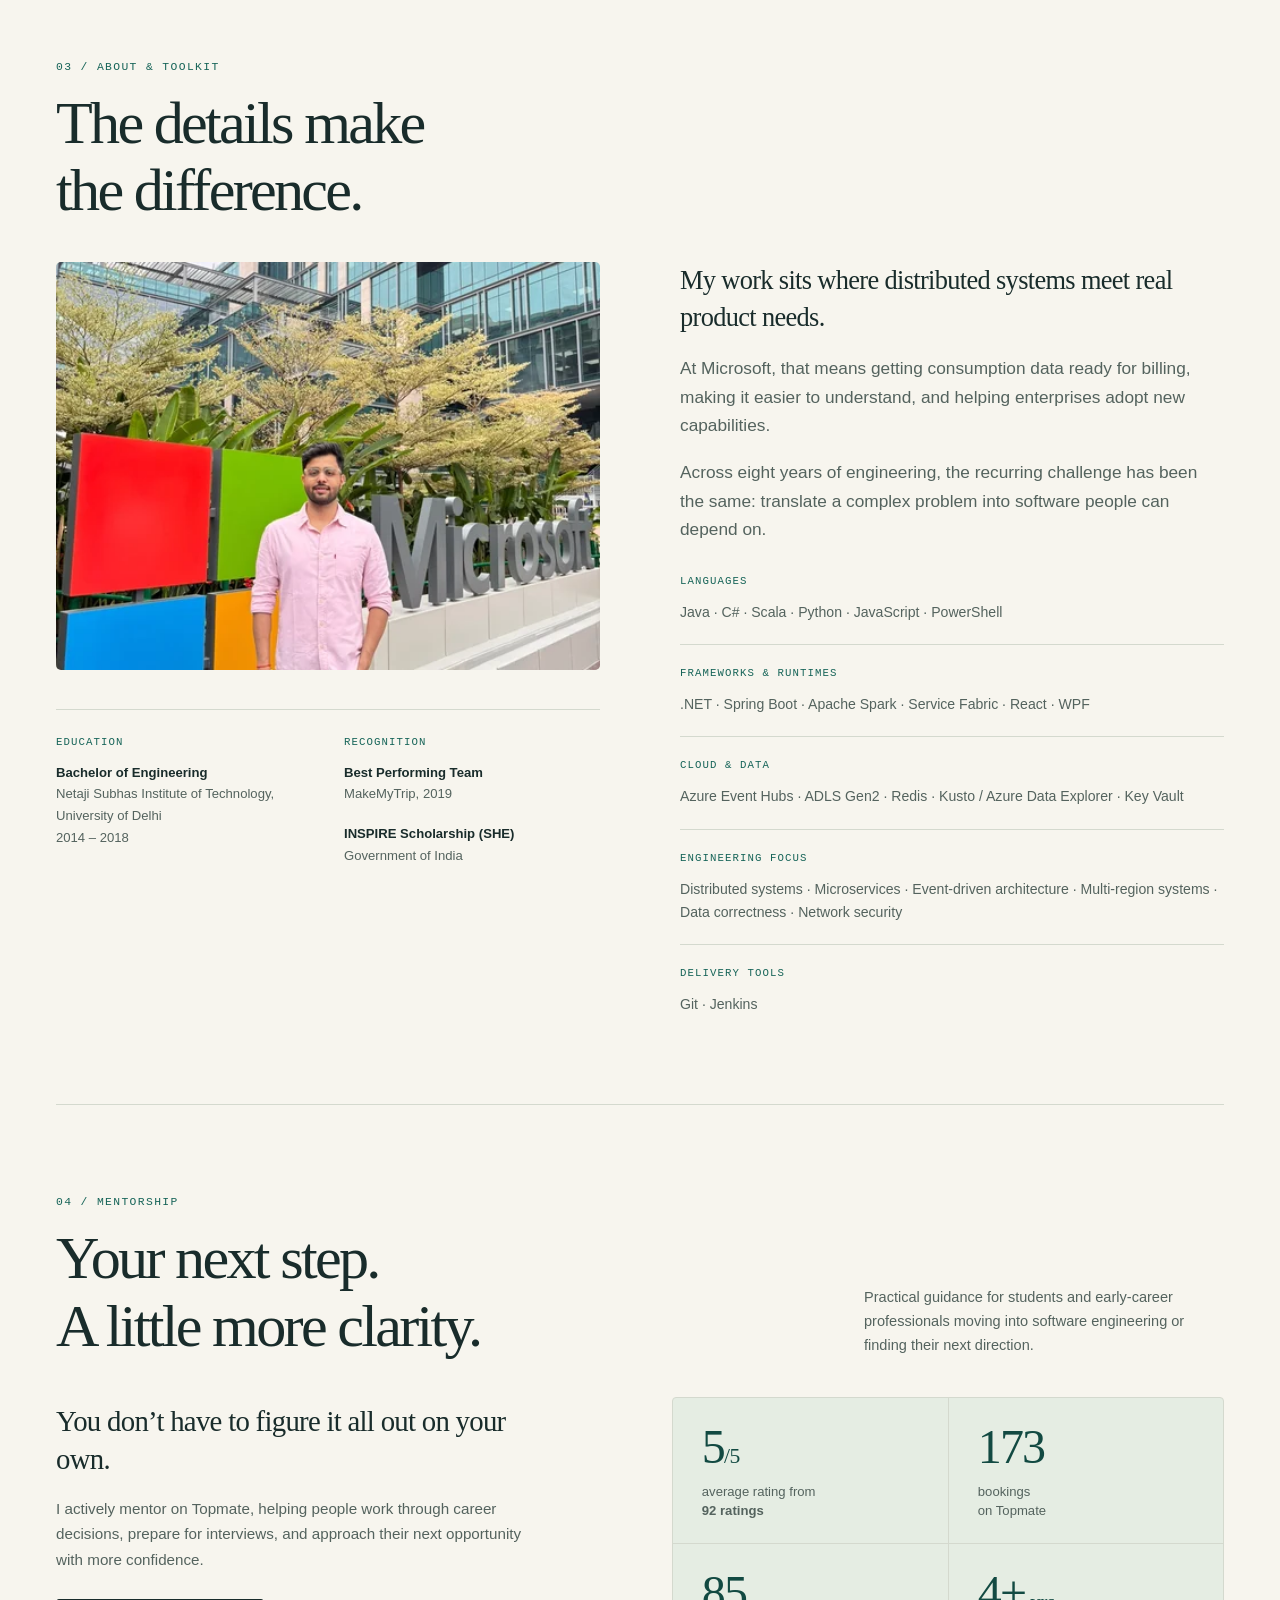
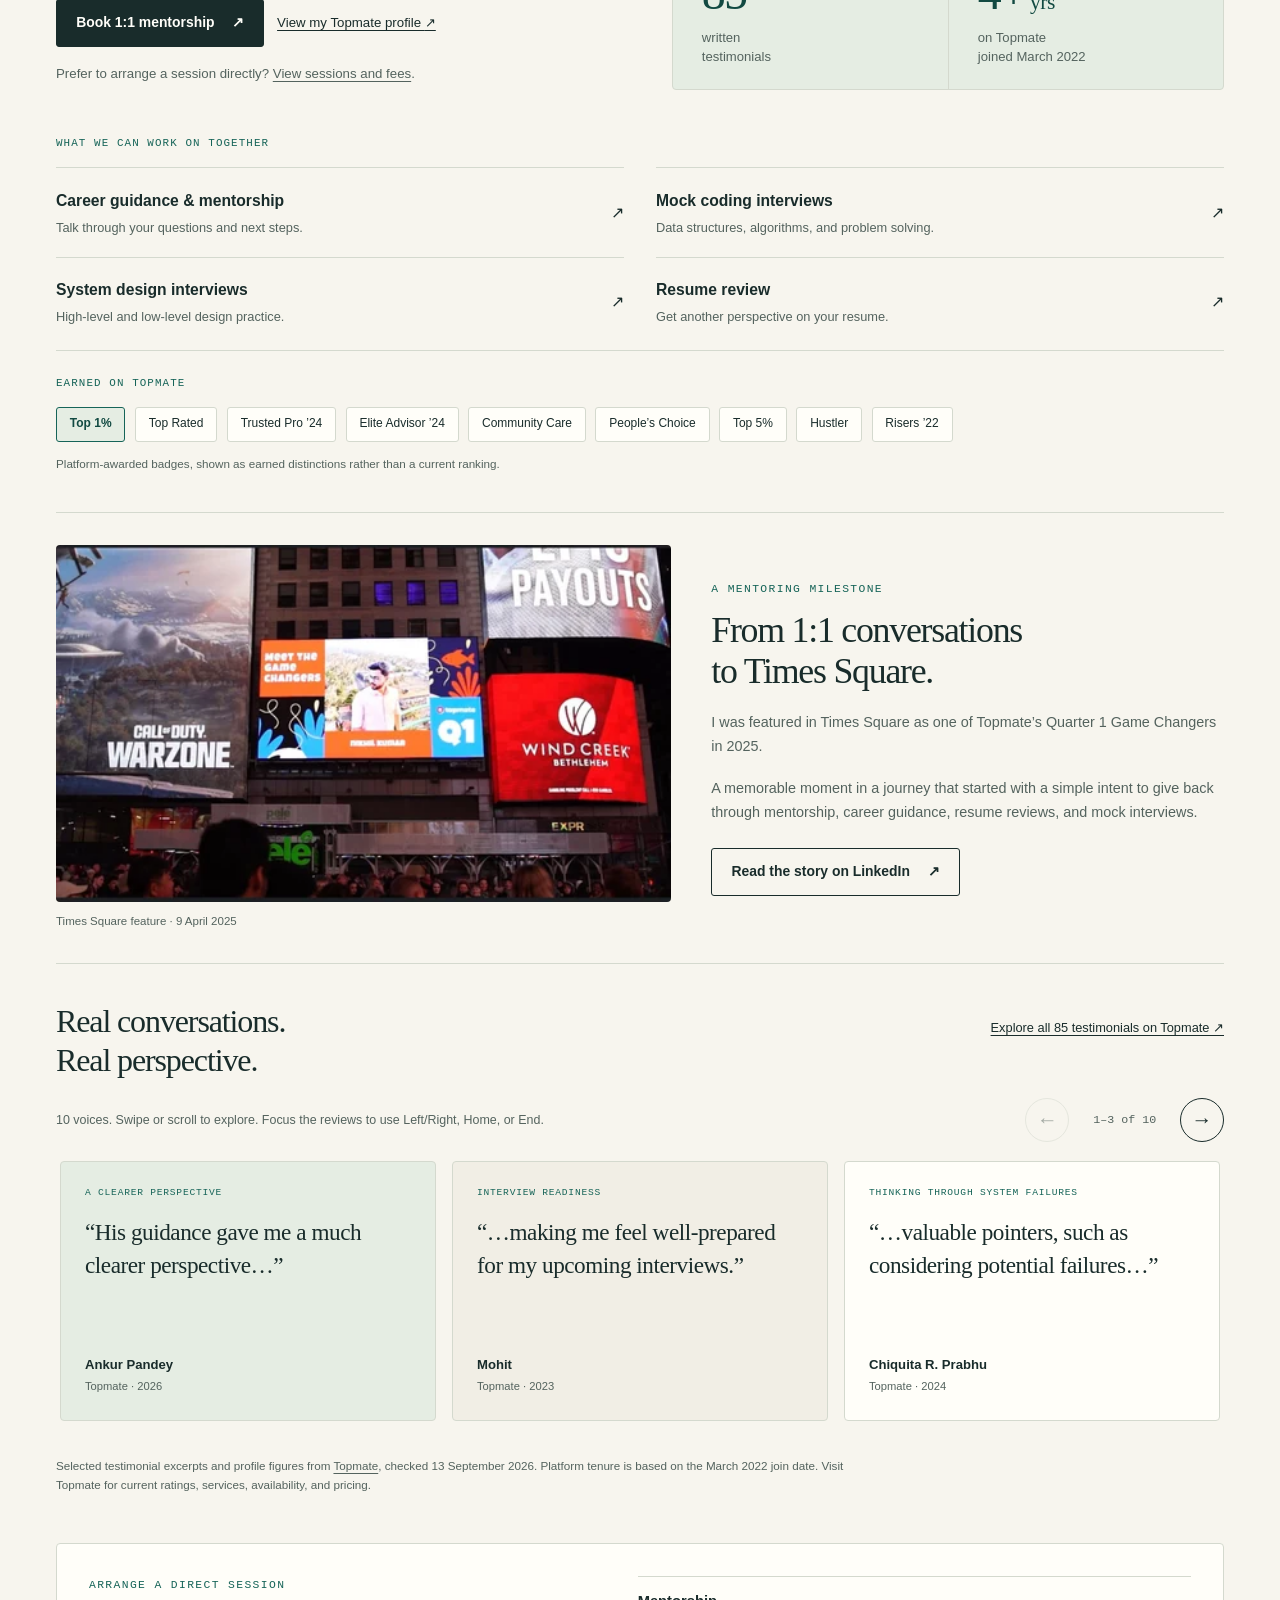
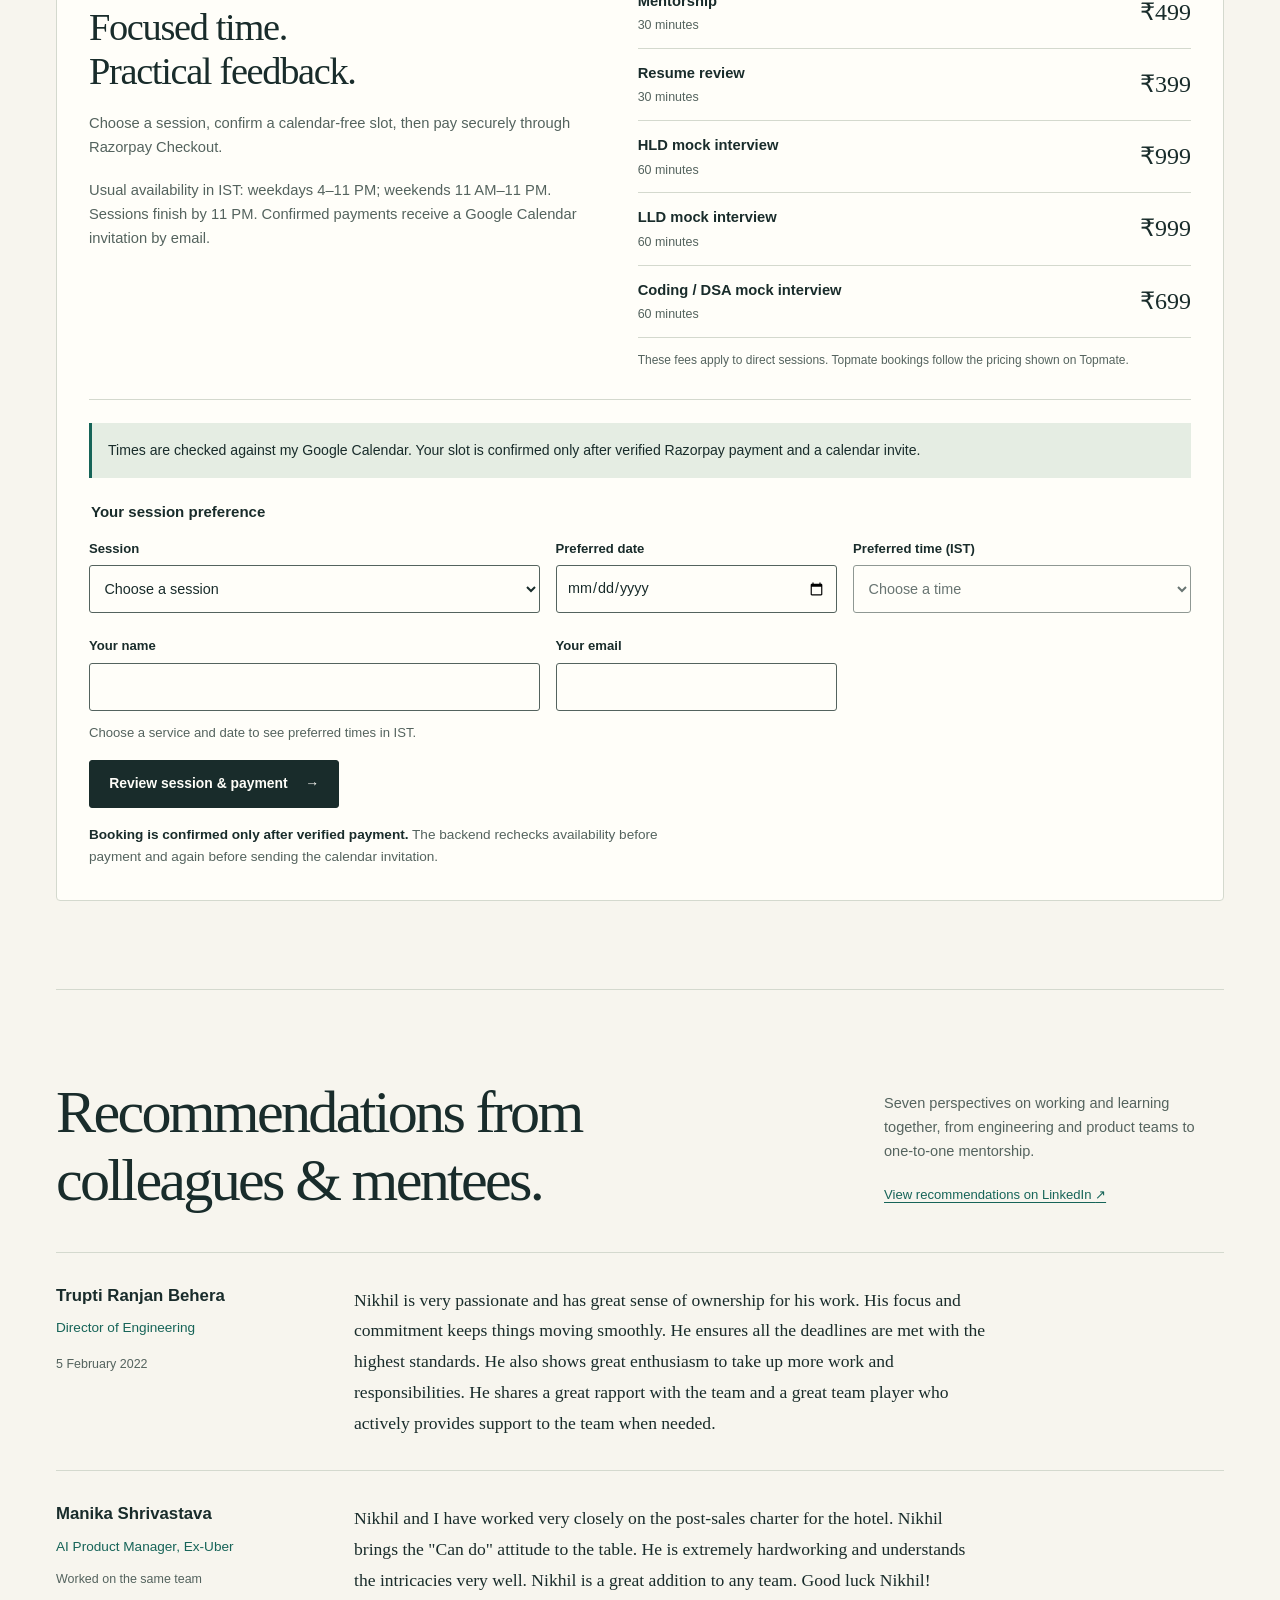
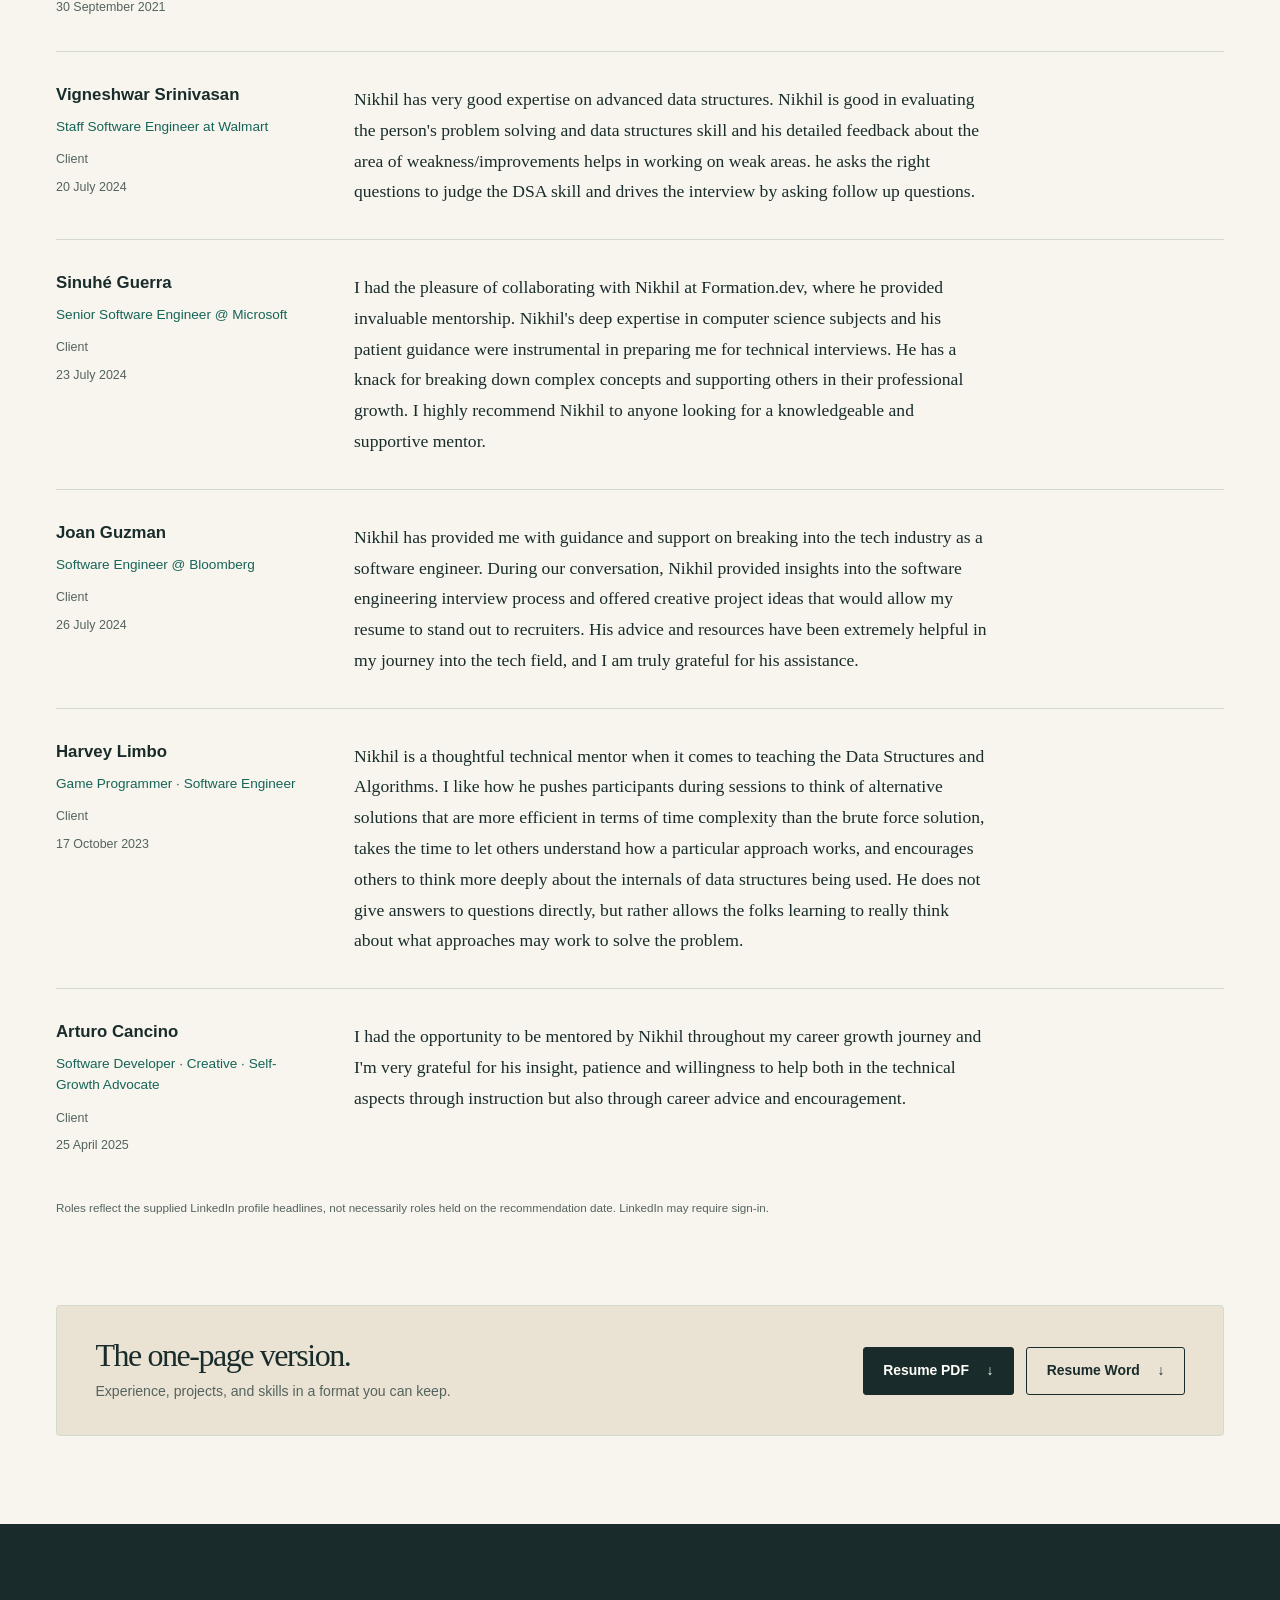
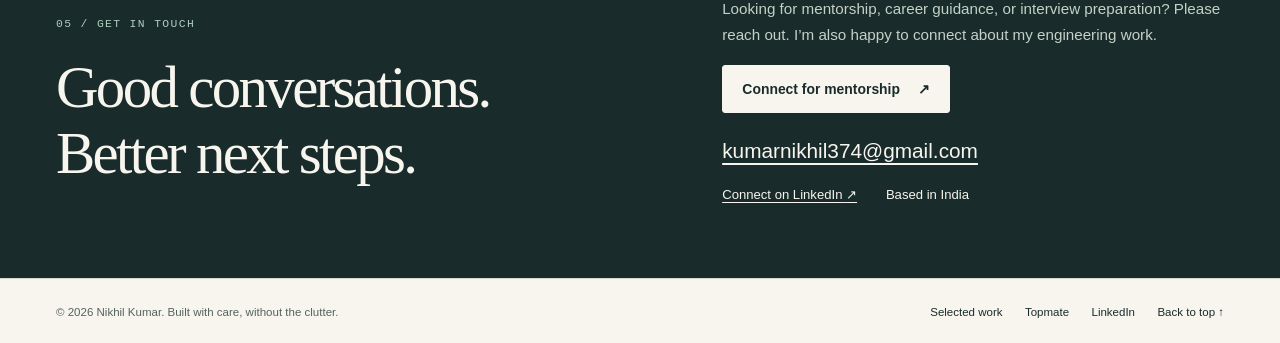
==== commit d9a727db: "Add verified booking payment confirmation Co-authored-by: Copilot App <223556219+Copilot@users.norep" ====
--- a/index.html
+++ b/index.html
@@ -354,12 +354,12 @@
         </div>
       </section>
       <p class="source-note mentorship-source">Selected testimonial excerpts and profile figures from <a href="https://topmate.io/nikhil_kr">Topmate</a>, checked <time datetime="2026-09-13">13 September 2026</time>. Platform tenure is based on the March 2022 join date. Visit Topmate for current ratings, services, availability, and pricing.</p>
-      <section class="direct-sessions" id="direct-sessions" aria-labelledby="direct-sessions-title" data-availability-api="https://nikhil-bookings-api-otzn3ne7rq-el.a.run.app/api/availability">
+      <section class="direct-sessions" id="direct-sessions" aria-labelledby="direct-sessions-title" data-availability-api="https://nikhil-bookings-api-otzn3ne7rq-el.a.run.app/api/availability" data-booking-api="https://nikhil-bookings-api-otzn3ne7rq-el.a.run.app">
         <div class="direct-sessions-copy">
           <p class="eyebrow">Arrange a direct session</p>
           <h3 id="direct-sessions-title">Focused time.<br>Practical feedback.</h3>
-          <p>Choose a session, then email me with your preferred dates and times. We&rsquo;ll agree a slot before you pay.</p>
-          <p class="direct-availability">Usual availability in IST: weekdays 4&ndash;11 PM; weekends 11 AM&ndash;11 PM. Sessions finish by 11 PM. Availability is confirmed by email.</p>
+          <p>Choose a session, confirm a calendar-free slot, then pay securely through Razorpay Checkout.</p>
+          <p class="direct-availability">Usual availability in IST: weekdays 4&ndash;11 PM; weekends 11 AM&ndash;11 PM. Sessions finish by 11 PM. Confirmed payments receive a Google Calendar invitation by email.</p>
         </div>
         <div>
           <dl class="direct-session-prices" aria-label="Direct session prices in Indian rupees">
@@ -380,6 +380,8 @@
                 <div><label for="booking-service">Session</label><select id="booking-service" required aria-describedby="booking-service-details"><option value="">Choose a session</option></select><p class="booking-service-details" id="booking-service-details" role="status"></p></div>
                 <div><label for="booking-date">Preferred date</label><input id="booking-date" type="date" required></div>
                 <div><label for="booking-time">Preferred time (IST)</label><select id="booking-time" required disabled><option value="">Choose a time</option></select></div>
+                <div data-customer-field hidden><label for="booking-name">Your name</label><input id="booking-name" name="name" autocomplete="name" maxlength="80"></div>
+                <div data-customer-field hidden><label for="booking-email">Your email</label><input id="booking-email" name="email" type="email" autocomplete="email" maxlength="120"></div>
               </fieldset>
               <p class="booking-status" id="booking-status" role="status"></p>
               <p class="booking-notice" data-calendar-failure hidden>The calendar service is unavailable. <a href="mailto:kumarnikhil374@gmail.com?subject=Direct%20session%20enquiry">Email to arrange a session</a>; no slot has been reserved.</p>
@@ -392,15 +394,15 @@
                 <div><dt>Preferred time</dt><dd data-review-date></dd></div>
                 <div><dt>Session fee</dt><dd data-review-price></dd></div>
               </dl>
-              <label for="booking-note">Suggested Razorpay note &mdash; copy and paste on the payment page</label>
+              <label for="booking-note">Booking note</label>
               <textarea id="booking-note" rows="3" readonly></textarea>
               <button class="button button-secondary" type="button" data-copy-booking-note>Copy payment note</button>
               <p class="booking-status" id="booking-copy-status" role="status"></p>
               <div class="actions">
                 <a class="button button-secondary" href="mailto:kumarnikhil374@gmail.com?subject=Direct%20session%20enquiry" data-booking-email>Email this session request <span aria-hidden="true">&#8599;</span></a>
-                <a class="button button-primary" href="https://razorpay.me/@nikhilkumar7447" target="_blank" rel="noopener noreferrer" aria-describedby="direct-payment-note booking-transfer-note" data-booking-pay>Open Razorpay <span aria-hidden="true">&#8599;</span><span class="sr-only"> (opens a new tab)</span></a>
+                <button class="button button-primary" type="button" aria-describedby="direct-payment-note booking-transfer-note" data-booking-pay>Pay with Razorpay <span aria-hidden="true">&#8594;</span></button>
               </div>
-              <p class="booking-transfer-note" id="booking-transfer-note">Your selection is not sent to Razorpay automatically. Enter the session fee and paste the note there. This page does not receive payment confirmation.</p>
+              <p class="booking-transfer-note" id="booking-transfer-note">Payment opens Razorpay Checkout. After a verified captured payment, a Google Calendar invitation is sent to the email above. If confirmation cannot be completed automatically, the paid booking is flagged for manual resolution.</p>
             </div>
           </div>
           <div data-booking-fallback>
@@ -410,7 +412,7 @@
               <a class="button button-secondary" href="https://razorpay.me/@nikhilkumar7447" aria-describedby="direct-payment-note">2. Pay on Razorpay <span aria-hidden="true">&#8599;</span></a>
             </div>
           </div>
-          <p class="direct-payment-note" id="direct-payment-note"><strong>Pay only after we have agreed a slot.</strong> On Razorpay, enter the listed session fee and add the service name as your note. Payment does not automatically reserve a slot or send a calendar invitation.</p>
+          <p class="direct-payment-note" id="direct-payment-note"><strong>Booking is confirmed only after verified payment.</strong> The backend rechecks availability before payment and again before sending the calendar invitation.</p>
         </div>
       </section>
     </section>
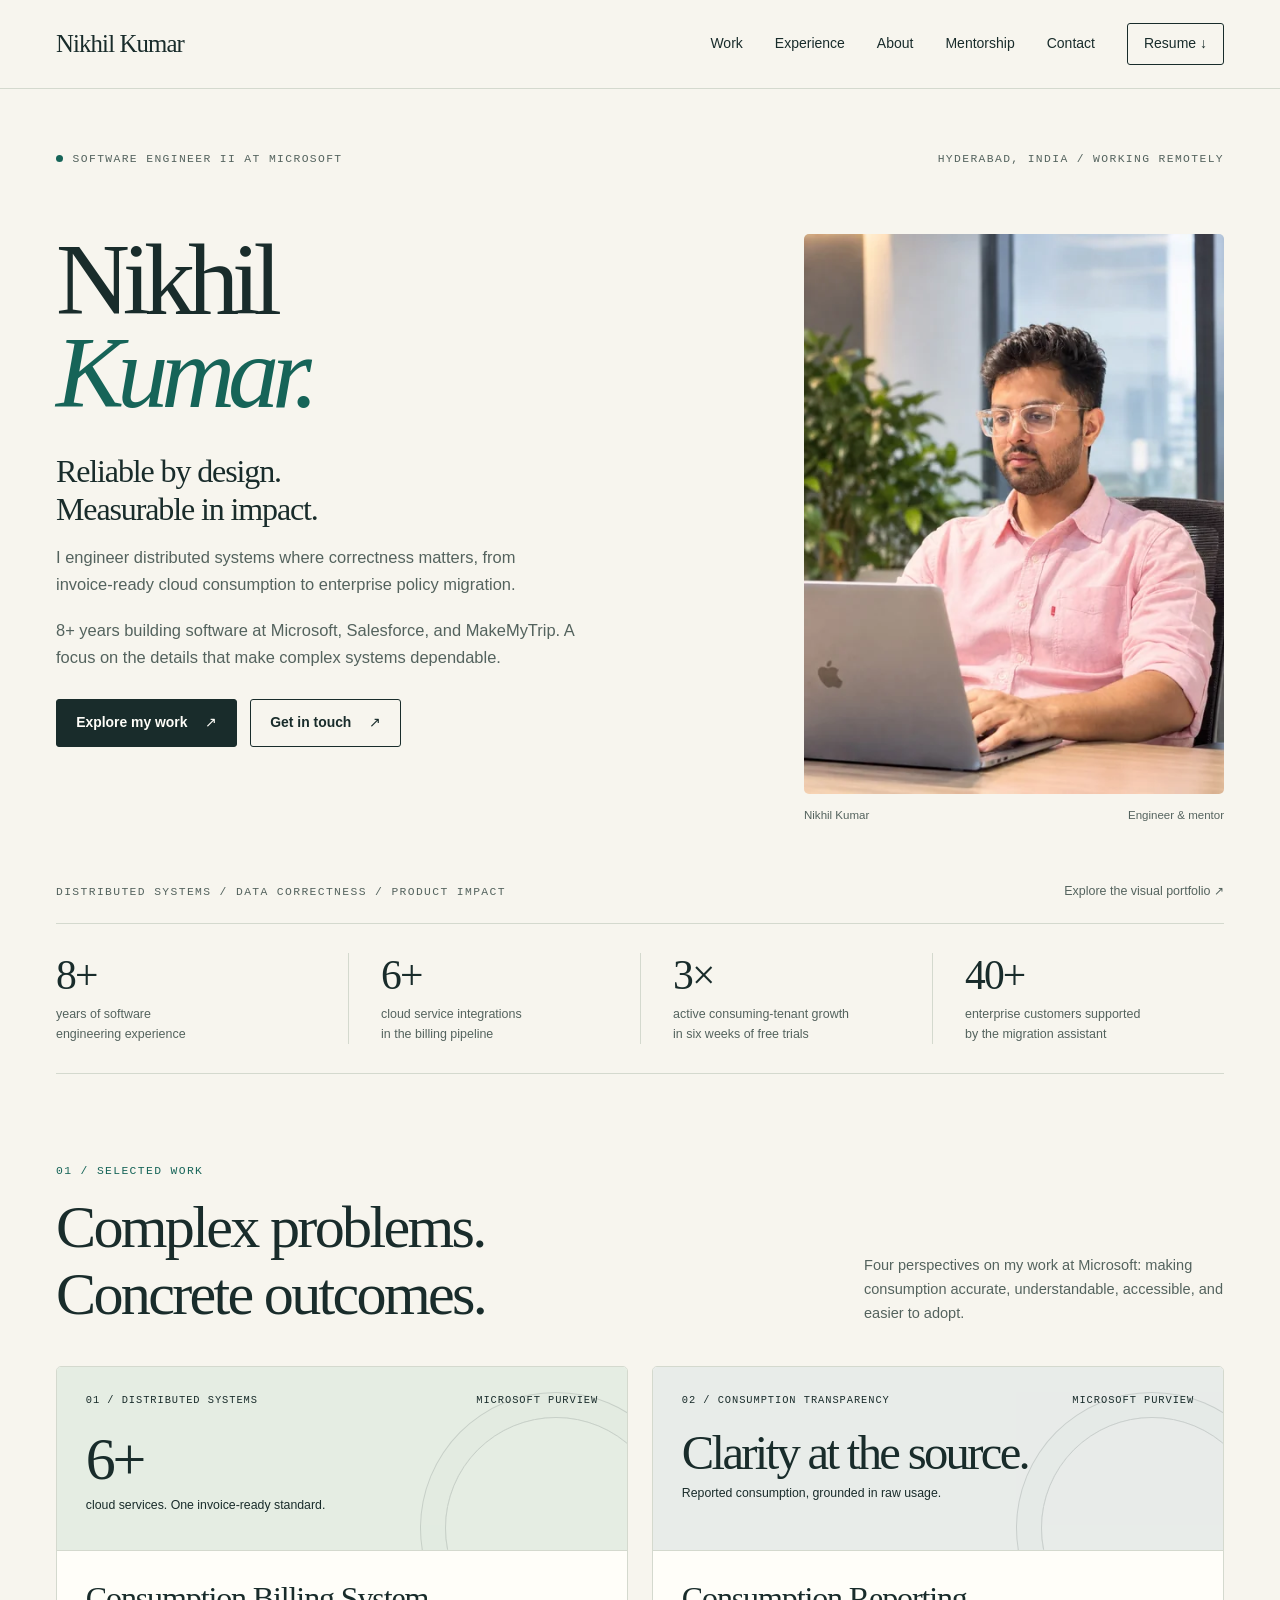
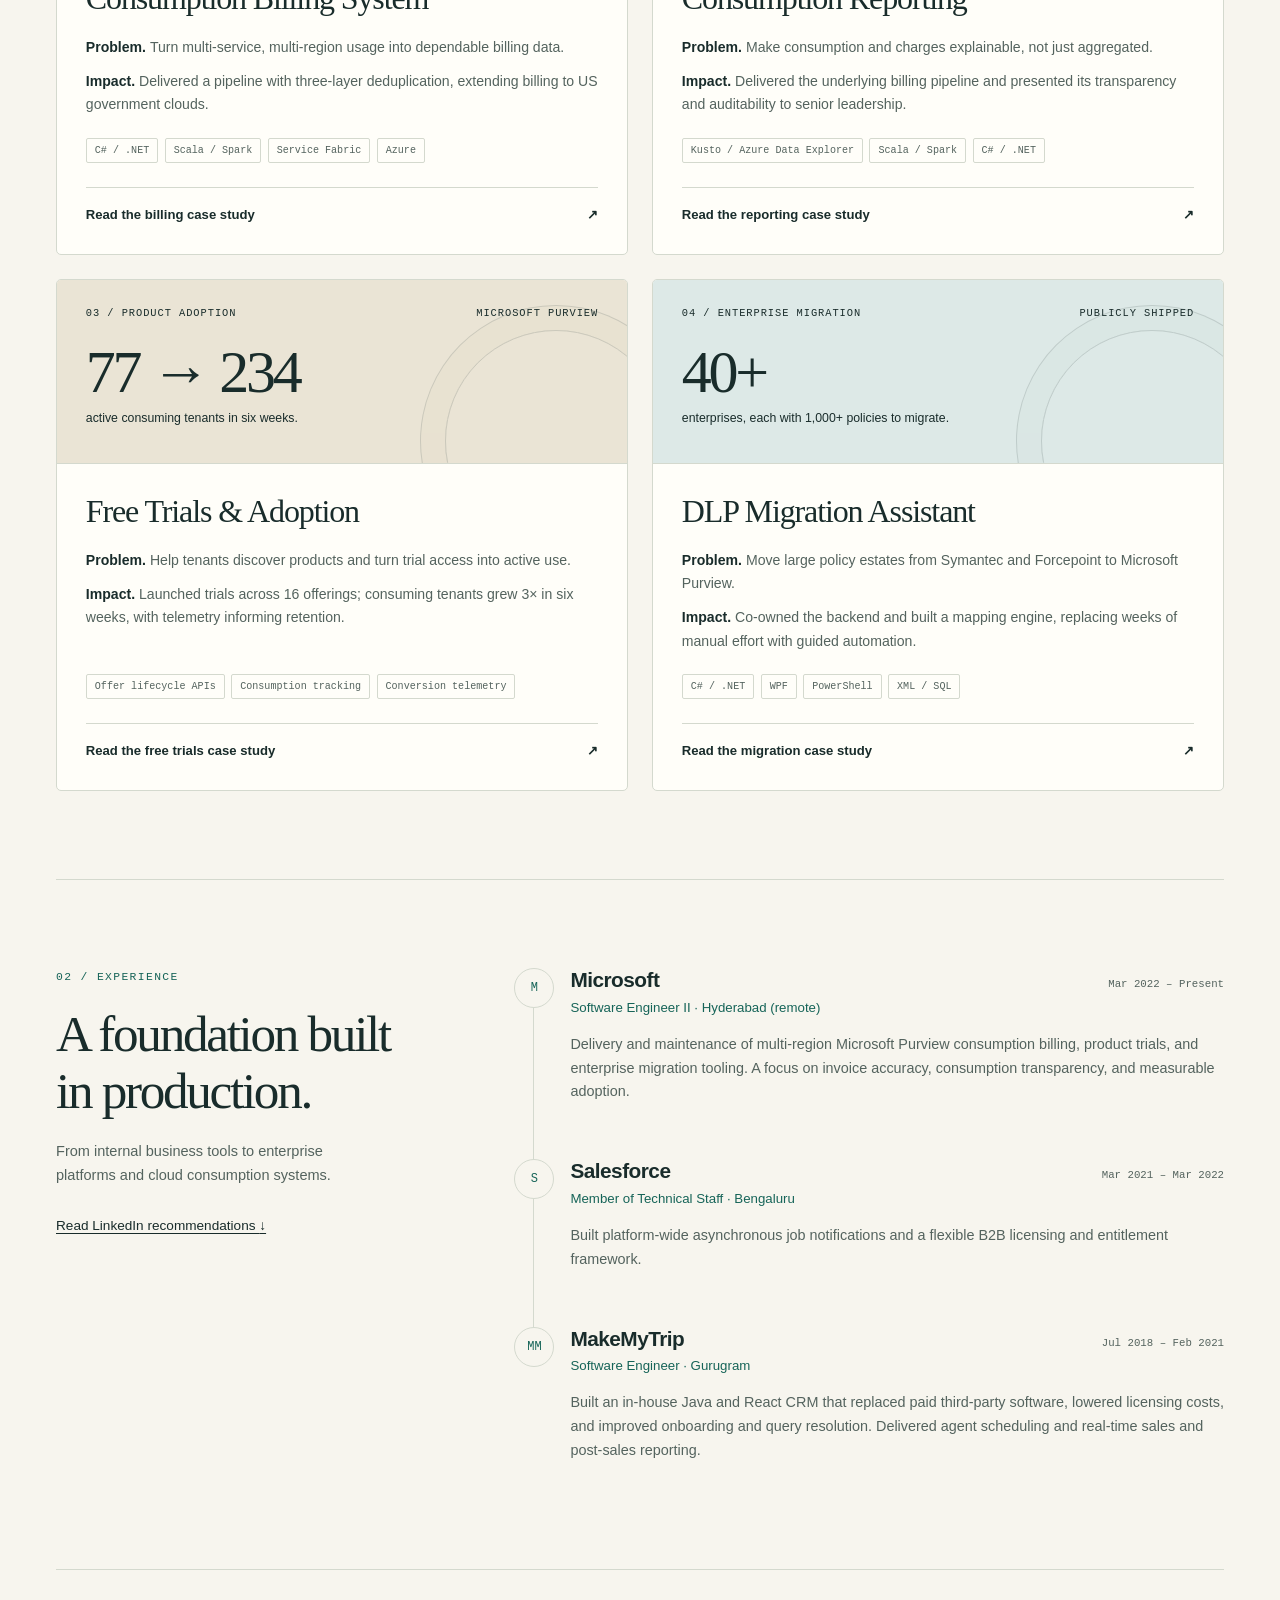
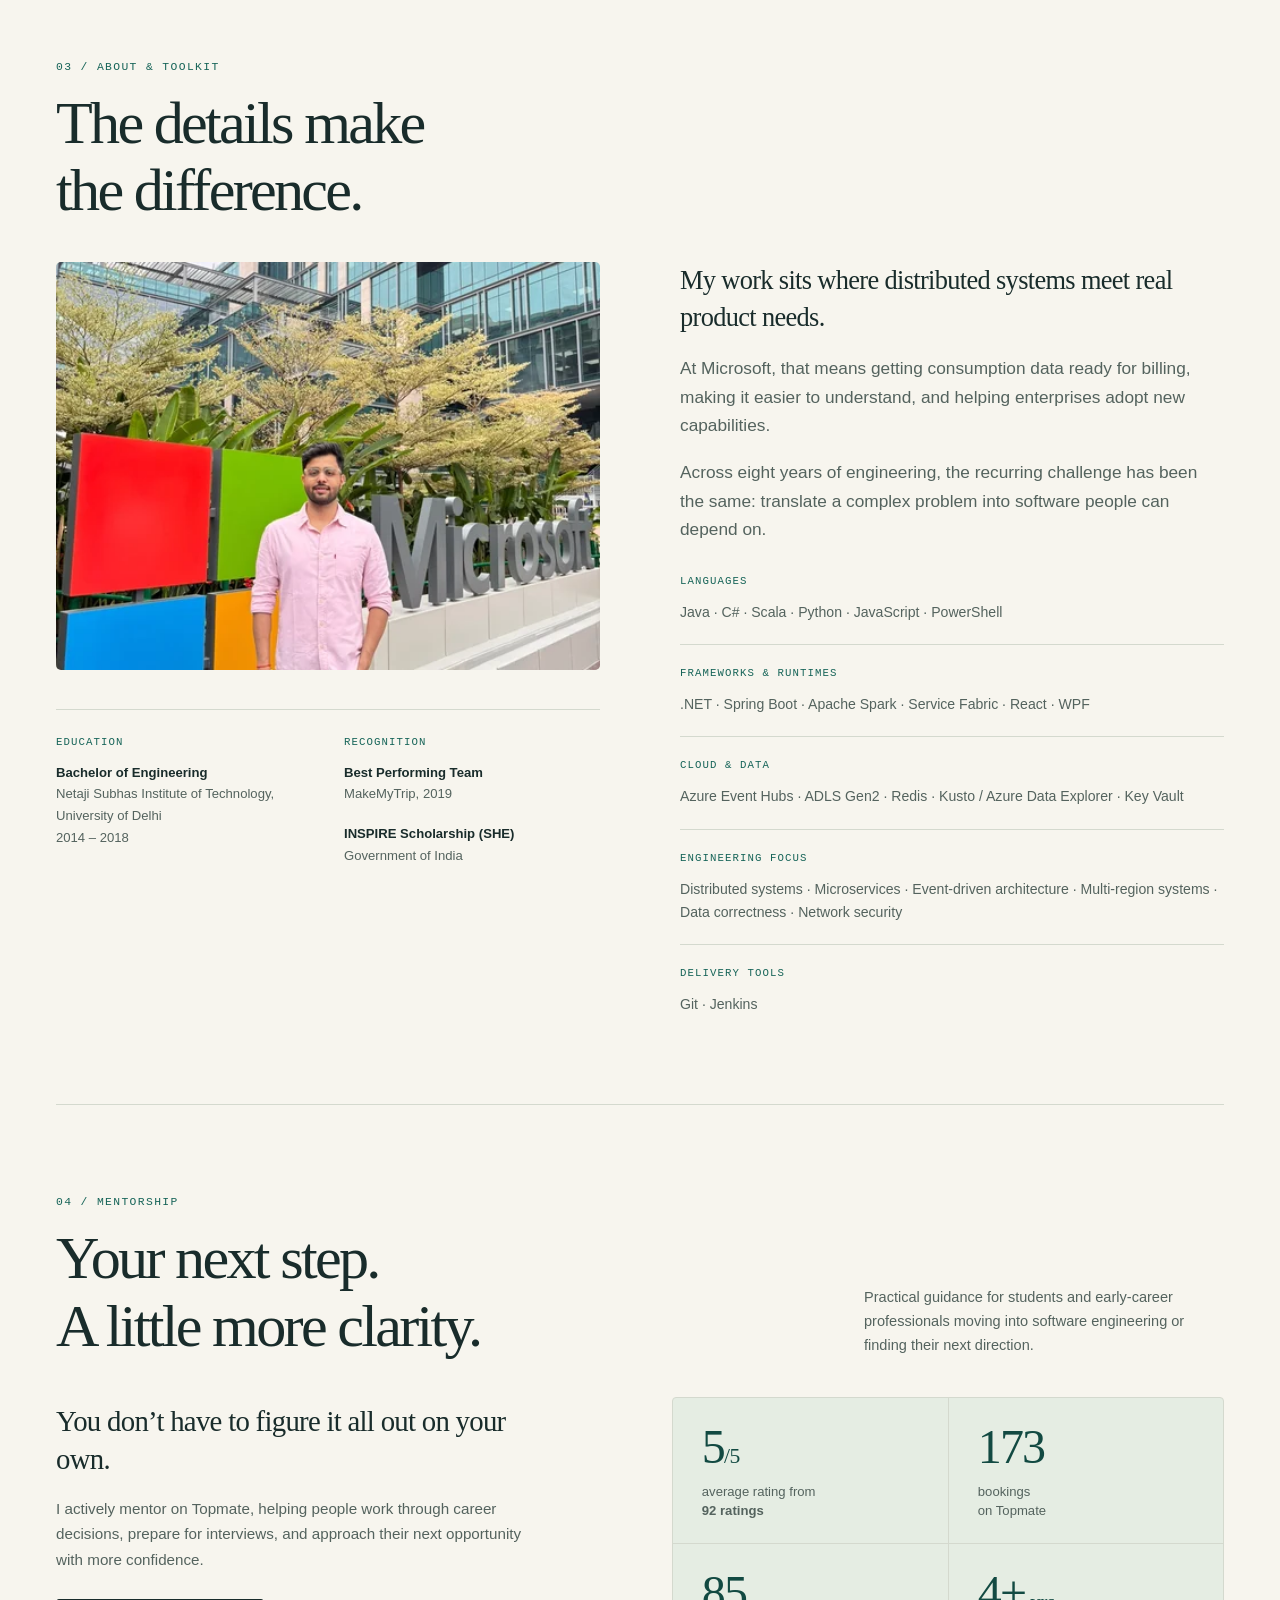
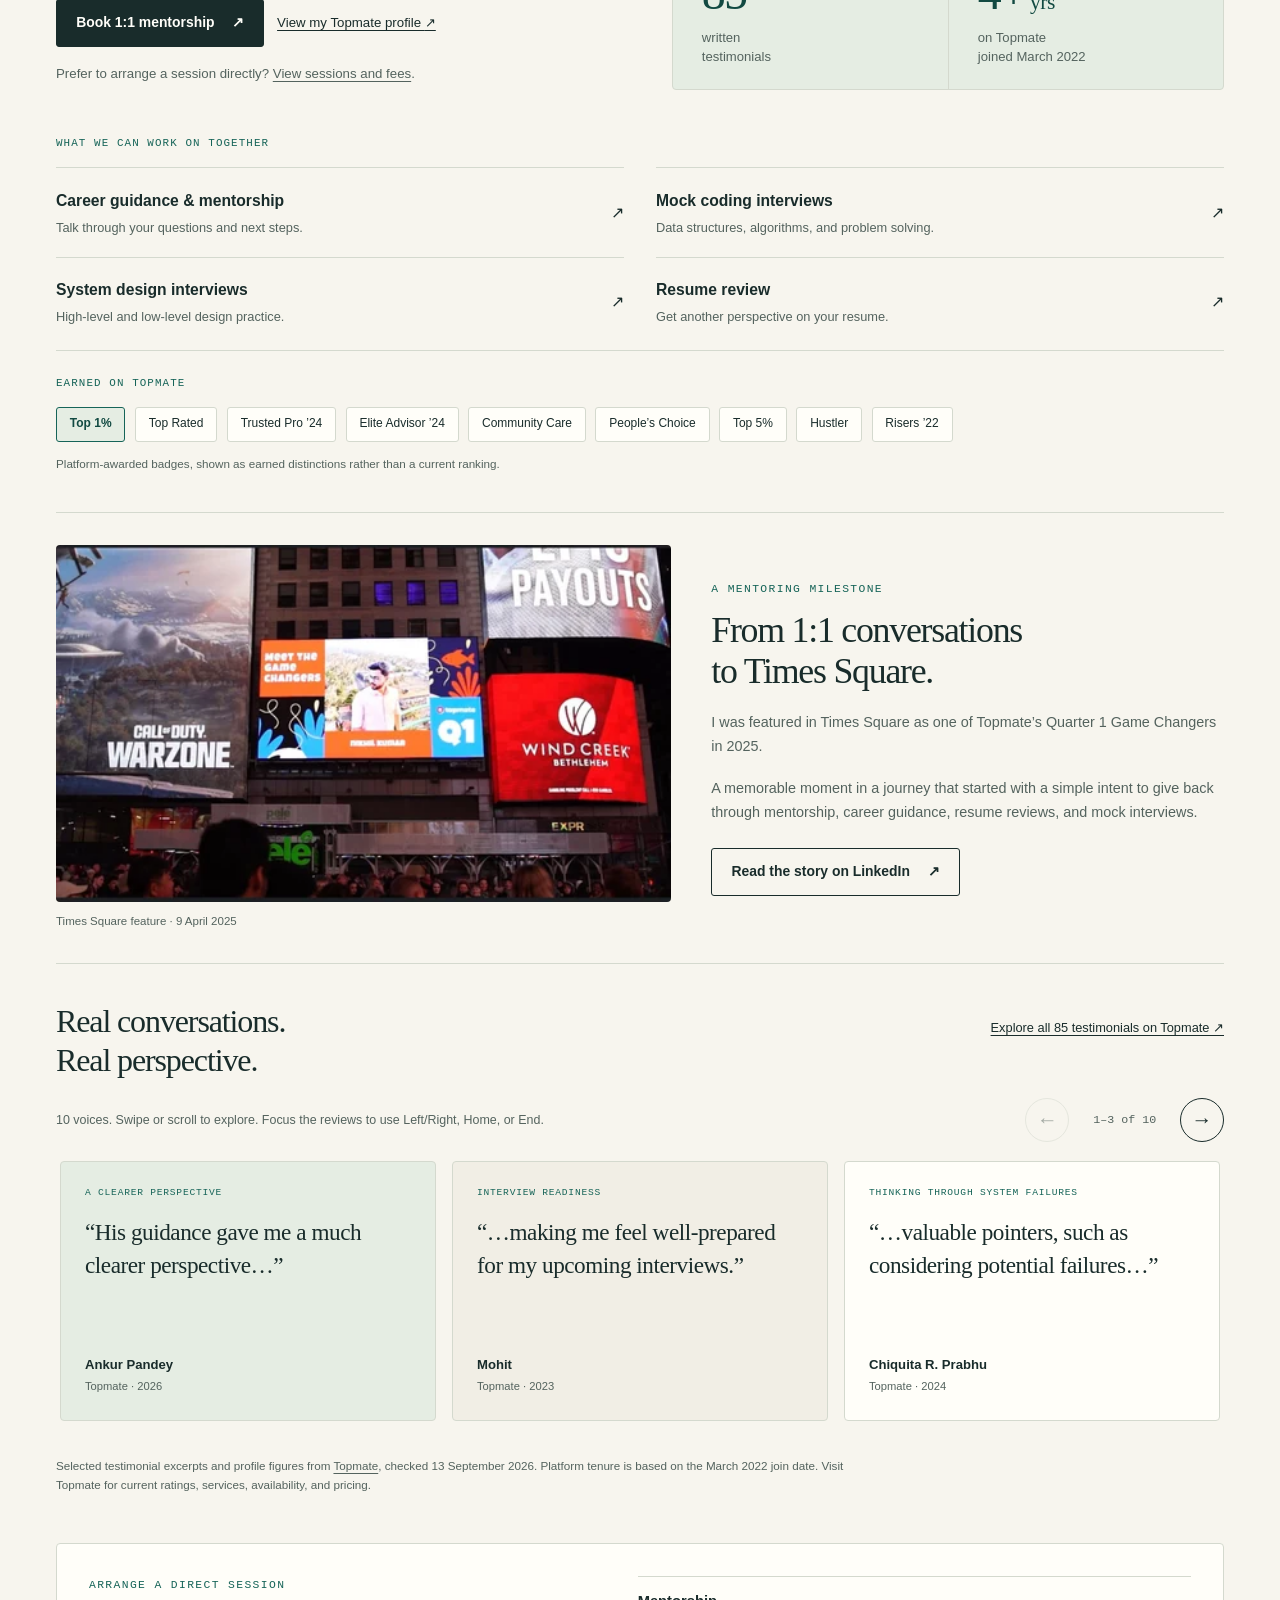
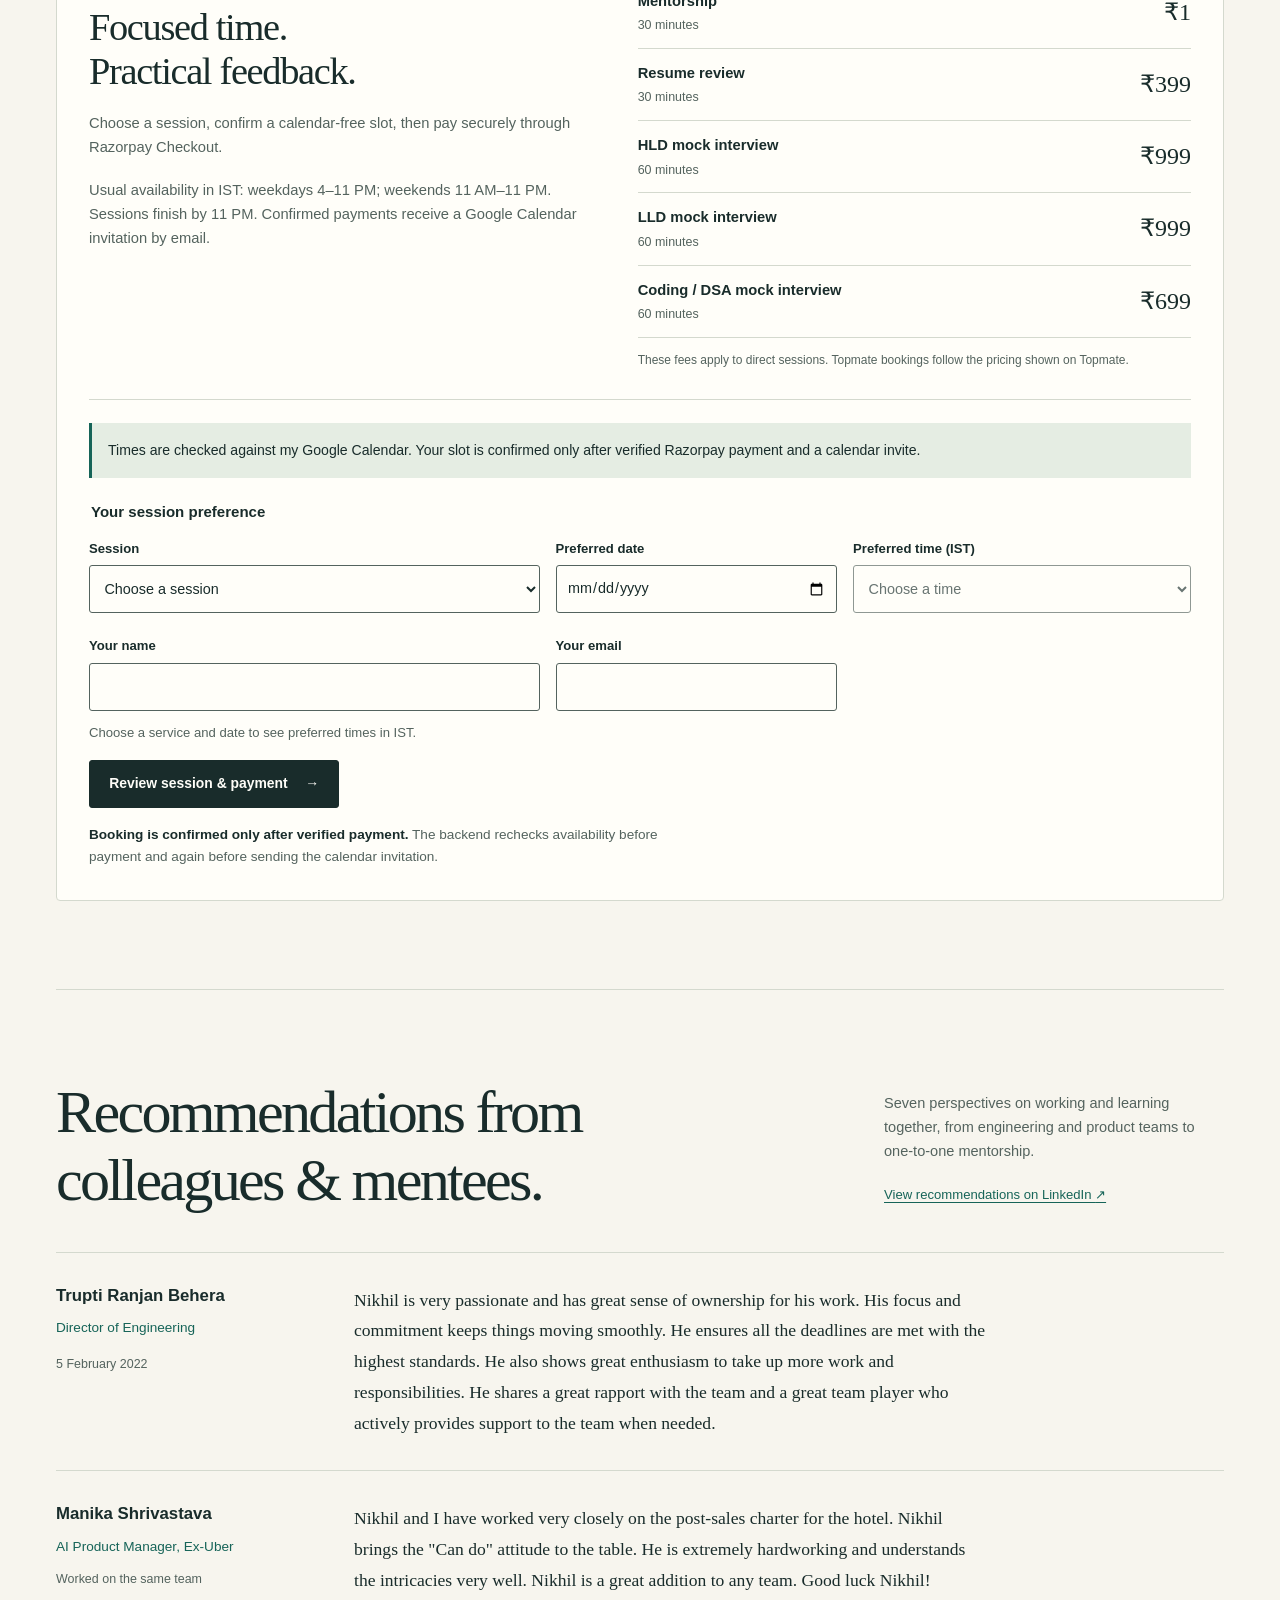
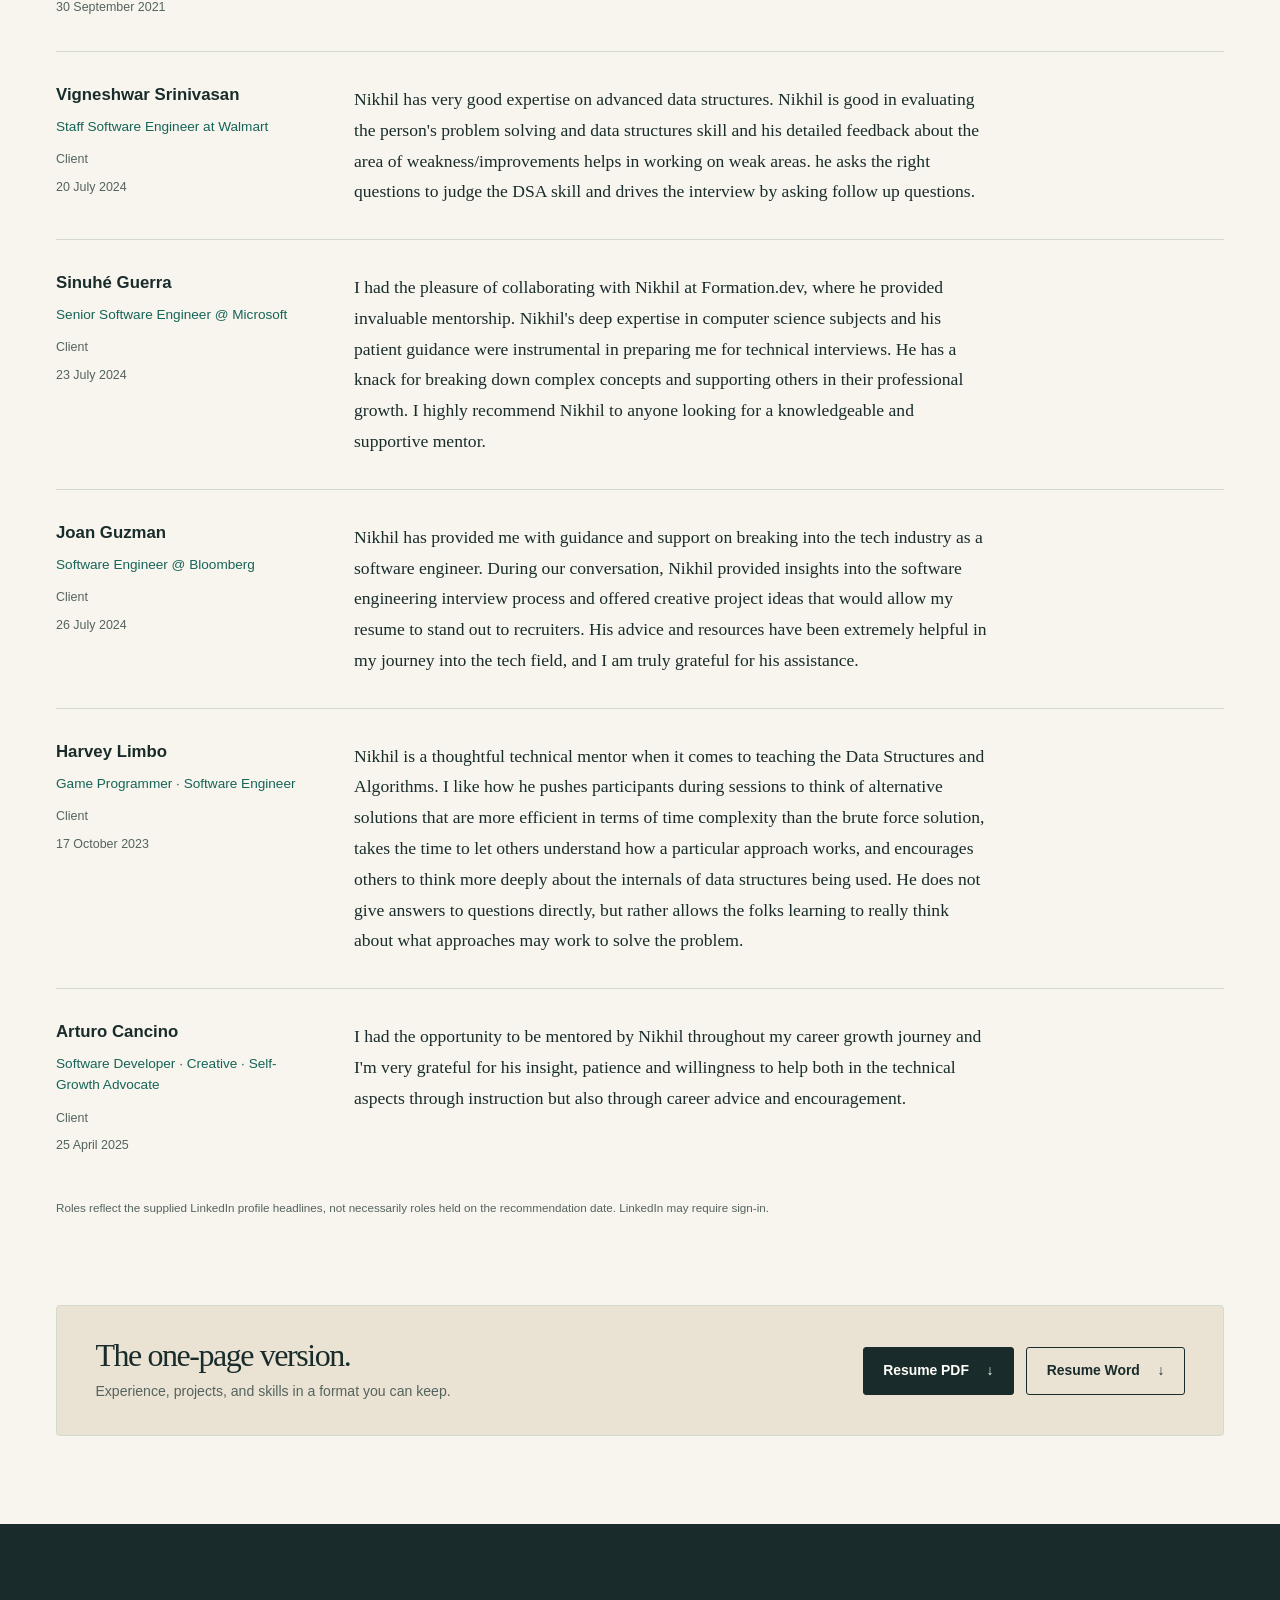
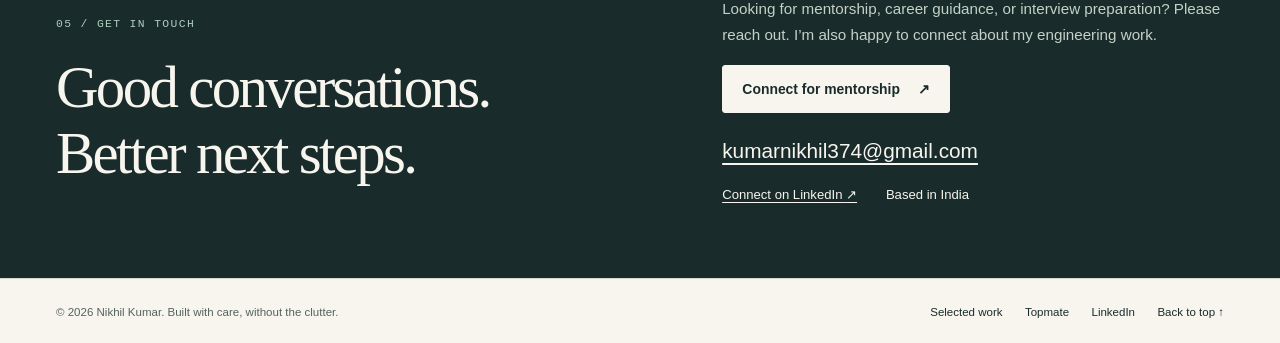
==== commit 40a47511: "Set mentorship test price to Razorpay minimum Co-authored-by: Copilot App <223556219+Copilot@users.n" ====
--- a/index.html
+++ b/index.html
@@ -363,7 +363,7 @@
         </div>
         <div>
           <dl class="direct-session-prices" aria-label="Direct session prices in Indian rupees">
-            <div data-service-id="mentorship"><dt>Mentorship<span>30 minutes</span></dt><dd><data value="499">&#8377;499</data></dd></div>
+            <div data-service-id="mentorship"><dt>Mentorship<span>30 minutes</span></dt><dd><data value="1">&#8377;1</data></dd></div>
             <div data-service-id="resume-review"><dt>Resume review<span>30 minutes</span></dt><dd><data value="399">&#8377;399</data></dd></div>
             <div data-service-id="hld-mock"><dt>HLD mock interview<span>60 minutes</span></dt><dd><data value="999">&#8377;999</data></dd></div>
             <div data-service-id="lld-mock"><dt>LLD mock interview<span>60 minutes</span></dt><dd><data value="999">&#8377;999</data></dd></div>
@@ -399,7 +399,6 @@
               <button class="button button-secondary" type="button" data-copy-booking-note>Copy payment note</button>
               <p class="booking-status" id="booking-copy-status" role="status"></p>
               <div class="actions">
-                <a class="button button-secondary" href="mailto:kumarnikhil374@gmail.com?subject=Direct%20session%20enquiry" data-booking-email>Email this session request <span aria-hidden="true">&#8599;</span></a>
                 <button class="button button-primary" type="button" aria-describedby="direct-payment-note booking-transfer-note" data-booking-pay>Pay with Razorpay <span aria-hidden="true">&#8594;</span></button>
               </div>
               <p class="booking-transfer-note" id="booking-transfer-note">Payment opens Razorpay Checkout. After a verified captured payment, a Google Calendar invitation is sent to the email above. If confirmation cannot be completed automatically, the paid booking is flagged for manual resolution.</p>
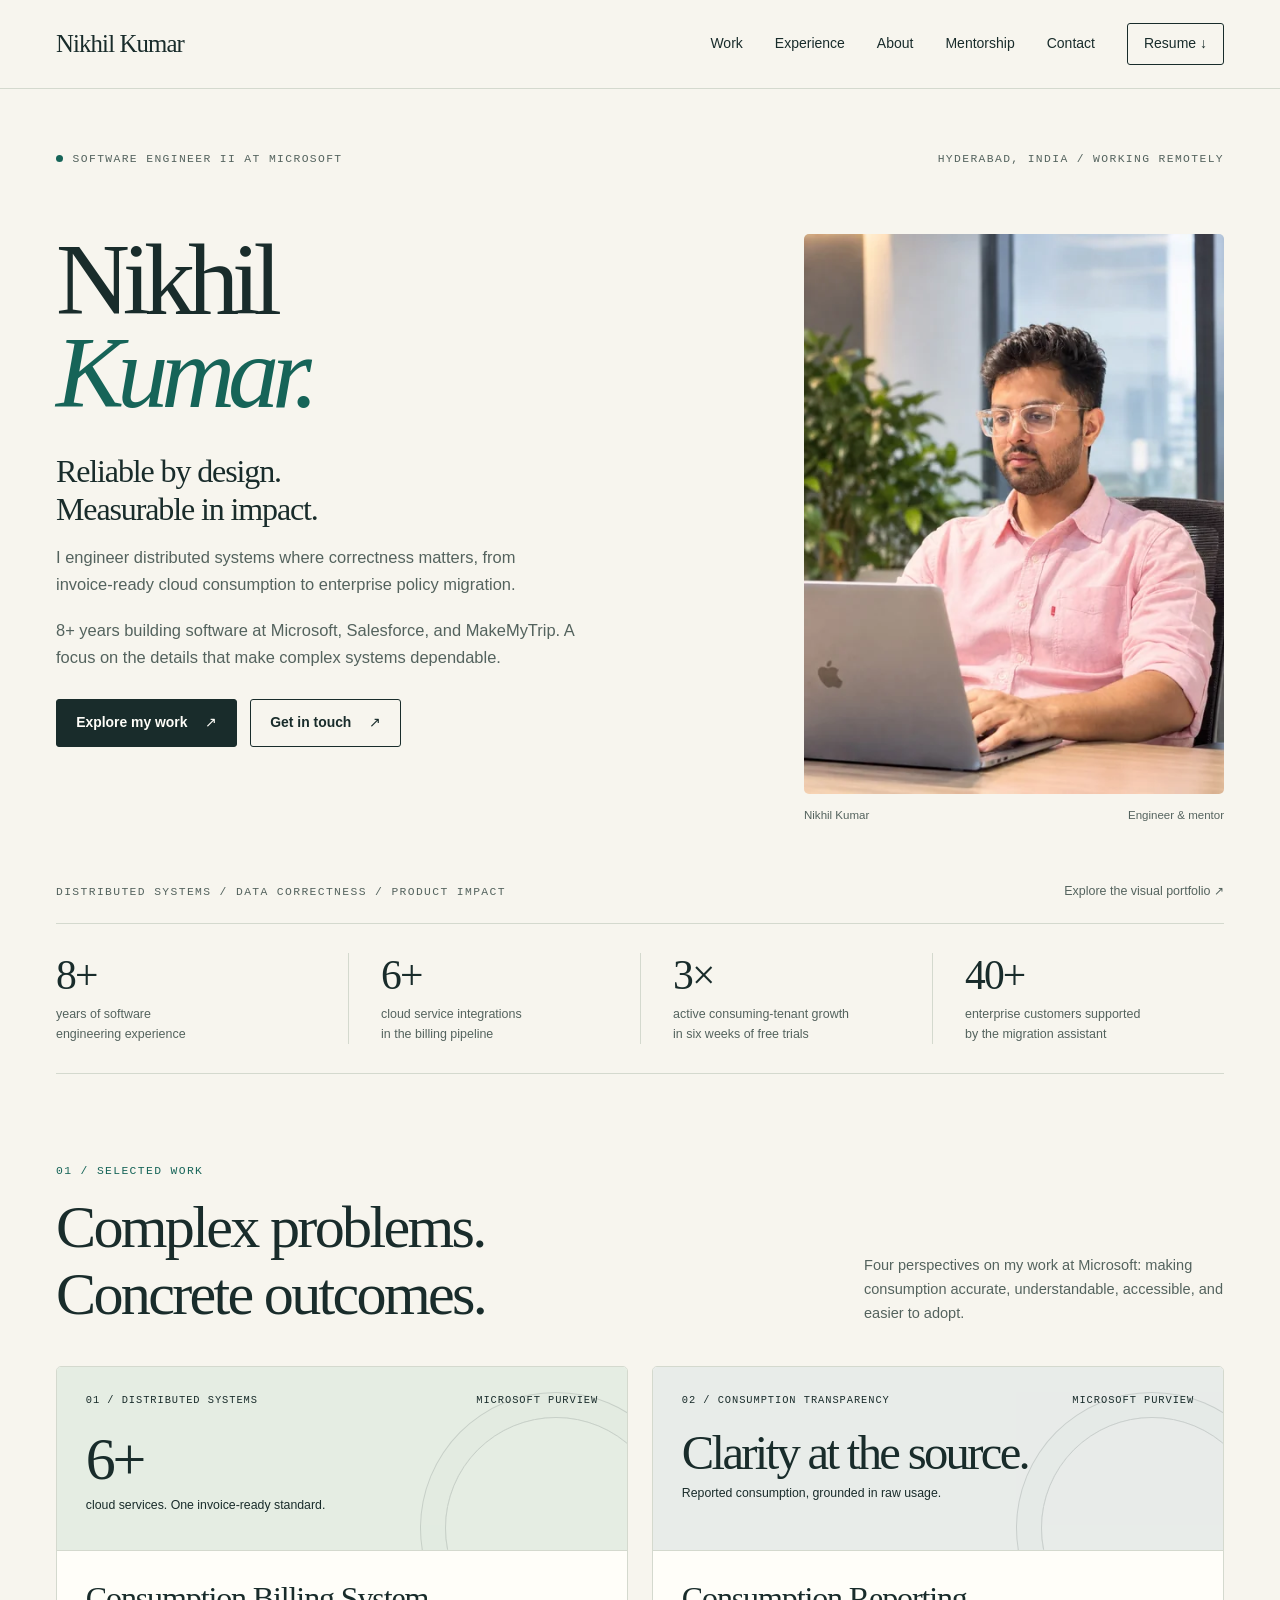
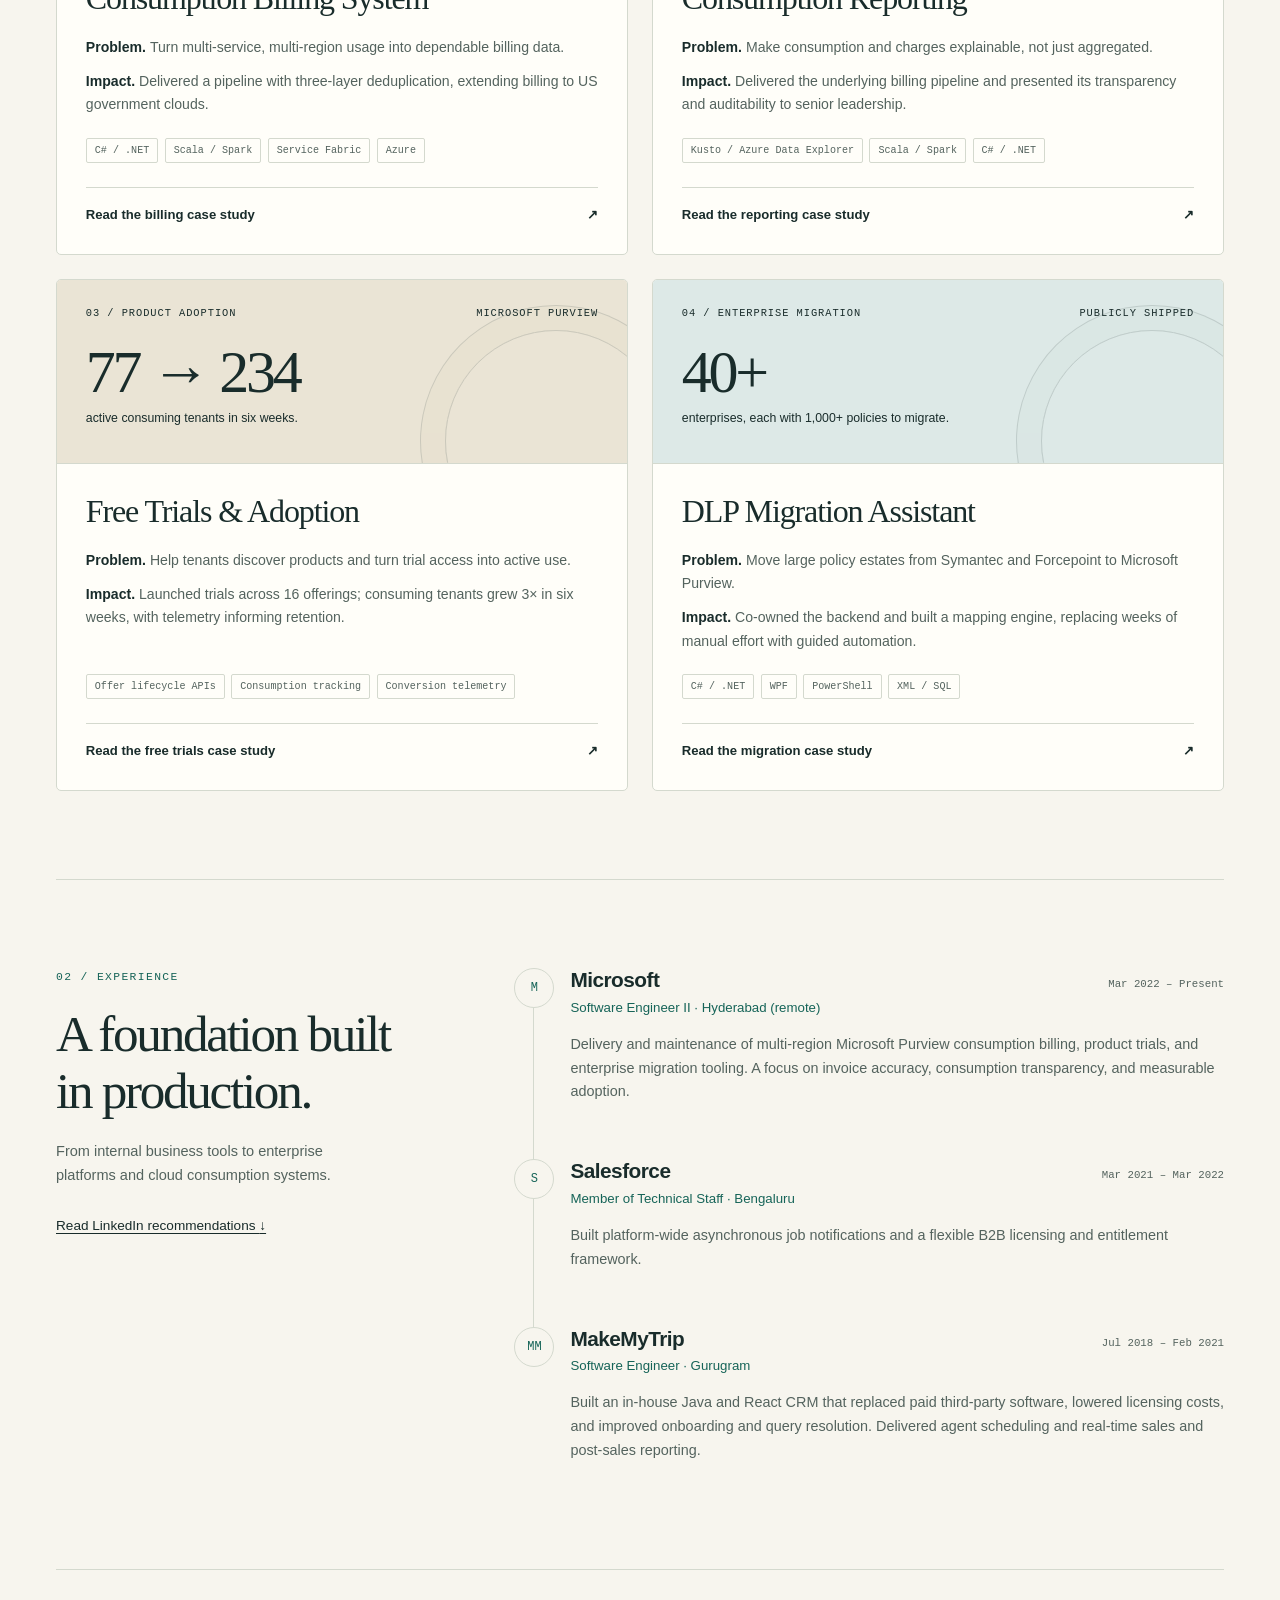
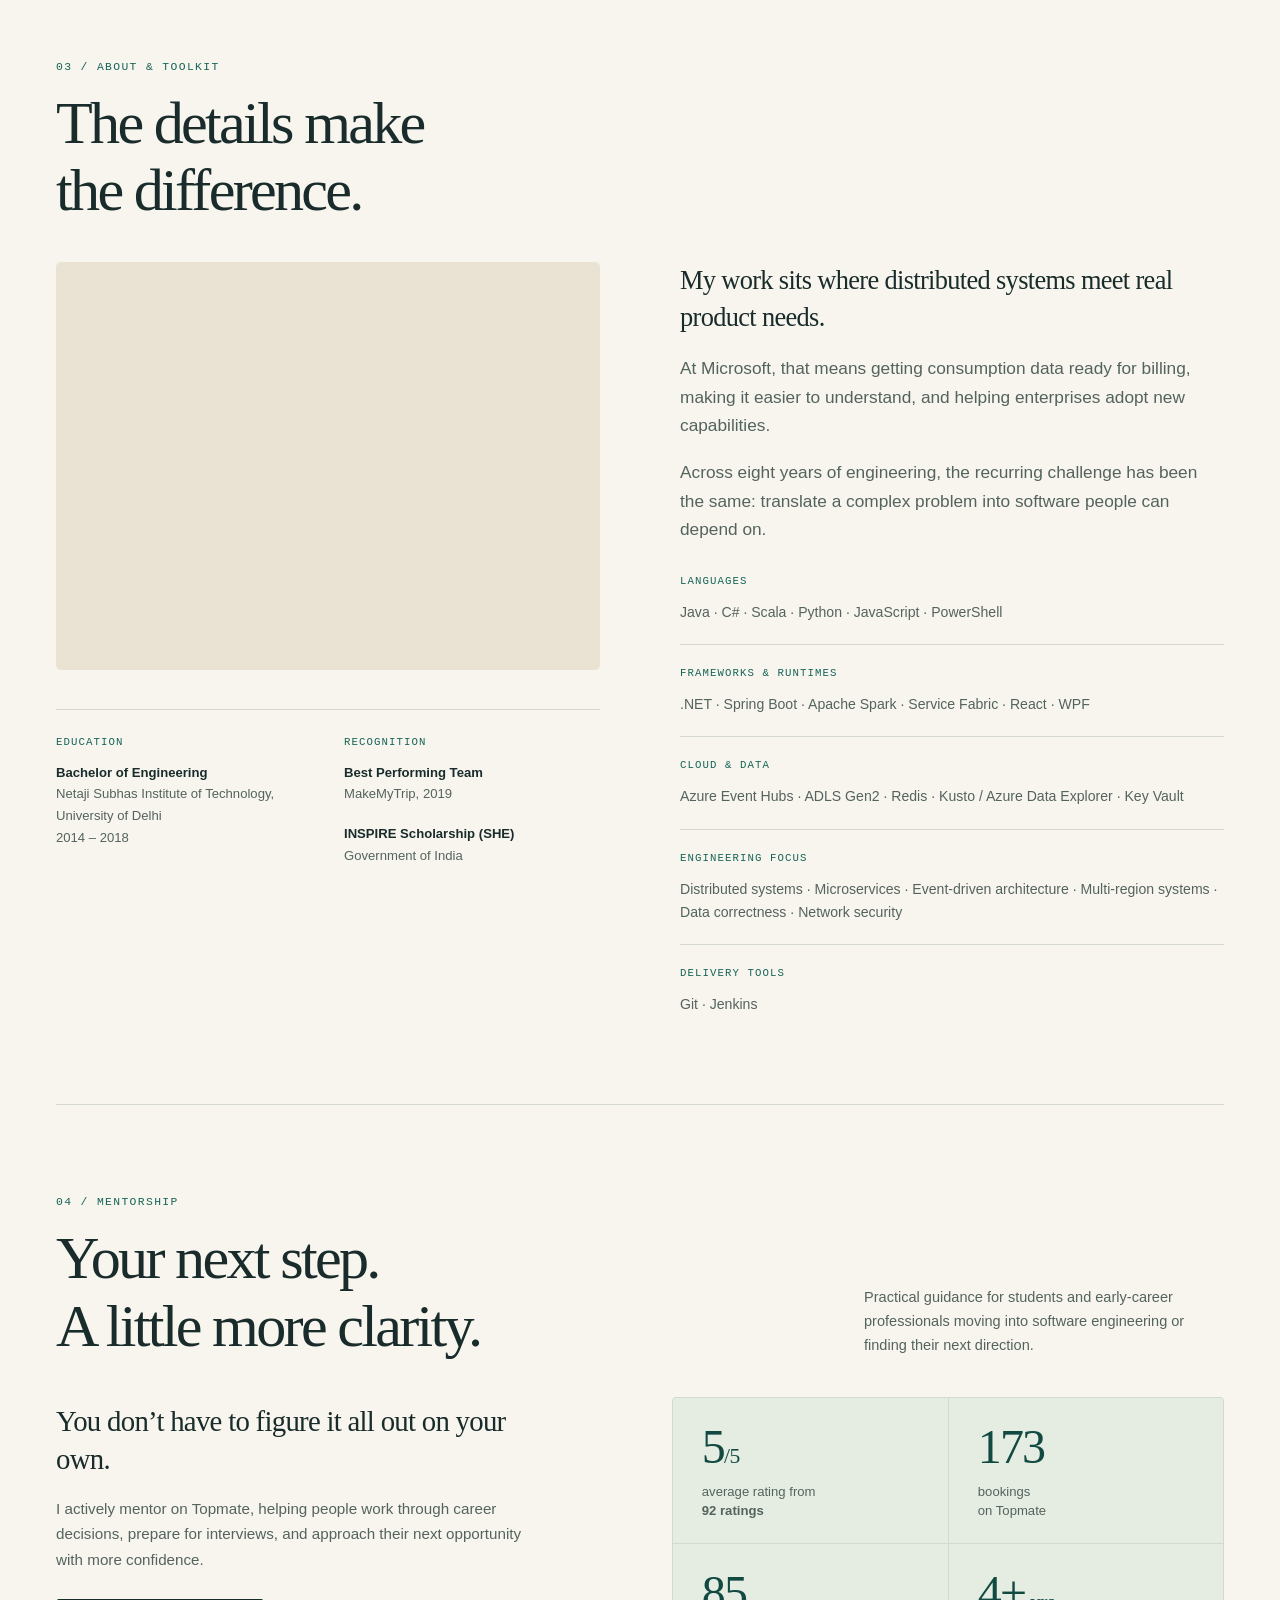
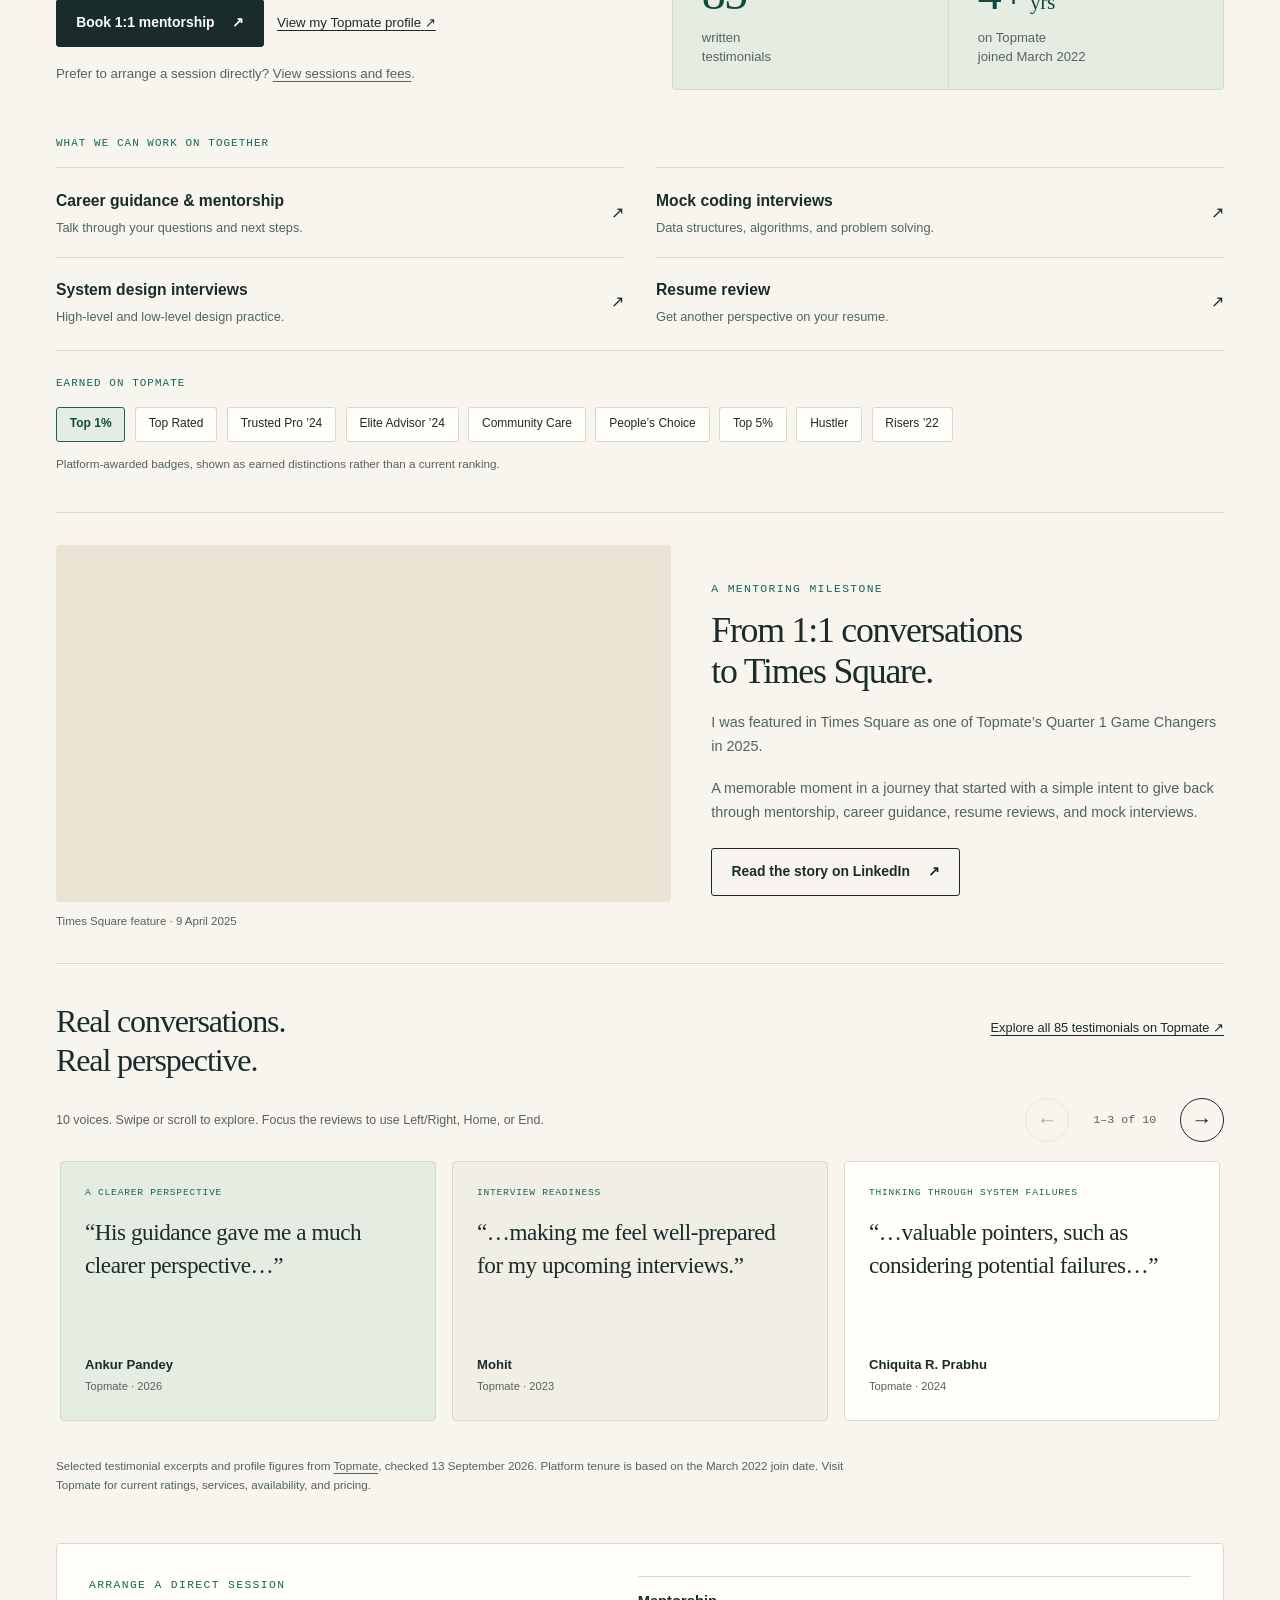
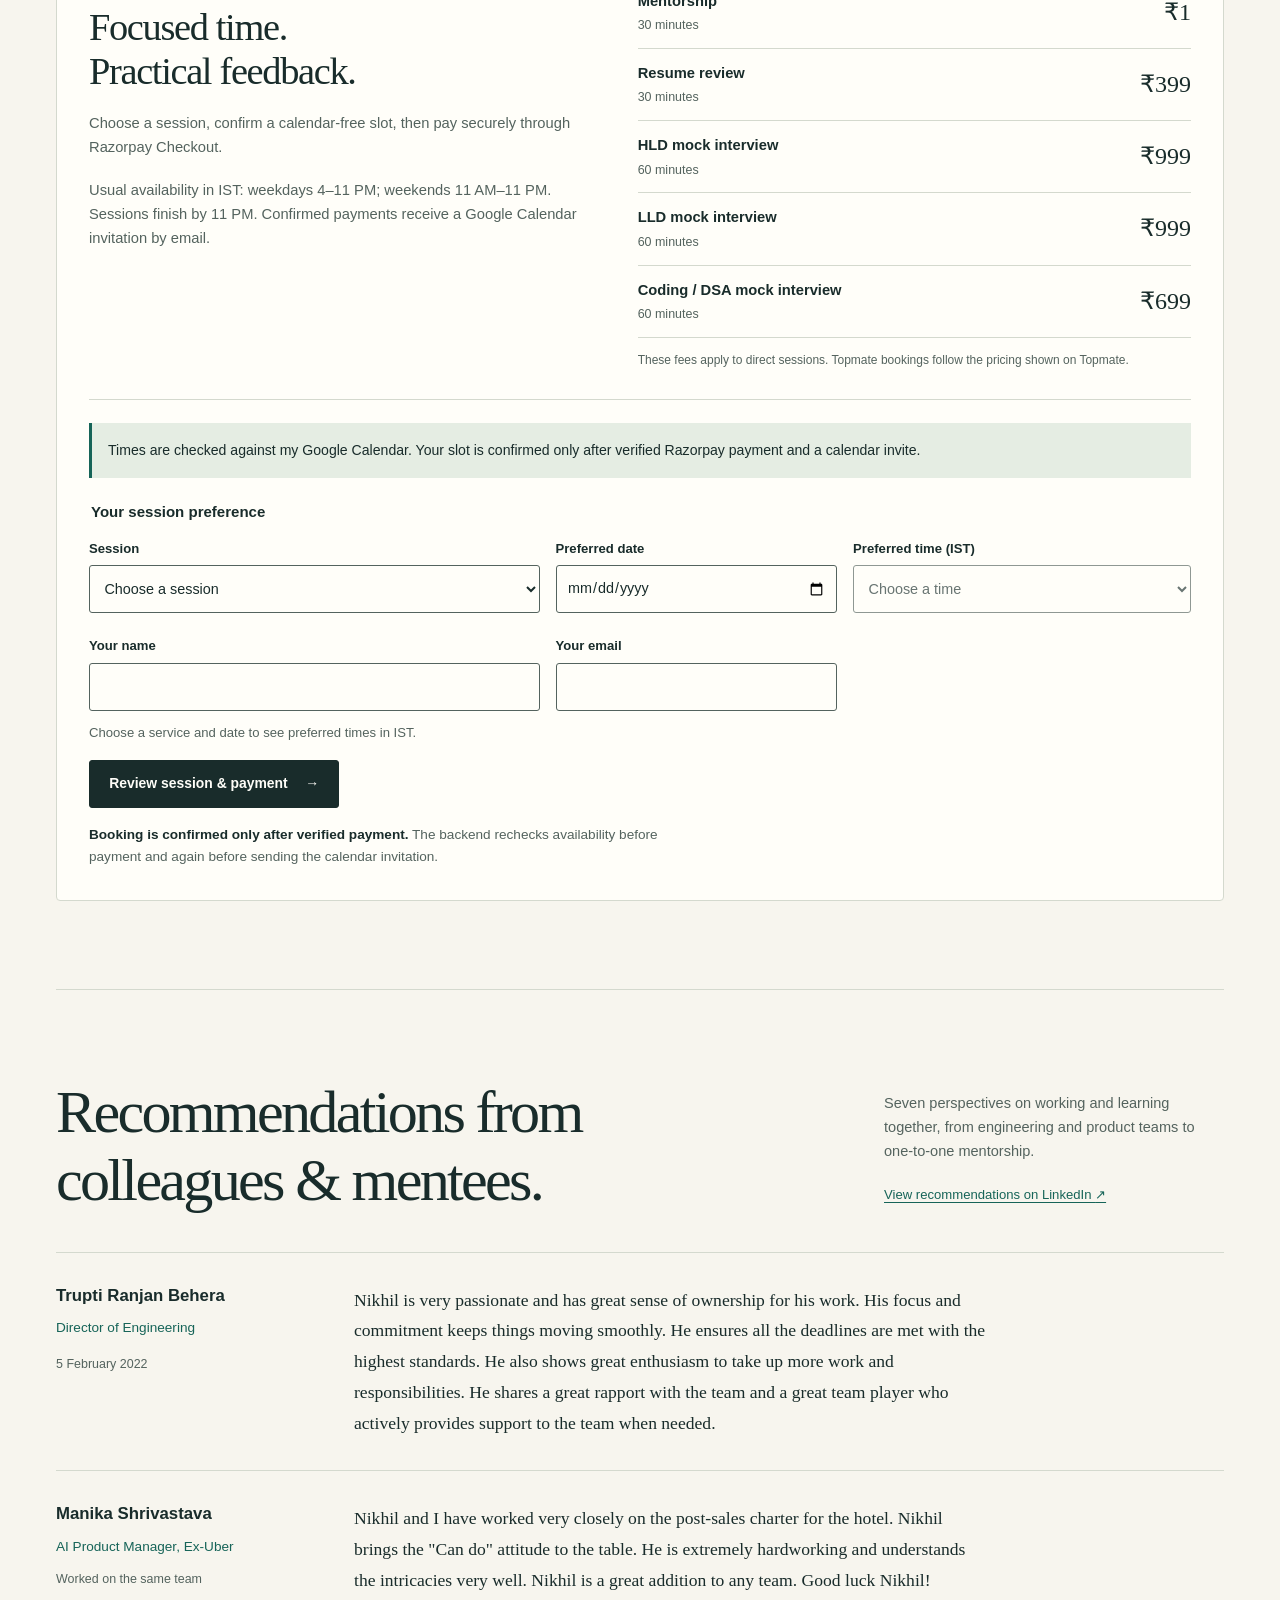
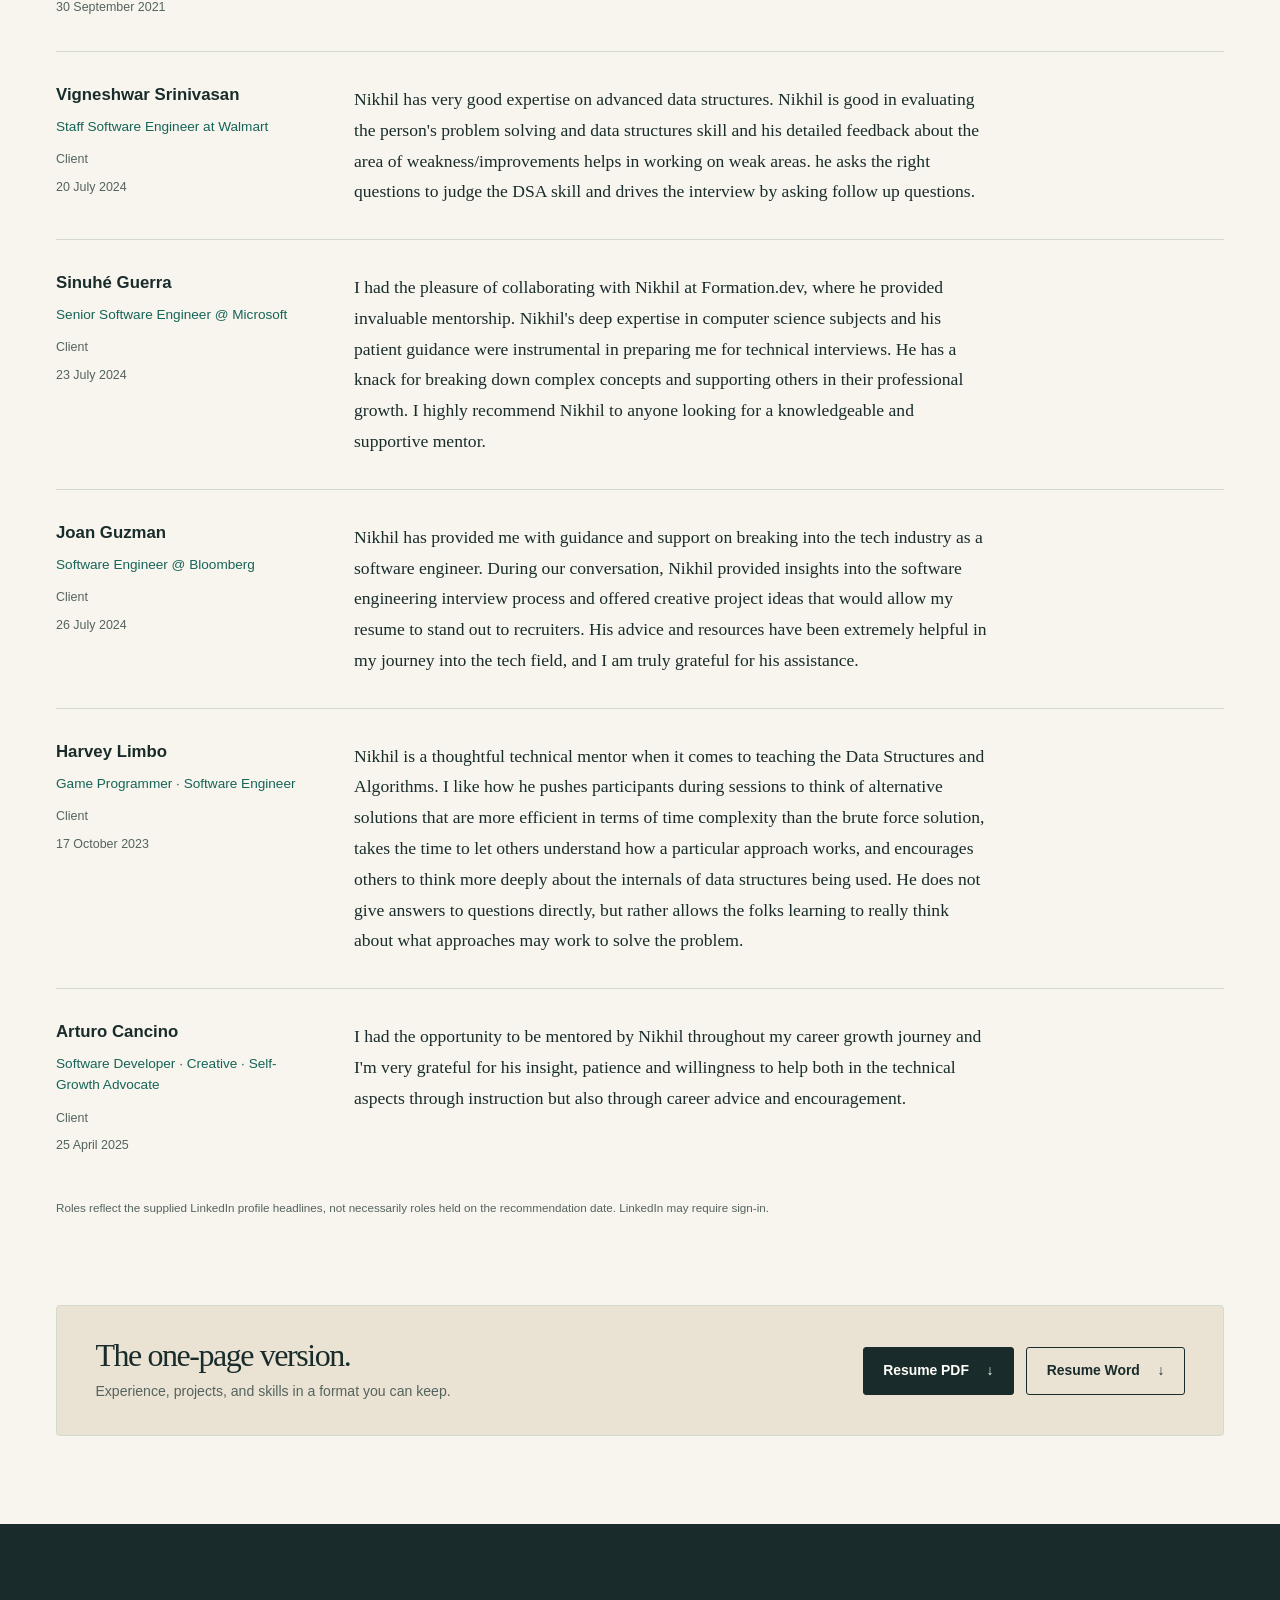
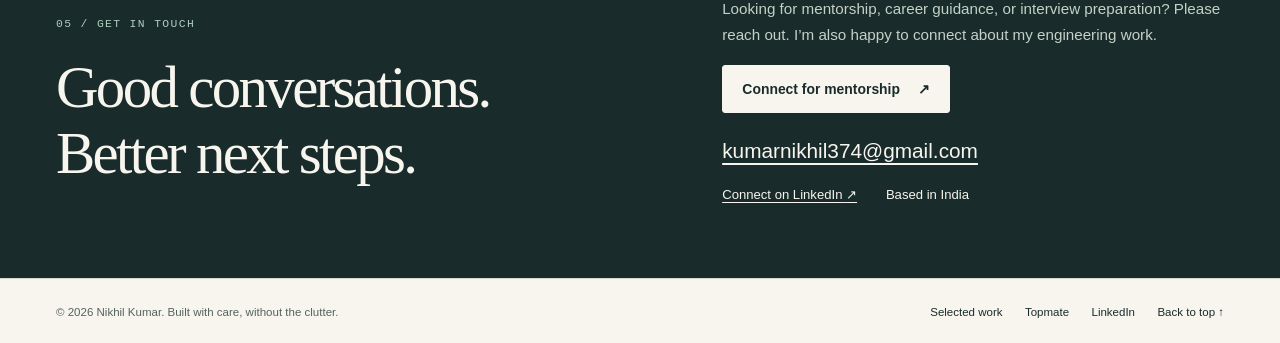
==== commit f8b36df3: "Document booking architecture and tighten validation Co-authored-by: Copilot App <223556219+Copilot@" ====
--- a/index.html
+++ b/index.html
@@ -381,7 +381,7 @@
                 <div><label for="booking-date">Preferred date</label><input id="booking-date" type="date" required></div>
                 <div><label for="booking-time">Preferred time (IST)</label><select id="booking-time" required disabled><option value="">Choose a time</option></select></div>
                 <div data-customer-field hidden><label for="booking-name">Your name</label><input id="booking-name" name="name" autocomplete="name" maxlength="80"></div>
-                <div data-customer-field hidden><label for="booking-email">Your email</label><input id="booking-email" name="email" type="email" autocomplete="email" maxlength="120"></div>
+                <div data-customer-field hidden><label for="booking-email">Your email</label><input id="booking-email" name="email" type="email" inputmode="email" autocomplete="email" maxlength="120" pattern="^[^\s@]+@[^\s@]+\.[^\s@]{2,}$"></div>
               </fieldset>
               <p class="booking-status" id="booking-status" role="status"></p>
               <p class="booking-notice" data-calendar-failure hidden>The calendar service is unavailable. <a href="mailto:kumarnikhil374@gmail.com?subject=Direct%20session%20enquiry">Email to arrange a session</a>; no slot has been reserved.</p>
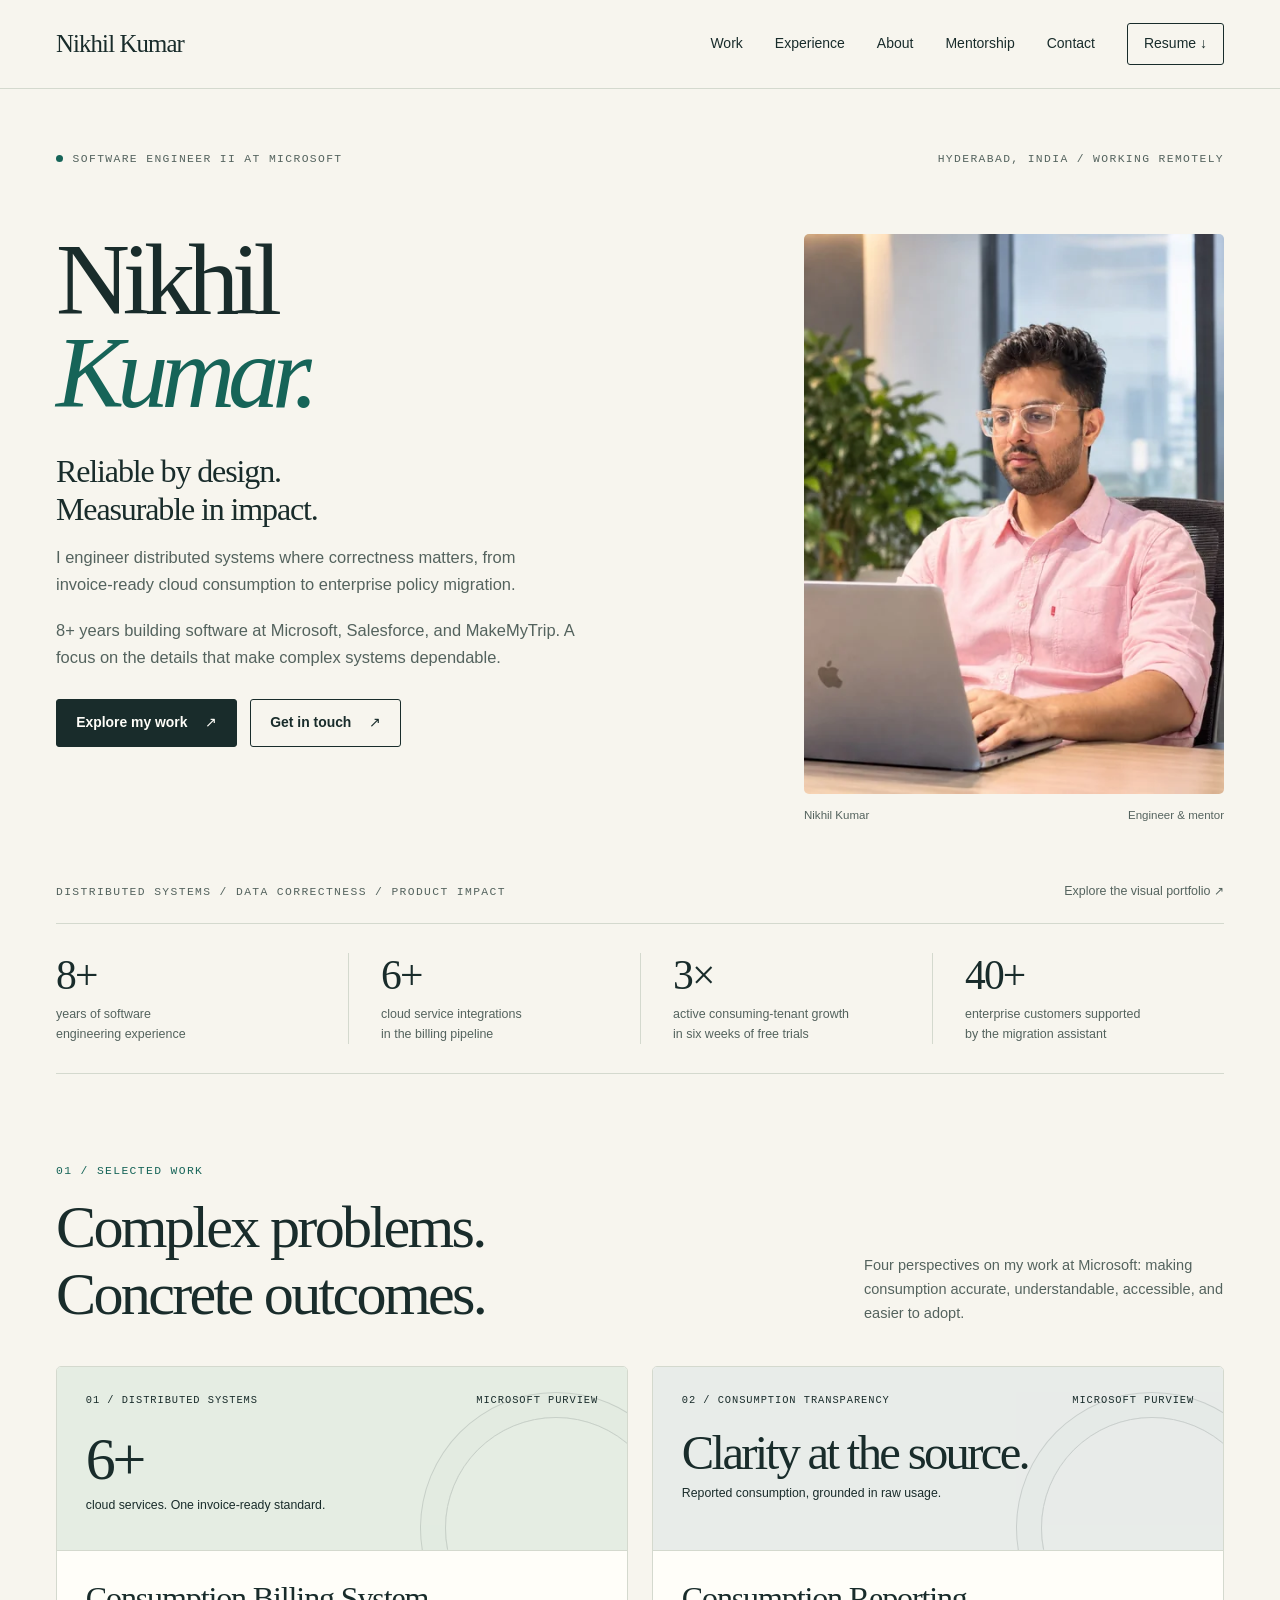
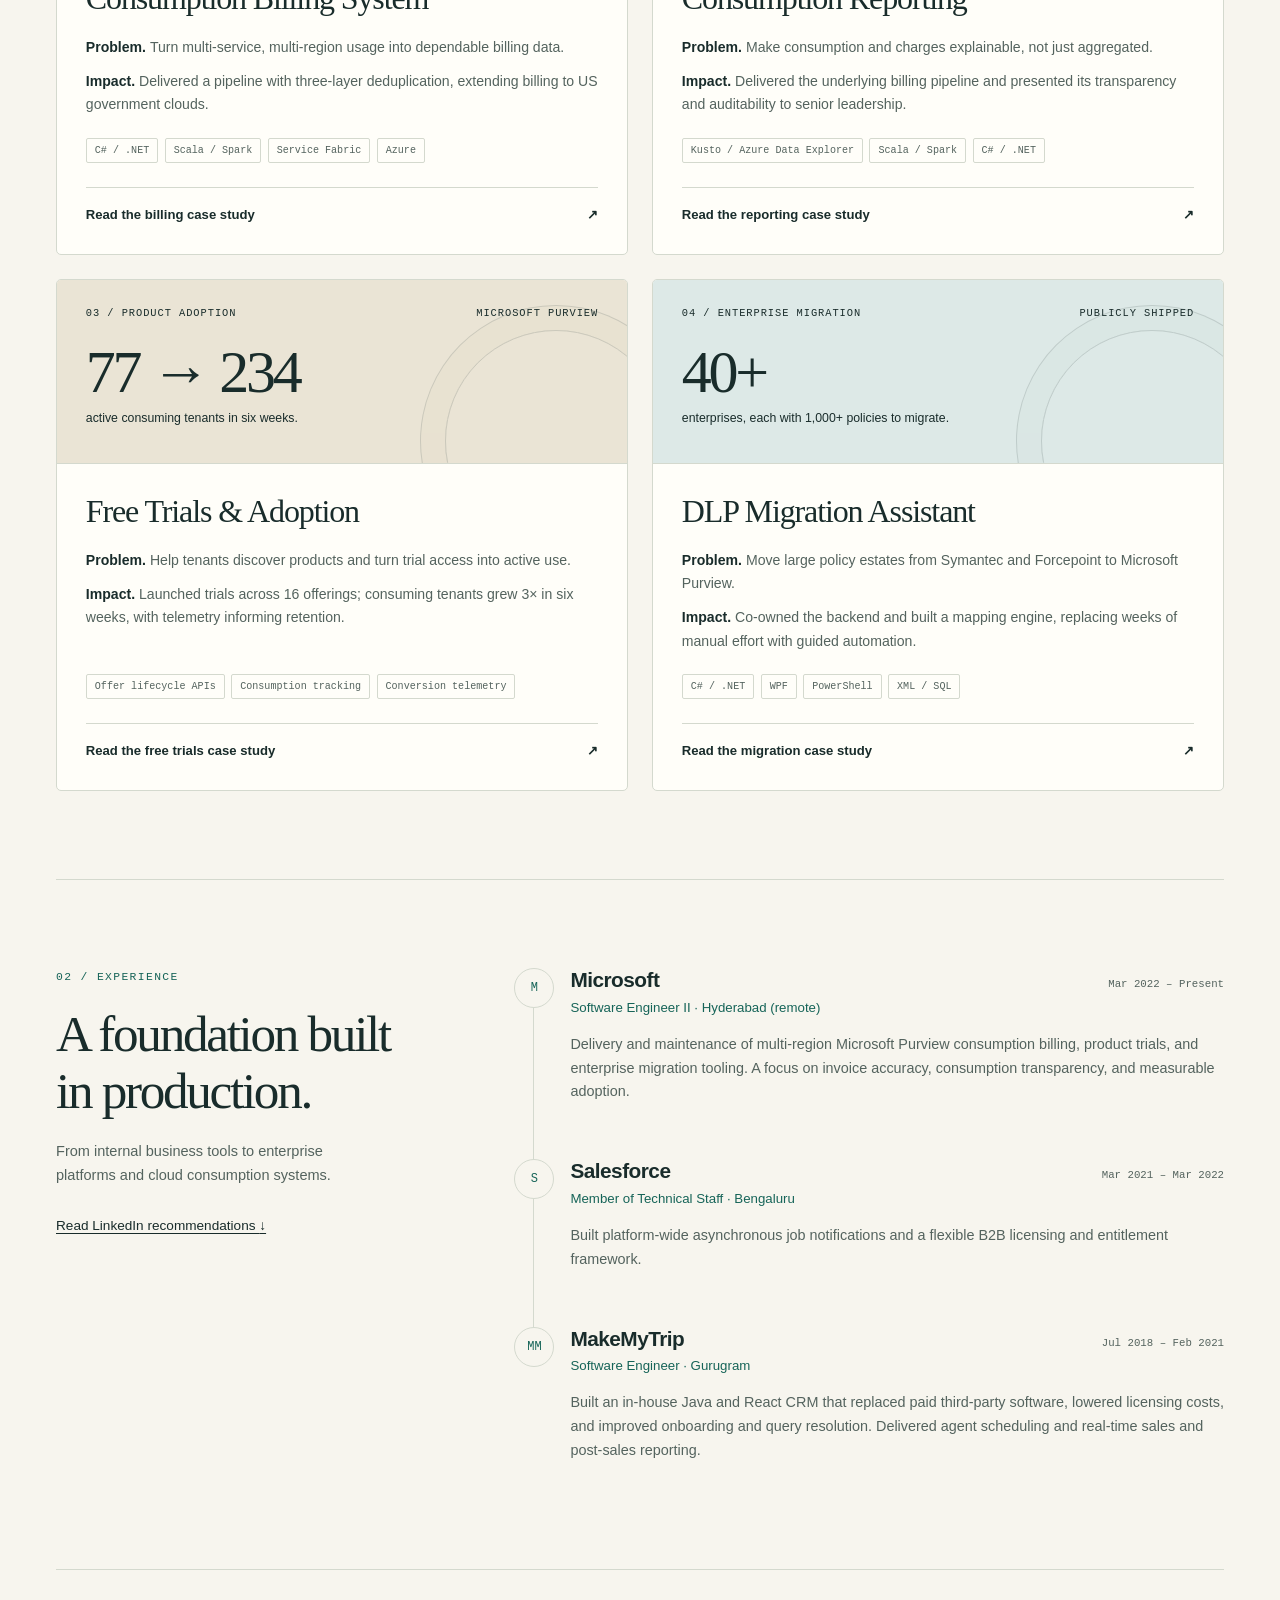
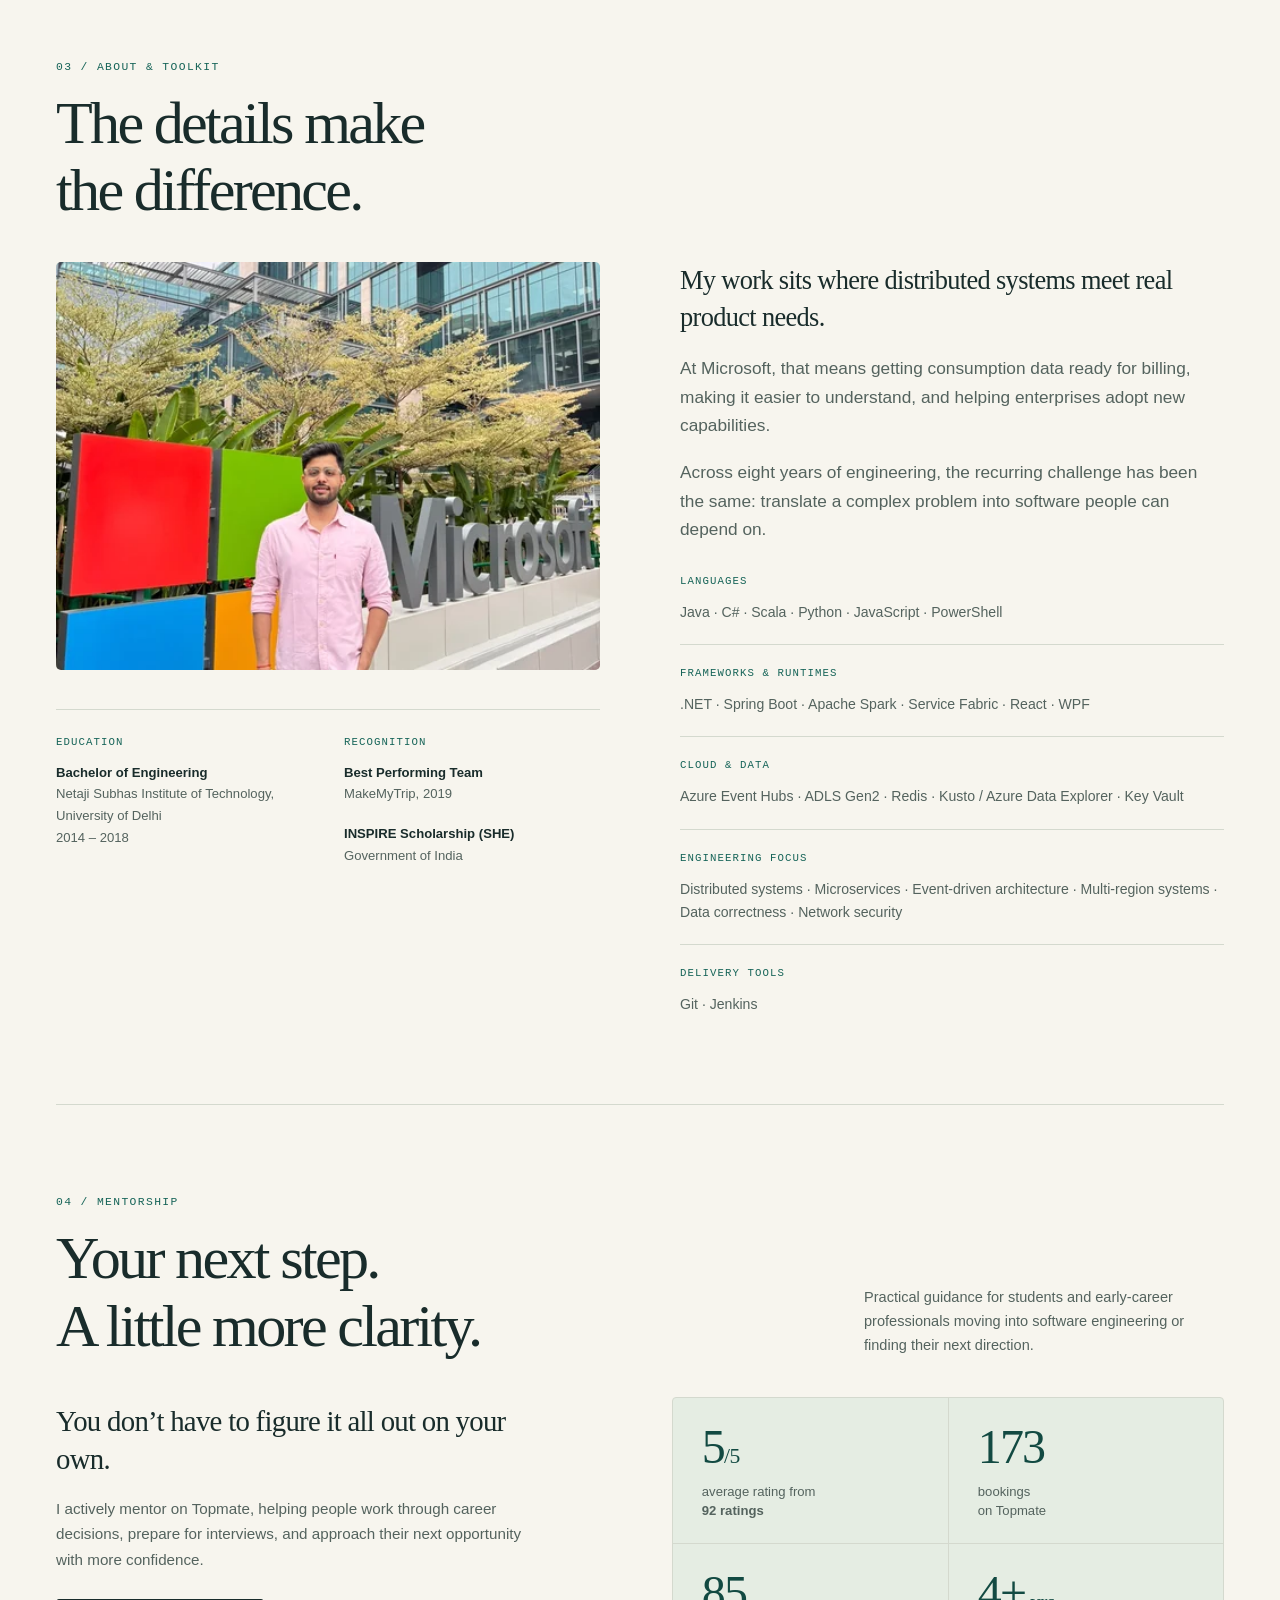
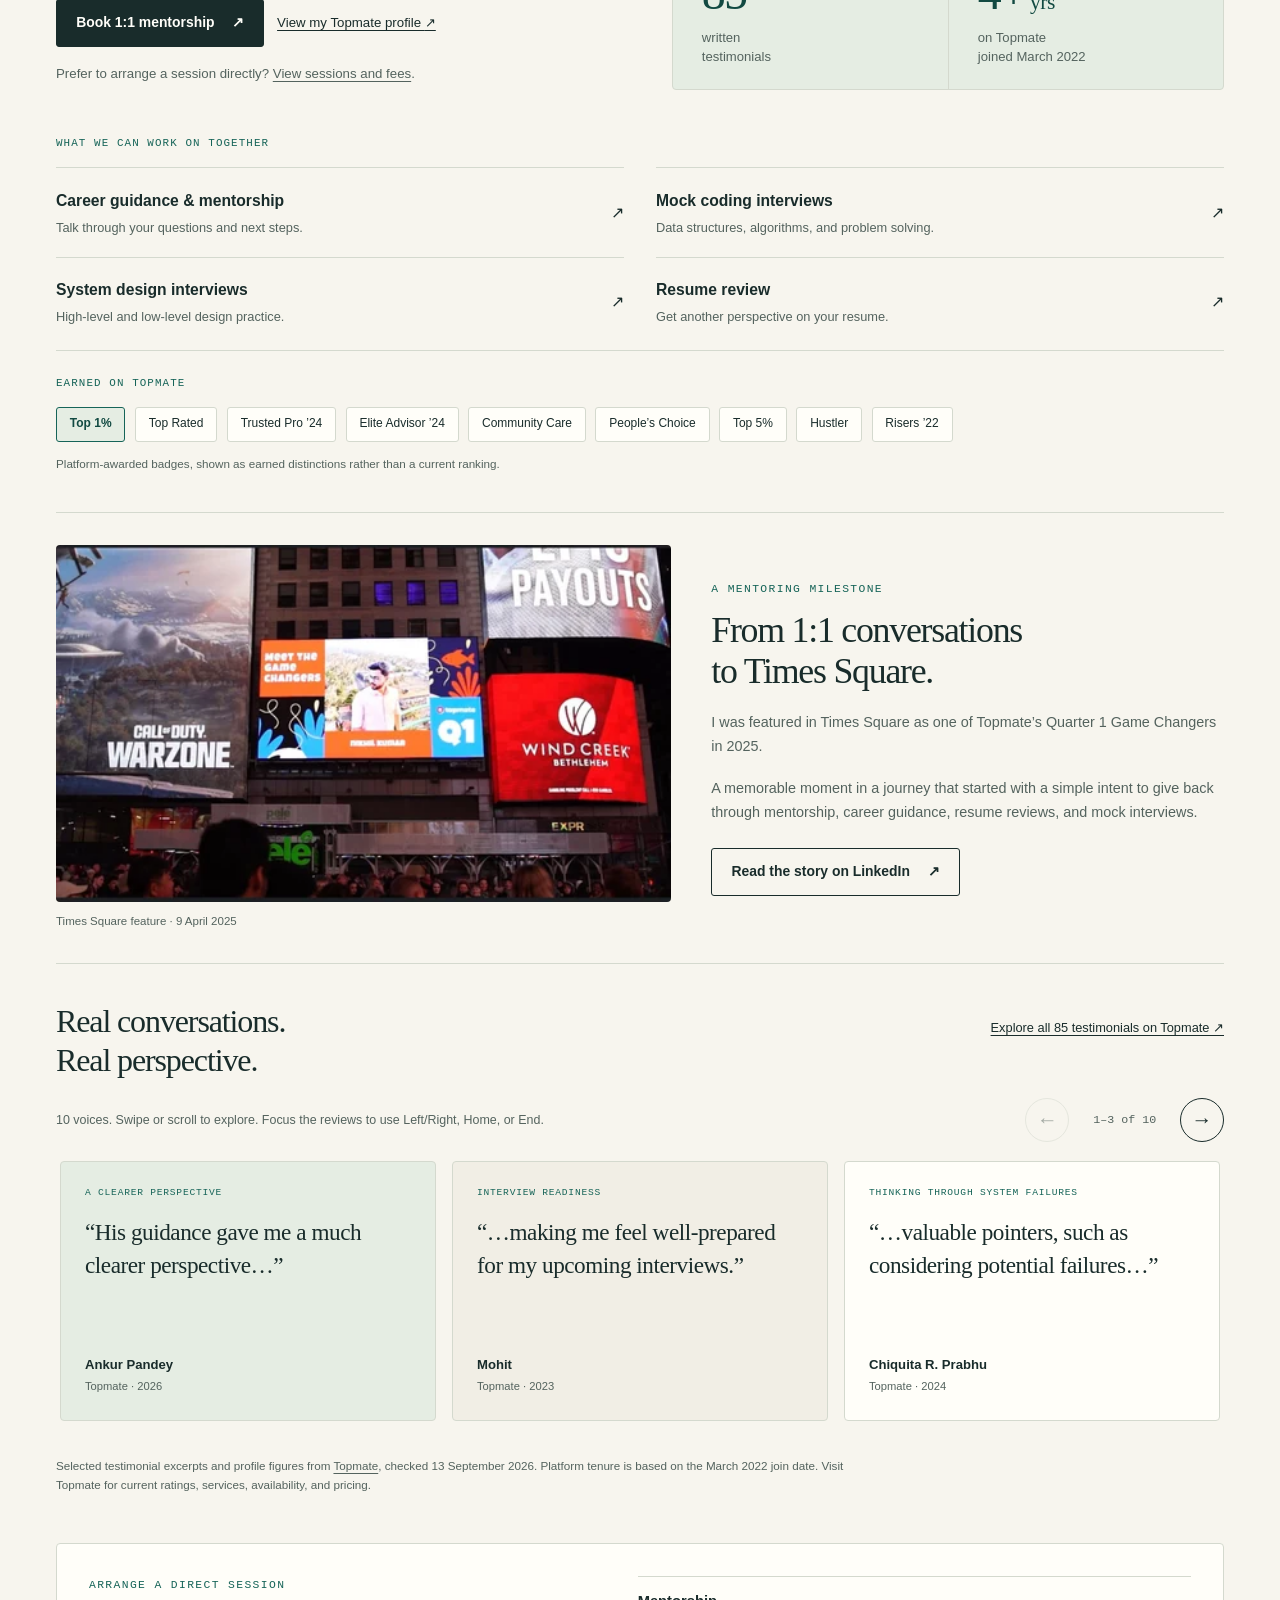
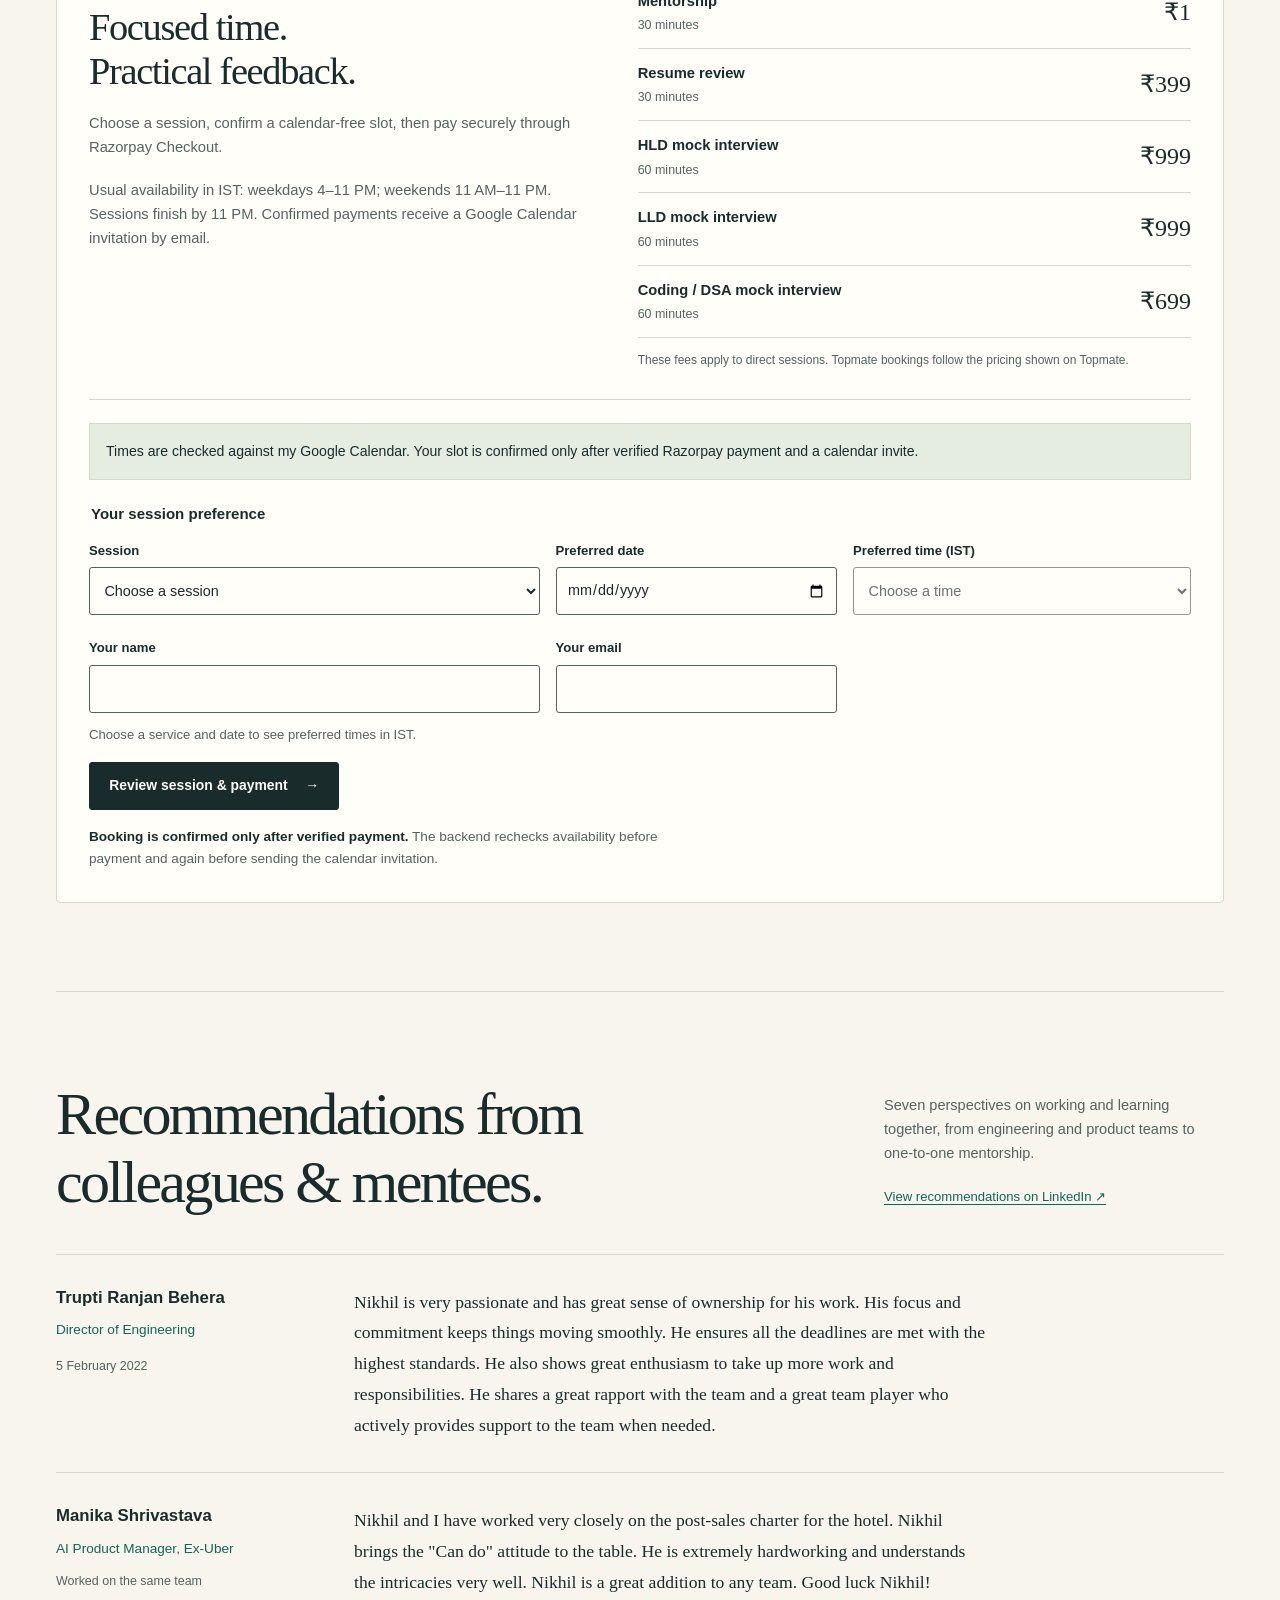
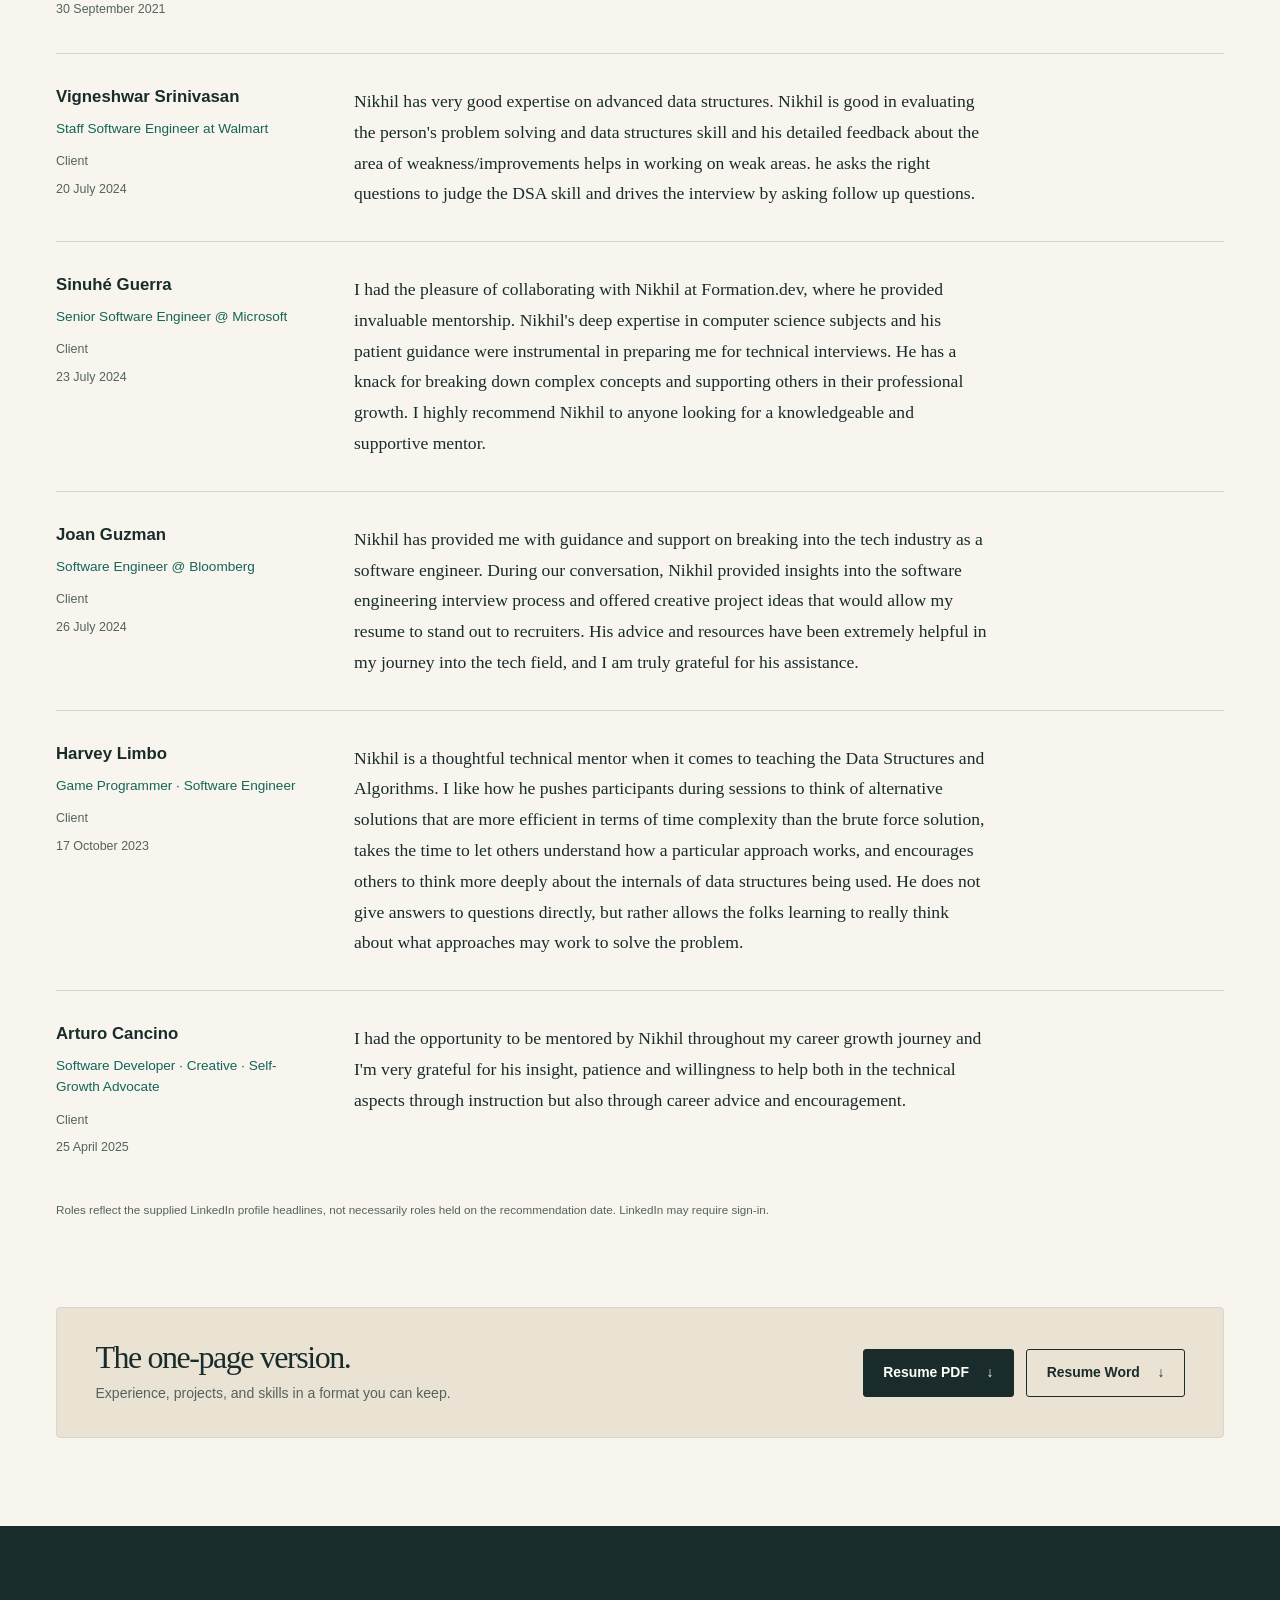
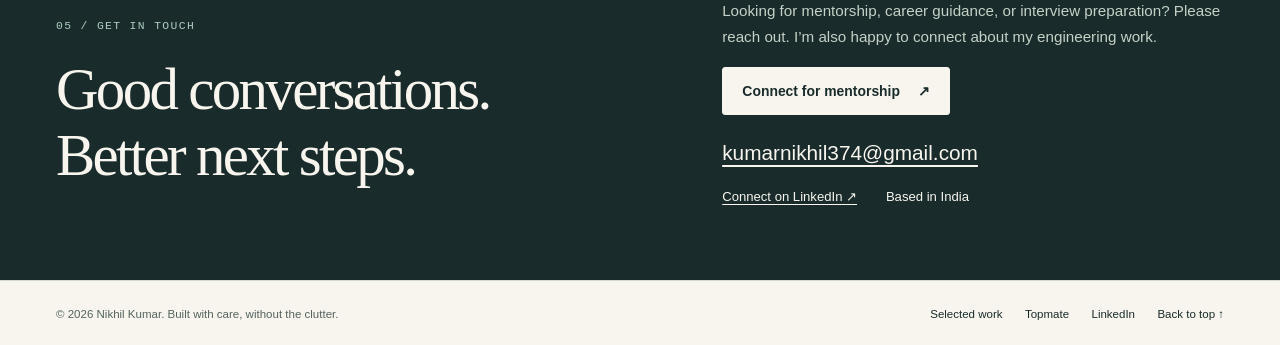
==== commit 7f901ab3: "Improve booking confirmation and calendar safety Co-authored-by: Copilot App <223556219+Copilot@user" ====
--- a/index.html
+++ b/index.html
@@ -403,12 +403,26 @@
               </div>
               <p class="booking-transfer-note" id="booking-transfer-note">Payment opens Razorpay Checkout. After a verified captured payment, a Google Calendar invitation is sent to the email above. If confirmation cannot be completed automatically, the paid booking is flagged for manual resolution.</p>
             </div>
+            <div class="booking-confirmation" data-booking-confirmation role="region" aria-labelledby="booking-confirmation-title" hidden>
+              <p class="booking-confirmation-thanks">Thank you.</p>
+              <h4 id="booking-confirmation-title" tabindex="-1">Your session is confirmed</h4>
+              <p data-confirmation-message></p>
+              <dl class="booking-summary">
+                <div><dt>Session</dt><dd data-confirmation-service></dd></div>
+                <div><dt>Confirmed time</dt><dd data-confirmation-time></dd></div>
+                <div><dt>Booking reference</dt><dd><code data-confirmation-booking-reference></code></dd></div>
+                <div><dt>Payment reference</dt><dd><code data-confirmation-payment-reference></code></dd></div>
+              </dl>
+              <div class="actions">
+                <a class="button button-secondary" data-confirmation-calendar-link href="#" target="_blank" rel="noopener noreferrer" hidden>Open calendar event <span aria-hidden="true">&#8599;</span></a>
+                <button class="button button-primary" type="button" data-book-another>Book another session <span aria-hidden="true">&#8594;</span></button>
+              </div>
+            </div>
           </div>
           <div data-booking-fallback>
-            <p>Arrange your preferred date and time by email before paying.</p>
+            <p>Direct payment requires the secure booking service. If it is unavailable, arrange your preferred date and time by email; do not send payment until the service is restored.</p>
             <div class="actions">
-              <a class="button button-primary" href="mailto:kumarnikhil374@gmail.com?subject=Direct%20session%20enquiry">1. Arrange by email <span aria-hidden="true">&#8599;</span></a>
-              <a class="button button-secondary" href="https://razorpay.me/@nikhilkumar7447" aria-describedby="direct-payment-note">2. Pay on Razorpay <span aria-hidden="true">&#8599;</span></a>
+              <a class="button button-primary" href="mailto:kumarnikhil374@gmail.com?subject=Direct%20session%20enquiry">Arrange by email <span aria-hidden="true">&#8599;</span></a>
             </div>
           </div>
           <p class="direct-payment-note" id="direct-payment-note"><strong>Booking is confirmed only after verified payment.</strong> The backend rechecks availability before payment and again before sending the calendar invitation.</p>
--- a/assets/styles.css
+++ b/assets/styles.css
@@ -227,7 +227,7 @@
 .direct-payment-note { max-width: 78ch; margin: 1rem 0 0; color: var(--muted); font-size: .85rem; }
 .direct-payment-note strong { color: var(--ink); }
 .direct-payment-actions [hidden] { display: none; }
-.booking-notice { padding: 1rem; border-left: 3px solid var(--teal); background: var(--mint); font-size: .88rem; }
+.booking-notice { padding: 1rem; border: 1px solid var(--line); background: var(--mint); font-size: .88rem; }
 .booking-fields { display: grid; grid-template-columns: minmax(0, 1.6fr) minmax(0, 1fr) minmax(0, 1.2fr); gap: 1rem; padding: 0; border: 0; margin: 1.4rem 0 0; min-width: 0; }
 .booking-fields legend { margin-bottom: .8rem; font-size: .94rem; font-weight: 600; }
 .booking-fields > div { min-width: 0; }
@@ -245,6 +245,13 @@
 .booking-review textarea { resize: vertical; font-size: .85rem; margin-bottom: .65rem; }
 .booking-review .actions { margin-top: 1rem; }
 .booking-transfer-note { font-size: .82rem; color: var(--muted); margin: 1rem 0 0; }
+.booking-confirmation { margin-top: 1.5rem; padding: clamp(1.25rem, 4vw, 2rem); border: 1px solid var(--teal); background: var(--mint); }
+.booking-confirmation-thanks { margin: 0 0 .35rem; color: var(--teal-dark); font-size: .82rem; font-weight: 700; letter-spacing: .08em; text-transform: uppercase; }
+.booking-confirmation h4 { margin: 0 0 .75rem; font: clamp(1.8rem, 4vw, 2.5rem)/1.1 var(--serif); letter-spacing: -.035em; }
+.booking-confirmation > p:not(.booking-confirmation-thanks) { max-width: 68ch; color: var(--muted); }
+.booking-confirmation .booking-summary { margin-top: 1.4rem; padding-block: 1rem; border-block: 1px solid var(--line); }
+.booking-confirmation code { color: var(--ink); font-size: .82rem; overflow-wrap: anywhere; }
+.booking-confirmation .actions { margin-top: 1.4rem; }
 .mentorship-badges { border-top: 1px solid var(--line); padding-top: 1.5rem; margin-top: .2rem; }
 .badge-list { display: flex; flex-wrap: wrap; gap: .6rem; list-style: none; padding: 0; margin: 0 0 .8rem; }
 .badge-list li { padding: .4rem .8rem; border: 1px solid var(--line); border-radius: 3px; background: var(--white); font-size: .75rem; margin: 0; }
@@ -350,7 +357,7 @@
 .case-section p, .case-section li { color: var(--muted); font-size: 1rem; }
 .case-section strong { color: var(--ink); font-weight: 600; }
 .case-section p:last-child { margin-bottom: 0; }
-.scope-note { padding: 1.25rem 1.5rem; margin-block: 1.7rem; border-left: 3px solid var(--teal); background: var(--mint); }
+.scope-note { padding: 1.25rem 1.5rem; margin-block: 1.7rem; border: 1px solid var(--line); background: var(--mint); }
 .scope-note p { font-size: .88rem; margin: 0; }
 .principles { list-style: none; padding: 0; margin-block: 1.8rem 0; counter-reset: principles; }
 .principles li { counter-increment: principles; display: grid; grid-template-columns: 36px 1fr; gap: 1rem; padding-block: 1.25rem; border-top: 1px solid var(--line); margin: 0; }
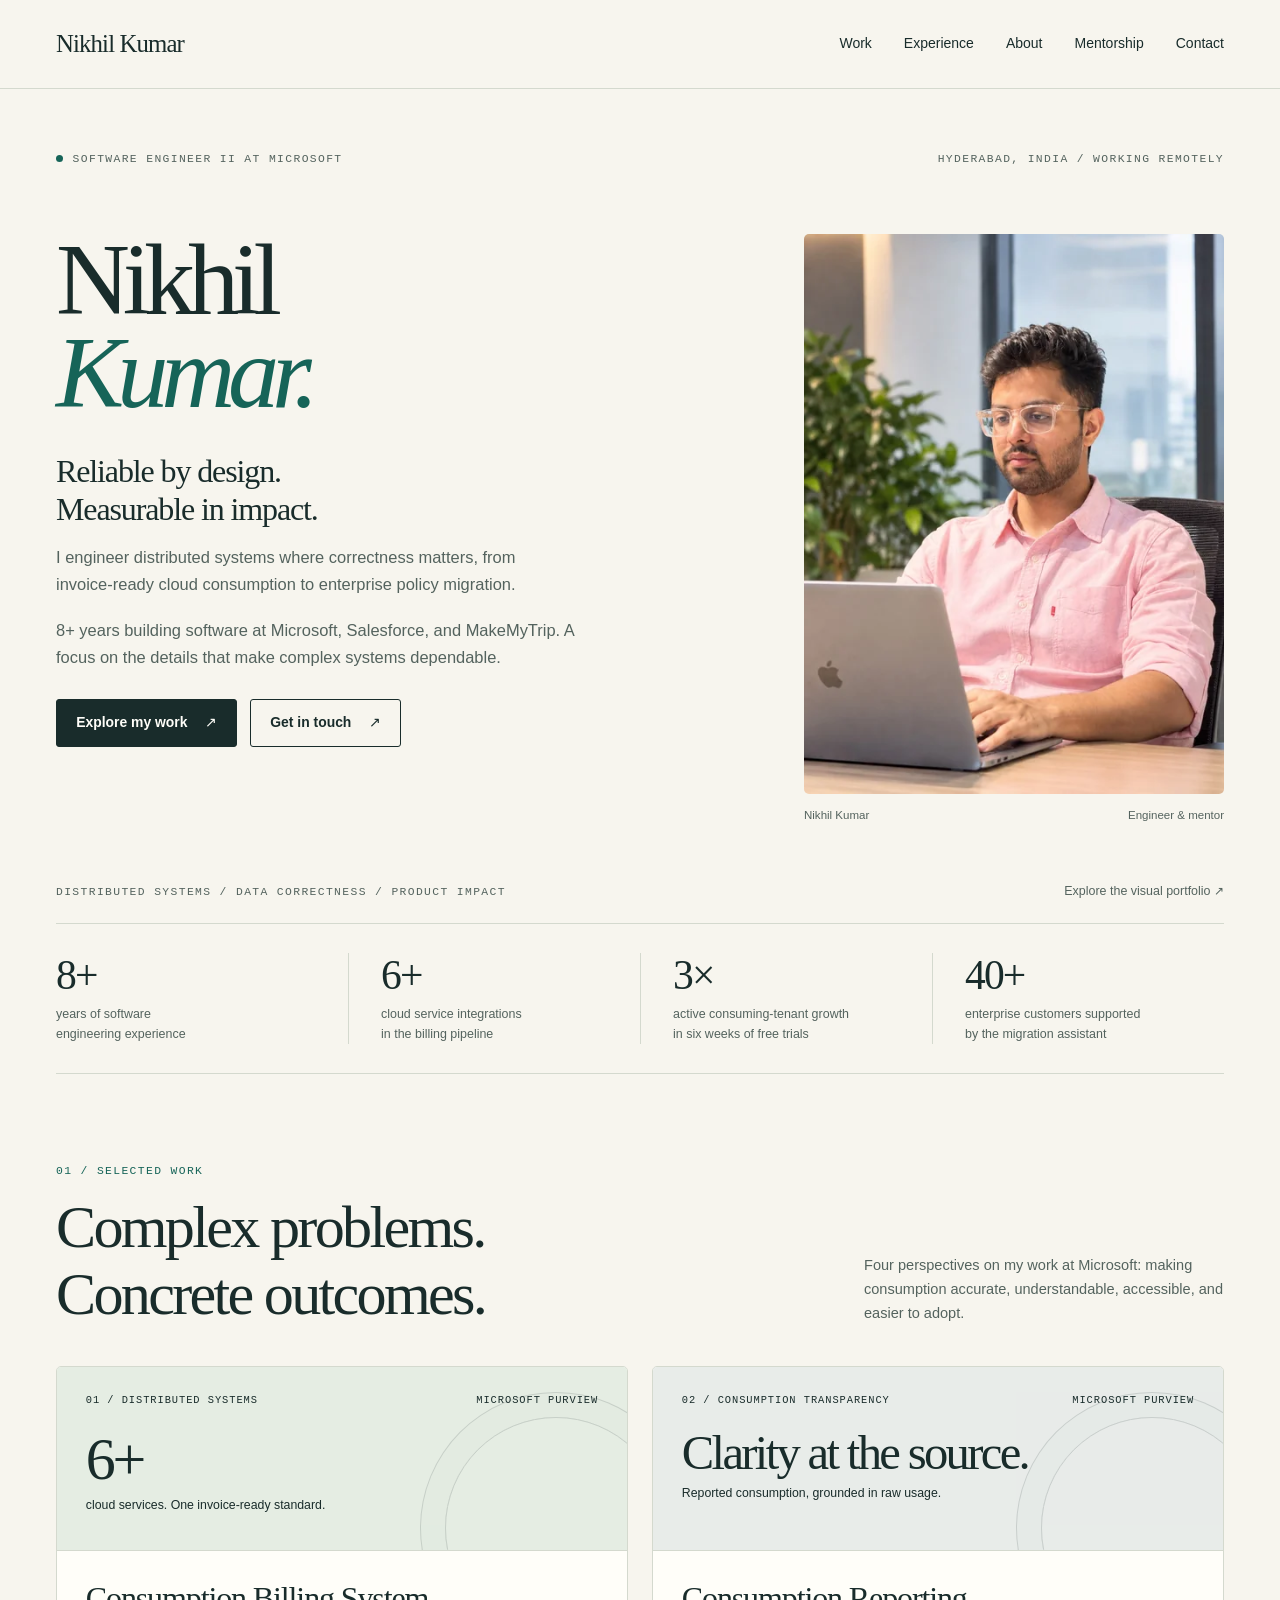
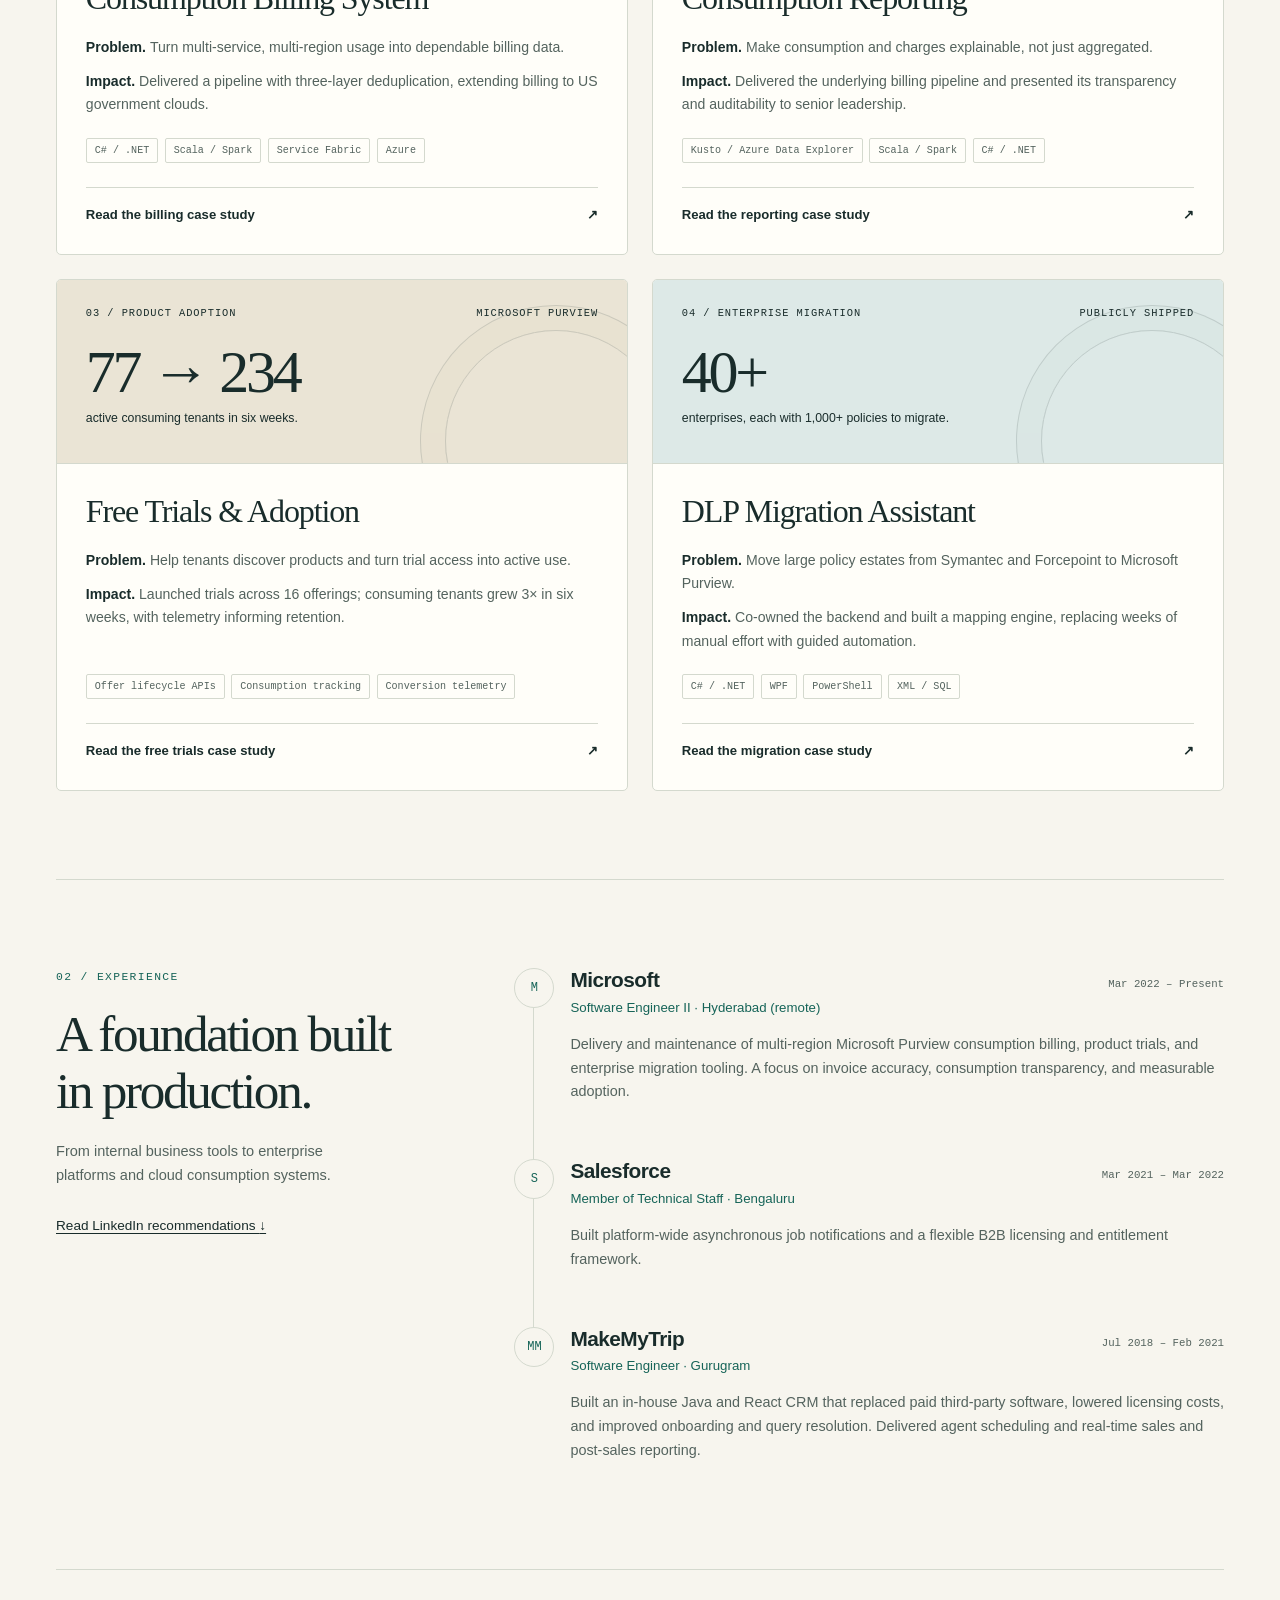
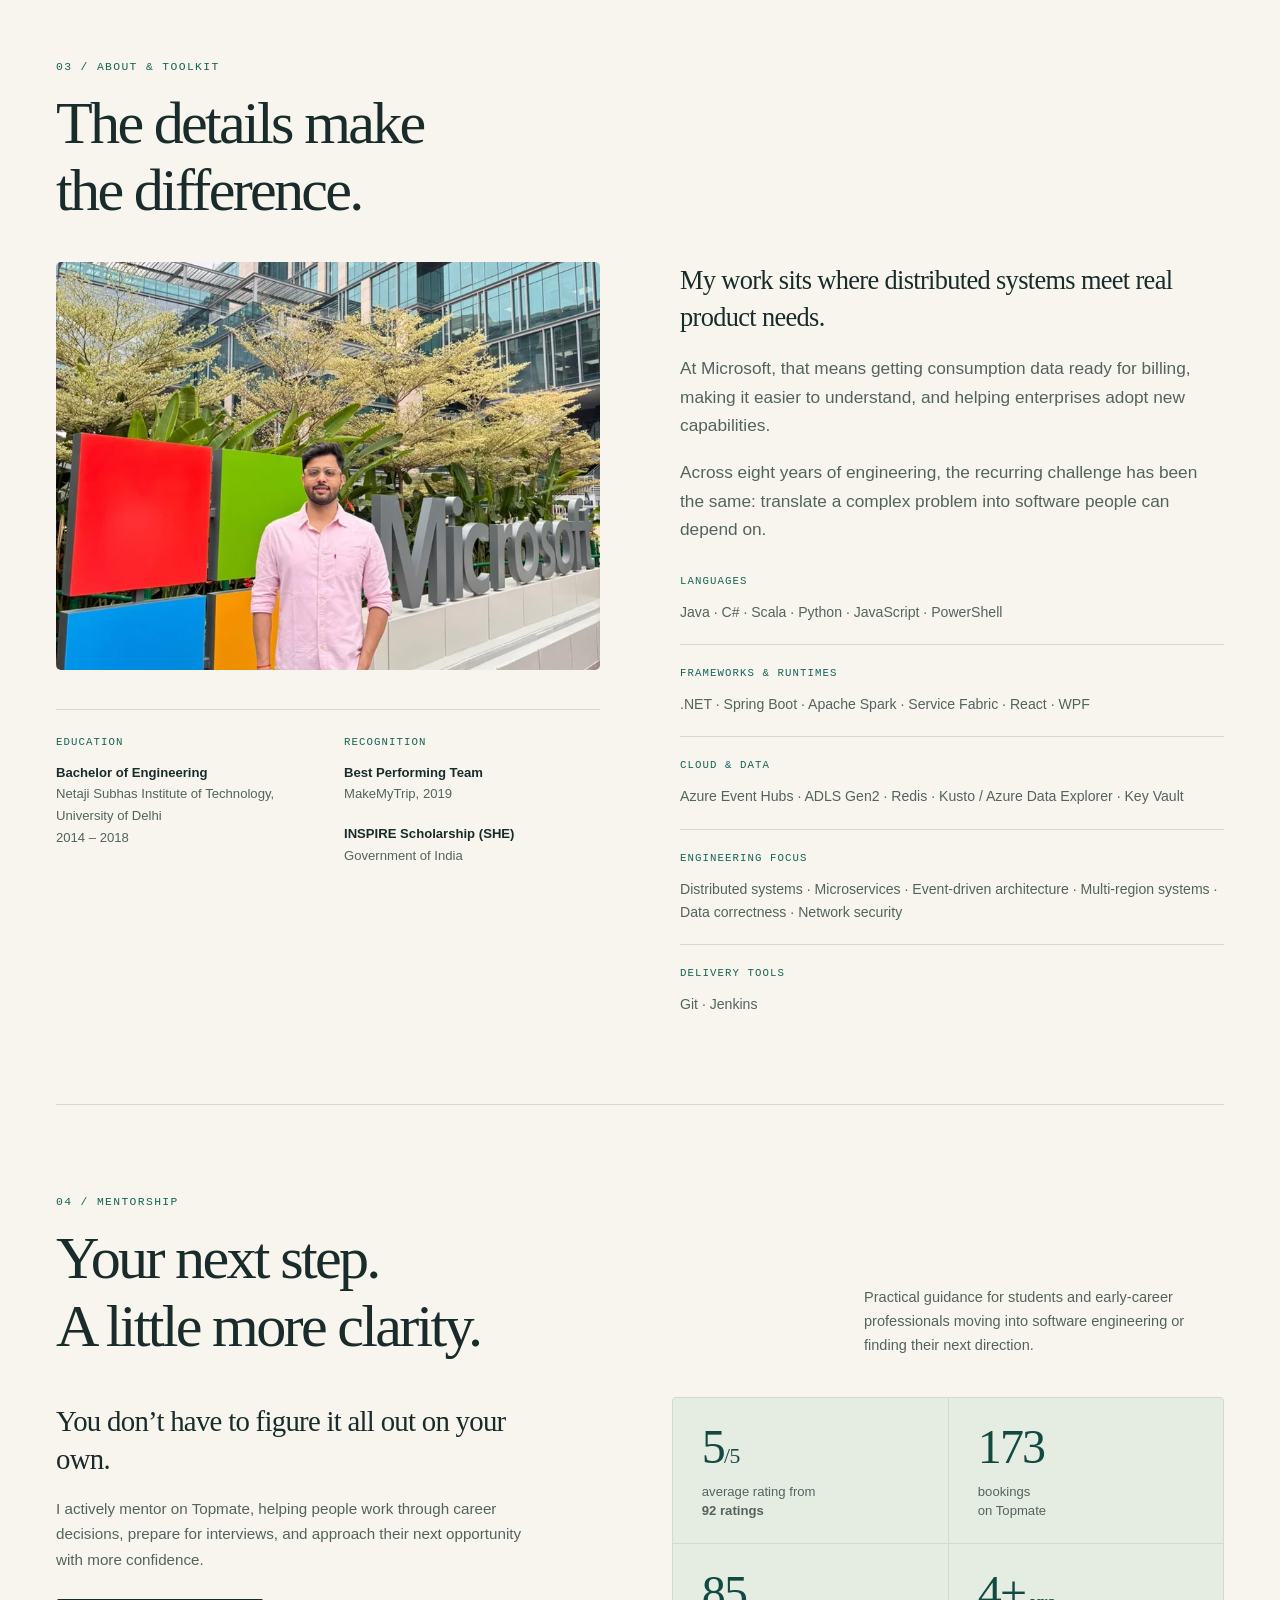
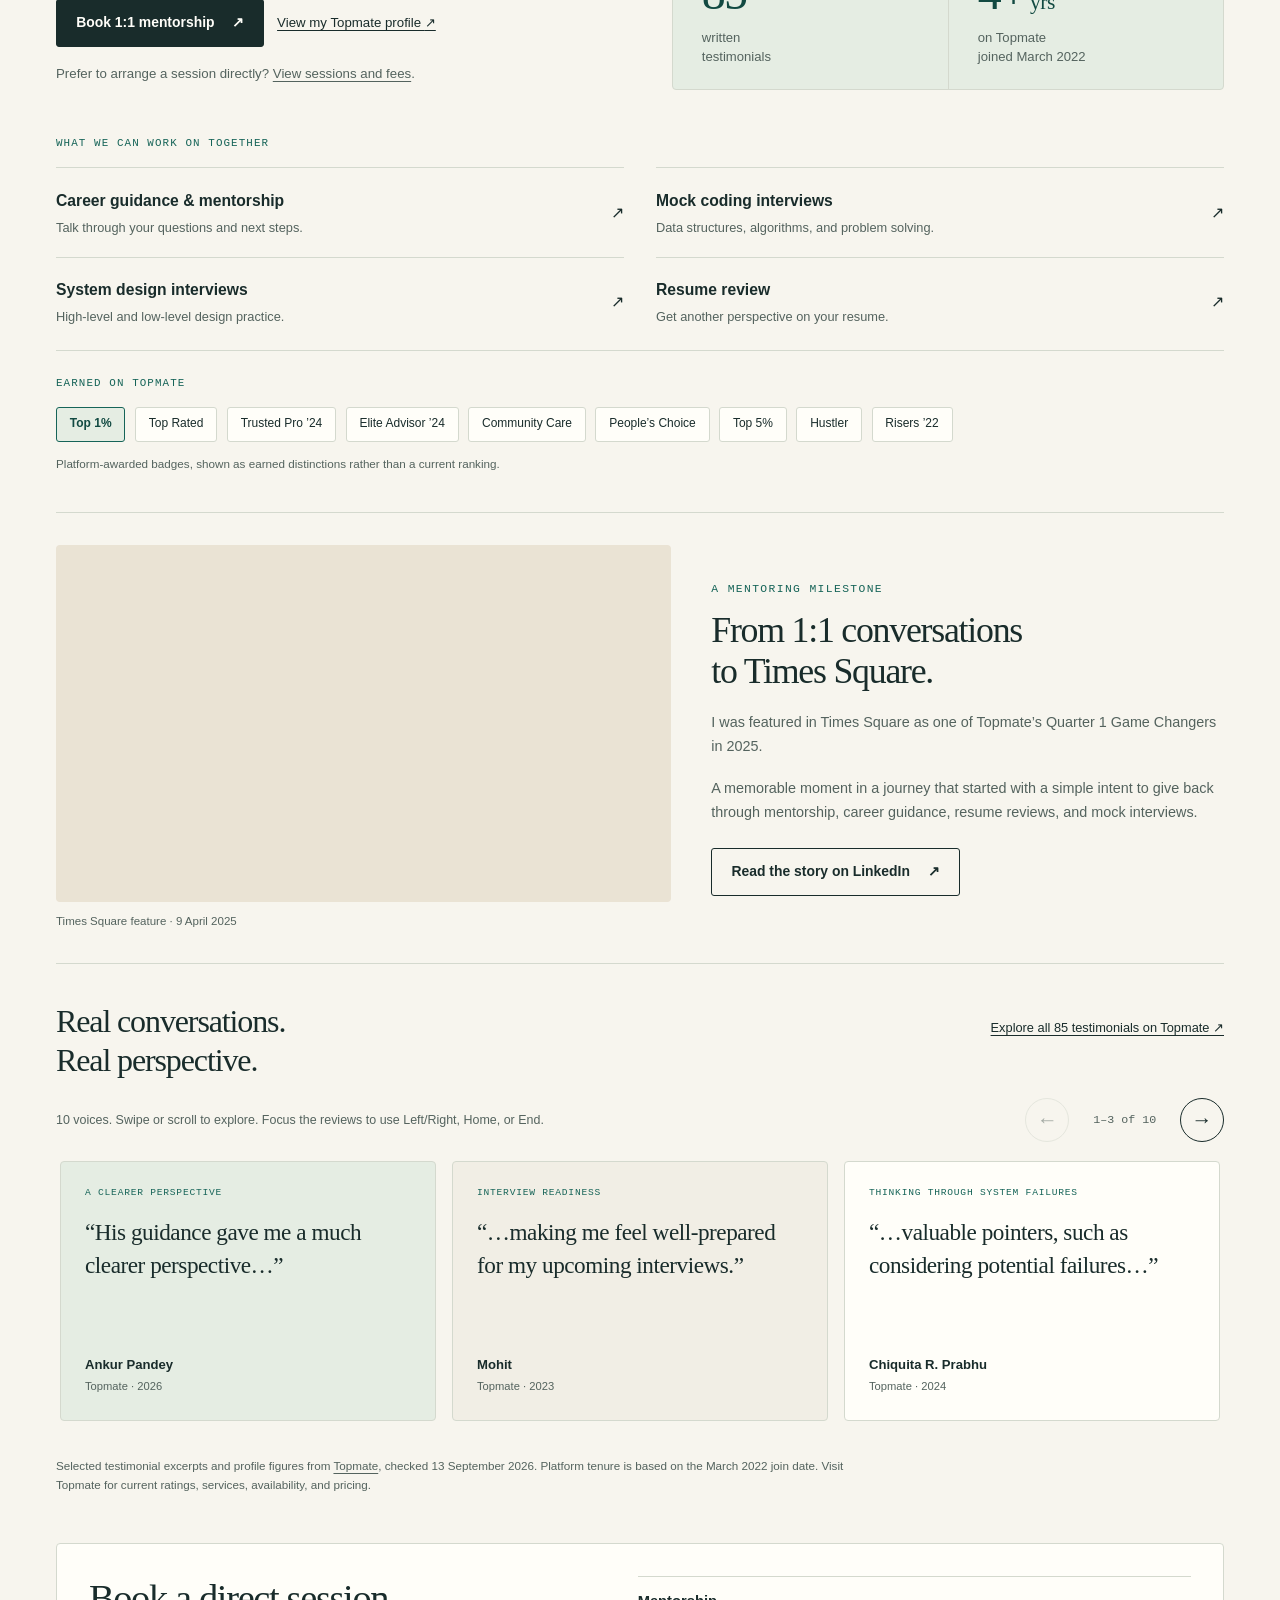
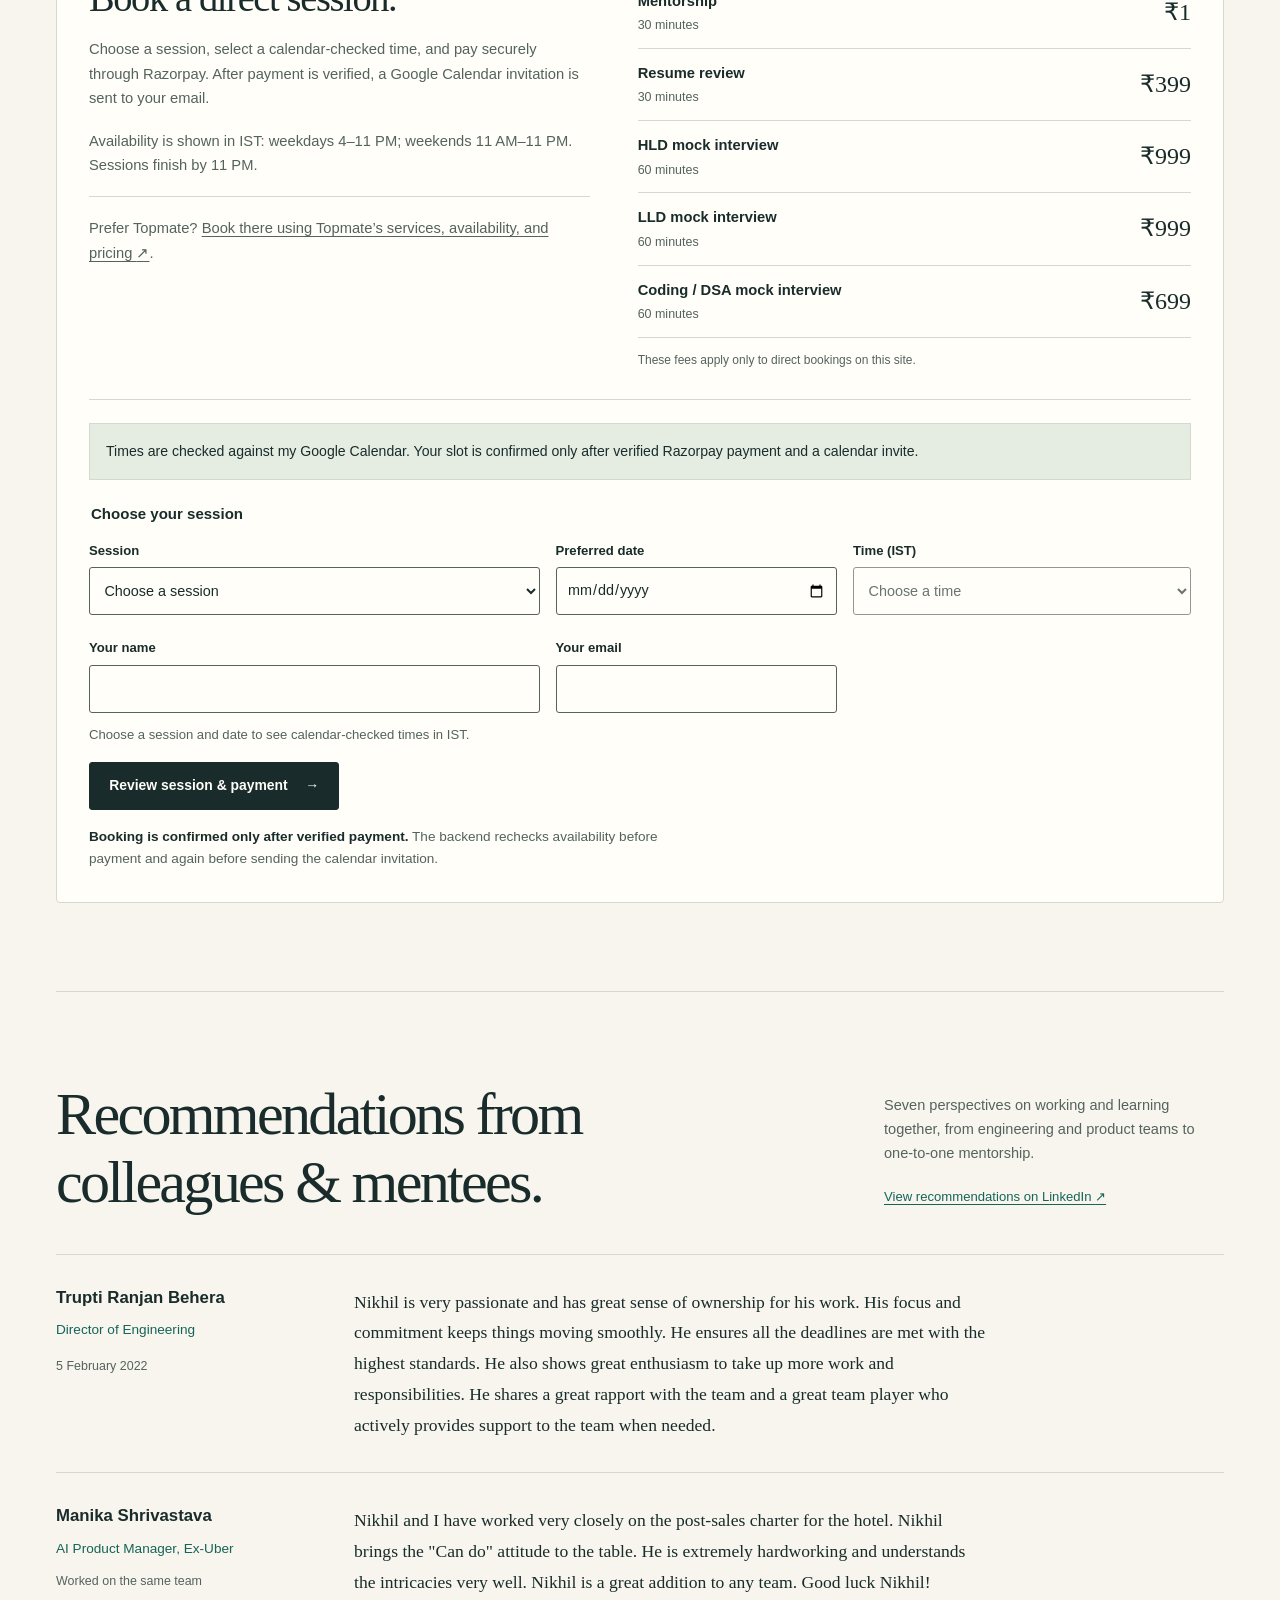
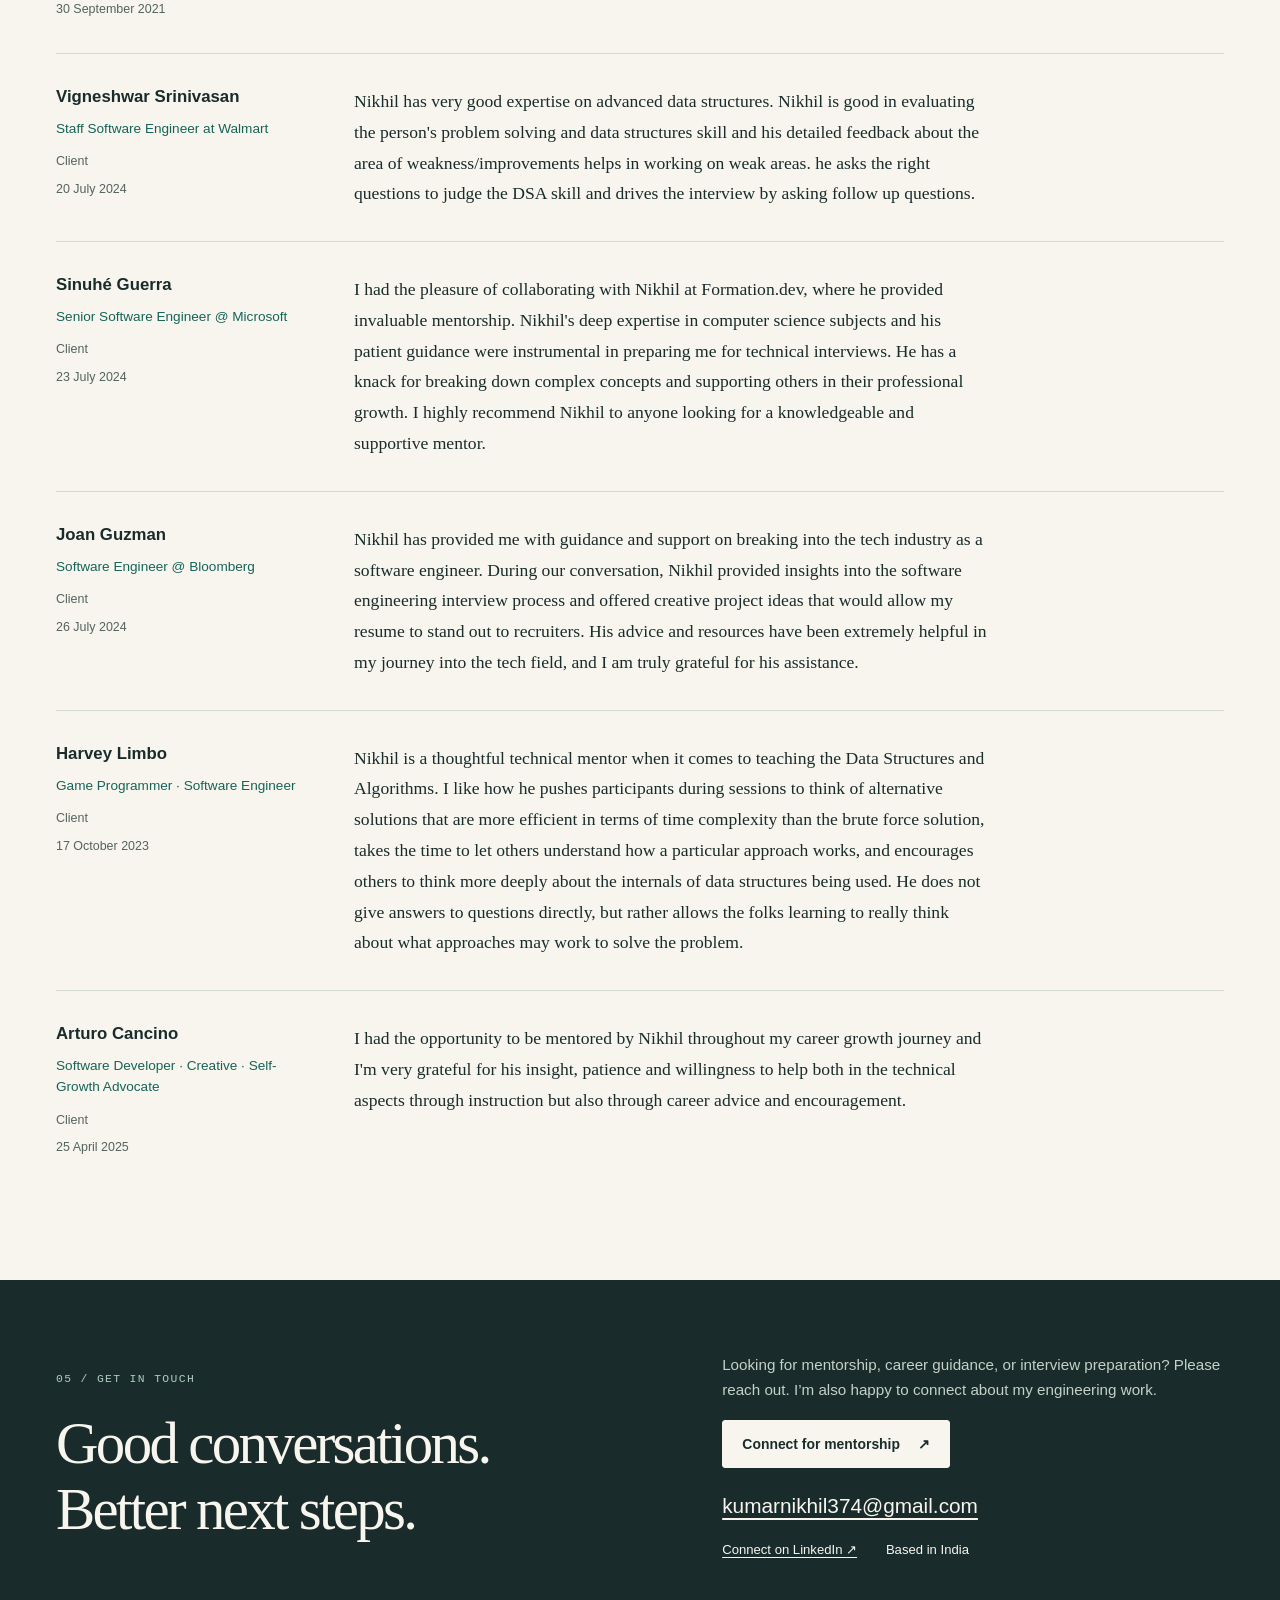
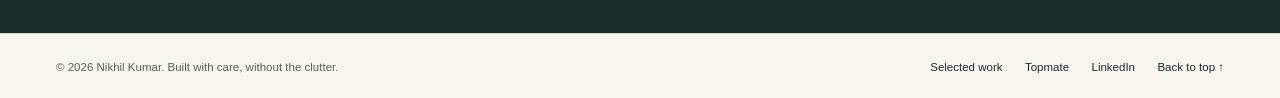
==== commit 7f2fe582: "Improve portfolio booking experience Co-authored-by: Copilot App <223556219+Copilot@users.noreply.gi" ====
--- a/index.html
+++ b/index.html
@@ -7,6 +7,9 @@
   <title>Nikhil Kumar | Software Engineer II at Microsoft</title>
   <link rel="canonical" href="https://cracker-jack.github.io/nikhil-kumar-portfolio/">
   <meta name="description" content="Nikhil Kumar, Software Engineer II at Microsoft. Explore distributed systems work and connect for career mentorship, interview preparation, and guidance on Topmate.">
+  <meta name="author" content="Nikhil Kumar">
+  <meta name="robots" content="index,follow,max-image-preview:large,max-snippet:-1,max-video-preview:-1">
+  <link rel="alternate" type="text/plain" href="llms.txt" title="LLM-readable portfolio summary">
   <meta property="og:type" content="website">
   <meta property="og:site_name" content="Nikhil Kumar">
   <meta property="og:url" content="https://cracker-jack.github.io/nikhil-kumar-portfolio/">
@@ -20,21 +23,49 @@
   <meta name="twitter:card" content="summary_large_image">
   <link rel="icon" href="assets/favicon.svg" type="image/svg+xml">
   <link rel="stylesheet" href="assets/styles.css">
-  <script src="assets/site.js" defer></script>
+  <script src="assets/site.js?v=20260922" defer></script>
   <script type="module" src="assets/booking.js"></script>
   <script type="application/ld+json">
   {
     "@context": "https://schema.org",
-    "@type": "Person",
-    "name": "Nikhil Kumar",
-    "url": "https://cracker-jack.github.io/nikhil-kumar-portfolio/",
-    "jobTitle": "Software Engineer II",
-    "worksFor": { "@type": "Organization", "name": "Microsoft" },
-    "email": "mailto:kumarnikhil374@gmail.com",
-    "address": { "@type": "PostalAddress", "addressCountry": "IN" },
-    "alumniOf": { "@type": "CollegeOrUniversity", "name": "Netaji Subhas Institute of Technology, University of Delhi" },
-    "sameAs": ["https://www.linkedin.com/in/nikhilkr96/", "https://topmate.io/nikhil_kr"],
-    "knowsAbout": ["Distributed systems", "Consumption billing", "Data correctness", "Event-driven architecture", "Microservices"]
+    "@graph": [
+      {
+        "@type": "WebSite",
+        "@id": "https://cracker-jack.github.io/nikhil-kumar-portfolio/#website",
+        "url": "https://cracker-jack.github.io/nikhil-kumar-portfolio/",
+        "name": "Nikhil Kumar Portfolio",
+        "inLanguage": "en-IN",
+        "publisher": { "@id": "https://cracker-jack.github.io/nikhil-kumar-portfolio/#person" }
+      },
+      {
+        "@type": "ProfilePage",
+        "@id": "https://cracker-jack.github.io/nikhil-kumar-portfolio/#profile",
+        "url": "https://cracker-jack.github.io/nikhil-kumar-portfolio/",
+        "name": "Nikhil Kumar | Software Engineer II at Microsoft",
+        "isPartOf": { "@id": "https://cracker-jack.github.io/nikhil-kumar-portfolio/#website" },
+        "mainEntity": { "@id": "https://cracker-jack.github.io/nikhil-kumar-portfolio/#person" }
+      },
+      {
+        "@type": "Person",
+        "@id": "https://cracker-jack.github.io/nikhil-kumar-portfolio/#person",
+        "name": "Nikhil Kumar",
+        "url": "https://cracker-jack.github.io/nikhil-kumar-portfolio/",
+        "description": "Software Engineer II at Microsoft with 8+ years of experience engineering reliable distributed systems and cloud products.",
+        "jobTitle": "Software Engineer II",
+        "worksFor": { "@type": "Organization", "name": "Microsoft" },
+        "email": "mailto:kumarnikhil374@gmail.com",
+        "address": { "@type": "PostalAddress", "addressCountry": "IN" },
+        "alumniOf": { "@type": "CollegeOrUniversity", "name": "Netaji Subhas Institute of Technology, University of Delhi" },
+        "sameAs": ["https://www.linkedin.com/in/nikhilkr96/", "https://topmate.io/nikhil_kr"],
+        "knowsAbout": ["Distributed systems", "Consumption billing", "Data correctness", "Event-driven architecture", "Microservices", "Multi-region systems", "Cloud security"],
+        "subjectOf": [
+          "https://cracker-jack.github.io/nikhil-kumar-portfolio/projects/billing-system.html",
+          "https://cracker-jack.github.io/nikhil-kumar-portfolio/projects/reporting.html",
+          "https://cracker-jack.github.io/nikhil-kumar-portfolio/projects/free-trials.html",
+          "https://cracker-jack.github.io/nikhil-kumar-portfolio/projects/migration-assistant.html"
+        ]
+      }
+    ]
   }
   </script>
 </head>
@@ -53,7 +84,6 @@
           <li><a href="#about">About</a></li>
           <li><a href="#mentorship">Mentorship</a></li>
           <li><a href="#contact">Contact</a></li>
-          <li><a class="nav-resume" href="#resume">Resume <span aria-hidden="true">&#8595;</span></a></li>
         </ul>
       </nav>
     </div>
@@ -356,10 +386,10 @@
       <p class="source-note mentorship-source">Selected testimonial excerpts and profile figures from <a href="https://topmate.io/nikhil_kr">Topmate</a>, checked <time datetime="2026-09-13">13 September 2026</time>. Platform tenure is based on the March 2022 join date. Visit Topmate for current ratings, services, availability, and pricing.</p>
       <section class="direct-sessions" id="direct-sessions" aria-labelledby="direct-sessions-title" data-availability-api="https://nikhil-bookings-api-otzn3ne7rq-el.a.run.app/api/availability" data-booking-api="https://nikhil-bookings-api-otzn3ne7rq-el.a.run.app">
         <div class="direct-sessions-copy">
-          <p class="eyebrow">Arrange a direct session</p>
-          <h3 id="direct-sessions-title">Focused time.<br>Practical feedback.</h3>
-          <p>Choose a session, confirm a calendar-free slot, then pay securely through Razorpay Checkout.</p>
-          <p class="direct-availability">Usual availability in IST: weekdays 4&ndash;11 PM; weekends 11 AM&ndash;11 PM. Sessions finish by 11 PM. Confirmed payments receive a Google Calendar invitation by email.</p>
+          <h3 id="direct-sessions-title">Book a direct session.</h3>
+          <p>Choose a session, select a calendar-checked time, and pay securely through Razorpay. After payment is verified, a Google Calendar invitation is sent to your email.</p>
+          <p class="direct-availability">Availability is shown in IST: weekdays 4&ndash;11 PM; weekends 11 AM&ndash;11 PM. Sessions finish by 11 PM.</p>
+          <p class="direct-booking-alternative">Prefer Topmate? <a href="https://topmate.io/nikhil_kr">Book there using Topmate&rsquo;s services, availability, and pricing <span aria-hidden="true">&#8599;</span></a>.</p>
         </div>
         <div>
           <dl class="direct-session-prices" aria-label="Direct session prices in Indian rupees">
@@ -369,44 +399,59 @@
             <div data-service-id="lld-mock"><dt>LLD mock interview<span>60 minutes</span></dt><dd><data value="999">&#8377;999</data></dd></div>
             <div data-service-id="dsa-mock"><dt>Coding / DSA mock interview<span>60 minutes</span></dt><dd><data value="699">&#8377;699</data></dd></div>
           </dl>
-          <p class="direct-rates-note">These fees apply to direct sessions. Topmate bookings follow the pricing shown on Topmate.</p>
+          <p class="direct-rates-note">These fees apply only to direct bookings on this site.</p>
         </div>
         <div class="direct-payment-actions">
           <div data-slot-picker hidden>
-            <p class="booking-notice" id="booking-notice"><strong>Choose a preferred time, not a confirmed booking.</strong> These times follow my usual hours; live Google Calendar availability is not connected. Please agree the slot with me before paying.</p>
+            <p class="booking-notice" id="booking-notice"><strong>Choose your session and a calendar-checked time.</strong> A time is confirmed only after Razorpay verifies your payment and the calendar invitation is created.</p>
             <form data-booking-form aria-describedby="booking-notice">
               <fieldset class="booking-fields">
-                <legend>Your session preference</legend>
-                <div><label for="booking-service">Session</label><select id="booking-service" required aria-describedby="booking-service-details"><option value="">Choose a session</option></select><p class="booking-service-details" id="booking-service-details" role="status"></p></div>
-                <div><label for="booking-date">Preferred date</label><input id="booking-date" type="date" required></div>
-                <div><label for="booking-time">Preferred time (IST)</label><select id="booking-time" required disabled><option value="">Choose a time</option></select></div>
+                <legend>Choose your session</legend>
+                <div><label for="booking-service">Session</label><select id="booking-service" name="service" required aria-describedby="booking-service-details"><option value="">Choose a session</option></select><p class="booking-service-details" id="booking-service-details" role="status"></p></div>
+                <div><label for="booking-date">Preferred date</label><input id="booking-date" name="date" type="date" required></div>
+                <div class="booking-time-field"><label for="booking-time">Time (IST)</label><div class="booking-time-select"><select id="booking-time" name="time" required disabled><option value="">Choose a time</option></select></div><div class="booking-slot-options" data-slot-options aria-label="Available times in IST" hidden></div></div>
                 <div data-customer-field hidden><label for="booking-name">Your name</label><input id="booking-name" name="name" autocomplete="name" maxlength="80"></div>
-                <div data-customer-field hidden><label for="booking-email">Your email</label><input id="booking-email" name="email" type="email" inputmode="email" autocomplete="email" maxlength="120" pattern="^[^\s@]+@[^\s@]+\.[^\s@]{2,}$"></div>
+                <div data-customer-field hidden><label for="booking-email">Your email</label><input id="booking-email" name="email" type="email" inputmode="email" autocomplete="email" spellcheck="false" maxlength="120" pattern="^[^\s@]+@[^\s@]+\.[^\s@]{2,}$"></div>
+                <div class="booking-whatsapp" data-whatsapp-option hidden>
+                  <label class="booking-consent" for="booking-whatsapp-consent">
+                    <input id="booking-whatsapp-consent" name="whatsappConsent" type="checkbox" value="true">
+                    <span>Also send my booking confirmation on WhatsApp.</span>
+                  </label>
+                  <div data-whatsapp-phone hidden>
+                    <label for="booking-phone">WhatsApp number</label>
+                    <input id="booking-phone" name="phone" type="tel" inputmode="tel" autocomplete="tel" spellcheck="false" maxlength="18" placeholder="+919876543210" aria-describedby="booking-phone-hint">
+                    <p class="booking-service-details" id="booking-phone-hint">Include the country code. Consent applies only to booking confirmation messages from Nikhil Kumar.</p>
+                  </div>
+                </div>
               </fieldset>
+              <div class="booking-service-outcome" data-service-outcome aria-live="polite" hidden>
+                <h4>What we&rsquo;ll focus on</h4>
+                <p data-service-outcome-copy></p>
+              </div>
               <p class="booking-status" id="booking-status" role="status"></p>
               <p class="booking-notice" data-calendar-failure hidden>The calendar service is unavailable. <a href="mailto:kumarnikhil374@gmail.com?subject=Direct%20session%20enquiry">Email to arrange a session</a>; no slot has been reserved.</p>
+              <p class="booking-recovery" data-slot-recovery hidden><a href="mailto:kumarnikhil374@gmail.com?subject=Direct%20session%20enquiry">Request another time by email <span aria-hidden="true">&#8599;</span></a></p>
               <button class="button button-primary" type="submit">Review session &amp; payment <span aria-hidden="true">&#8594;</span></button>
             </form>
             <div class="booking-review" data-booking-review hidden>
-              <h4 id="booking-review-title" tabindex="-1">Your preferred session</h4>
+              <p class="booking-review-kicker">Ready for checkout</p>
+              <h4 id="booking-review-title" tabindex="-1">Confirm your session</h4>
+              <p class="booking-review-intro">This time is calendar-checked now. It becomes final after successful payment is verified.</p>
               <dl class="booking-summary">
                 <div><dt>Session</dt><dd data-review-service></dd></div>
-                <div><dt>Preferred time</dt><dd data-review-date></dd></div>
+                <div><dt>Selected time</dt><dd data-review-date></dd></div>
                 <div><dt>Session fee</dt><dd data-review-price></dd></div>
               </dl>
-              <label for="booking-note">Booking note</label>
-              <textarea id="booking-note" rows="3" readonly></textarea>
-              <button class="button button-secondary" type="button" data-copy-booking-note>Copy payment note</button>
-              <p class="booking-status" id="booking-copy-status" role="status"></p>
               <div class="actions">
                 <button class="button button-primary" type="button" aria-describedby="direct-payment-note booking-transfer-note" data-booking-pay>Pay with Razorpay <span aria-hidden="true">&#8594;</span></button>
               </div>
-              <p class="booking-transfer-note" id="booking-transfer-note">Payment opens Razorpay Checkout. After a verified captured payment, a Google Calendar invitation is sent to the email above. If confirmation cannot be completed automatically, the paid booking is flagged for manual resolution.</p>
+              <p class="booking-transfer-note" id="booking-transfer-note">Payment opens Razorpay Checkout. After verified payment, your Google Calendar invitation is sent to the email above. If the invitation cannot be created automatically, the paid booking is flagged for manual resolution.</p>
             </div>
             <div class="booking-confirmation" data-booking-confirmation role="region" aria-labelledby="booking-confirmation-title" hidden>
               <p class="booking-confirmation-thanks">Thank you.</p>
               <h4 id="booking-confirmation-title" tabindex="-1">Your session is confirmed</h4>
               <p data-confirmation-message></p>
+              <p data-confirmation-whatsapp hidden></p>
               <dl class="booking-summary">
                 <div><dt>Session</dt><dd data-confirmation-service></dd></div>
                 <div><dt>Confirmed time</dt><dd data-confirmation-time></dd></div>
@@ -516,15 +561,6 @@
           </blockquote>
         </figure>
       </div>
-      <p class="source-note recommendations-source">Roles reflect the supplied LinkedIn profile headlines, not necessarily roles held on the recommendation date. LinkedIn may require sign-in.</p>
-    </section>
-
-    <section class="container resume-strip" id="resume" aria-labelledby="resume-title">
-      <div><h2 id="resume-title">The one-page version.</h2><p>Experience, projects, and skills in a format you can keep.</p></div>
-      <div class="actions">
-        <a class="button button-primary" href="assets/resume/Nikhil-Kumar-Resume.pdf" download>Resume PDF <span aria-hidden="true">&#8595;</span></a>
-        <a class="button button-secondary" href="assets/resume/Nikhil-Kumar-Resume.docx" download>Resume Word <span aria-hidden="true">&#8595;</span></a>
-      </div>
     </section>
     <section class="contact-panel" id="contact" aria-labelledby="contact-title">
       <div class="container contact-inner">
--- a/assets/styles.css
+++ b/assets/styles.css
@@ -66,7 +66,6 @@
 .nav-links li + li { margin: 0; }
 .nav-links a { display: block; padding: .6rem 0; text-decoration: none; font-size: .875rem; }
 .nav-links a:hover { text-decoration: underline; }
-.nav-links .nav-resume { padding: .55rem 1rem; border: 1px solid var(--ink); border-radius: 3px; }
 .nav-toggle { display: none; }
 .eyebrow { font: .71rem/1.6 var(--mono); text-transform: uppercase; letter-spacing: .12em; }
 .eyebrow-line { display: flex; align-items: center; gap: .6rem; }
@@ -211,10 +210,10 @@
 .mentorship-intro .direct-session-intro { font-size: .83rem; margin-top: 1rem; margin-bottom: 0; }
 .direct-sessions { display: grid; grid-template-columns: minmax(0, .95fr) minmax(0, 1.05fr); gap: 1.8rem 3rem; margin-top: 3rem; padding: 2rem; border: 1px solid var(--line); border-radius: 4px; background: var(--white); }
 .direct-sessions > div { min-width: 0; }
-.direct-sessions-copy .eyebrow { color: var(--teal); margin-bottom: .7rem; }
 .direct-sessions-copy h3 { font: clamp(1.9rem, 3vw, 2.6rem)/1.15 var(--serif); letter-spacing: -.035em; margin-bottom: 1.1rem; }
 .direct-sessions-copy > p:not(.eyebrow) { color: var(--muted); font-size: .92rem; }
 .direct-sessions-copy .direct-availability { margin-bottom: 0; }
+.direct-booking-alternative { margin-top: 1.2rem; padding-top: 1.2rem; border-top: 1px solid var(--line); }
 .direct-session-prices { margin: 0; }
 .direct-session-prices > div { display: grid; grid-template-columns: minmax(0, 1fr) auto; align-items: center; gap: 1rem; padding-block: .75rem; border-top: 1px solid var(--line); }
 .direct-session-prices > div:last-child { border-bottom: 1px solid var(--line); }
@@ -235,9 +234,26 @@
 .booking-fields select, .booking-fields input, .booking-review textarea { display: block; width: 100%; min-width: 0; min-height: 48px; padding: .65rem; border: 1px solid var(--muted); border-radius: 3px; background: var(--white); color: var(--ink); font: .9rem/1.5 var(--sans); }
 .booking-fields select:disabled { opacity: .65; cursor: not-allowed; }
 .booking-service-details { margin: .4rem 0 0; font-size: .8rem; color: var(--muted); }
+.booking-slot-options { margin-top: .35rem; }
+.booking-slot-group + .booking-slot-group { margin-top: .85rem; }
+.booking-slot-group-title { margin: 0 0 .35rem; color: var(--muted); font-size: .76rem; font-weight: 600; }
+.booking-slot-chips { display: flex; flex-wrap: wrap; gap: .45rem; }
+.booking-slot-chip { min-height: 42px; padding: .45rem .65rem; border: 1px solid var(--line); border-radius: 3px; background: var(--white); color: var(--ink); cursor: pointer; font: .78rem/1.25 var(--sans); }
+.booking-slot-chip:hover { border-color: var(--teal); color: var(--teal-dark); }
+.booking-slot-chip.is-selected, .booking-slot-chip[aria-pressed="true"] { border-color: var(--teal); background: var(--teal); color: var(--white); font-weight: 600; }
+.booking-service-outcome { grid-column: 1 / -1; margin-top: .2rem; padding: 1rem; border-block: 1px solid var(--line); }
+.booking-service-outcome h4 { margin: 0 0 .3rem; font: 1.05rem/1.3 var(--serif); }
+.booking-service-outcome p { max-width: 65ch; margin: 0; color: var(--muted); font-size: .86rem; }
+.booking-whatsapp { grid-column: 1 / -1; padding: 1rem; border: 1px solid var(--line); background: var(--mint); }
+.booking-consent { display: flex !important; align-items: flex-start; gap: .7rem; margin: 0 !important; cursor: pointer; }
+.booking-consent input { flex: 0 0 auto; width: 1.1rem; min-width: 1.1rem; min-height: 1.1rem; margin: .15rem 0 0; padding: 0; accent-color: var(--teal); }
+.booking-whatsapp [data-whatsapp-phone] { margin-top: 1rem; }
+.booking-whatsapp [data-whatsapp-phone][hidden] { display: none; }
 .booking-status { min-height: 1.6em; margin: .7rem 0 1rem; font-size: .82rem; color: var(--muted); }
 .booking-review { margin-top: 1.5rem; padding: 1.3rem; background: var(--mint); border: 1px solid var(--line); border-radius: 3px; }
+.booking-review-kicker { margin: 0 0 .35rem; color: var(--teal-dark); font-size: .75rem; font-weight: 700; letter-spacing: .08em; text-transform: uppercase; }
 .booking-review h4 { margin: 0 0 1rem; font: 1.5rem/1.25 var(--serif); }
+.booking-review-intro { max-width: 62ch; margin: -0.3rem 0 1rem; color: var(--muted); font-size: .85rem; }
 .booking-summary { margin: 0 0 1.2rem; }
 .booking-summary > div { display: grid; grid-template-columns: 125px minmax(0, 1fr); gap: 1rem; margin-bottom: .6rem; font-size: .87rem; }
 .booking-summary dt { color: var(--muted); }
@@ -245,6 +261,7 @@
 .booking-review textarea { resize: vertical; font-size: .85rem; margin-bottom: .65rem; }
 .booking-review .actions { margin-top: 1rem; }
 .booking-transfer-note { font-size: .82rem; color: var(--muted); margin: 1rem 0 0; }
+.booking-recovery { margin: .2rem 0 1rem; font-size: .85rem; }
 .booking-confirmation { margin-top: 1.5rem; padding: clamp(1.25rem, 4vw, 2rem); border: 1px solid var(--teal); background: var(--mint); }
 .booking-confirmation-thanks { margin: 0 0 .35rem; color: var(--teal-dark); font-size: .82rem; font-weight: 700; letter-spacing: .08em; text-transform: uppercase; }
 .booking-confirmation h4 { margin: 0 0 .75rem; font: clamp(1.8rem, 4vw, 2.5rem)/1.1 var(--serif); letter-spacing: -.035em; }
@@ -304,10 +321,6 @@
 .recommendation blockquote { min-width: 0; margin: 0; max-width: 72ch; font: 1.1rem/1.75 var(--serif); overflow-wrap: anywhere; }
 .recommendation blockquote p:last-child { margin-bottom: 0; }
 .recommendations-source { margin-block: .5rem 0; }
-.resume-strip { display: flex; justify-content: space-between; align-items: center; gap: 2rem; padding: 2rem 2.4rem; margin-bottom: 5.5rem; border: 1px solid var(--line); border-radius: 4px; background: var(--sand); }
-.resume-strip h2 { font-size: 2rem; margin-bottom: .4rem; }
-.resume-strip p { font-size: .88rem; color: var(--muted); margin-bottom: 0; }
-.resume-strip .actions { margin-top: 0; flex-shrink: 0; }
 .contact-panel { background: var(--ink); color: var(--paper); padding-block: 4.5rem; }
 .contact-inner { display: grid; grid-template-columns: 1.2fr 1fr; align-items: center; gap: 4rem; }
 .contact-panel .eyebrow { color: #aecdc0; margin-bottom: 1.4rem; }
@@ -411,7 +424,6 @@
   .nav-ready .site-nav[data-open="false"] .nav-links { display: none; }
   .nav-ready .nav-links { display: grid; gap: .1rem; border-top: 1px solid var(--line); padding-top: .7rem; }
   .nav-ready .nav-links a { padding: .65rem; }
-  .nav-ready .nav-links .nav-resume { margin-top: .2rem; text-align: center; }
   .hero { padding-top: 2rem; }
   .hero-meta { flex-direction: column; gap: .35rem; margin-bottom: 2rem; }
   .hero-meta .eyebrow { margin: 0; font-size: .65rem; }
@@ -455,6 +467,7 @@
   .direct-sessions { grid-template-columns: minmax(0, 1fr); gap: 1.4rem; padding: 1.25rem; margin-top: 2rem; }
   .direct-payment-actions .button { width: 100%; }
   .booking-fields { grid-template-columns: minmax(0, 1fr); }
+  .booking-fields select, .booking-fields input, .booking-review textarea { font-size: 1rem; }
   .booking-review { padding: 1rem; }
   .booking-summary > div { grid-template-columns: minmax(0, 1fr); gap: .1rem; }
   .times-square-feature { grid-template-columns: 1fr; gap: 1.5rem; }
@@ -467,7 +480,6 @@
   .recommendations-intro { max-width: 500px; margin-top: 1rem; }
   .recommendation { grid-template-columns: minmax(0, 1fr); gap: 1.1rem; padding-block: 1.6rem; }
   .recommendation blockquote { font-size: 1.05rem; }
-  .resume-strip { flex-direction: column; align-items: flex-start; gap: 1.3rem; padding: 1.7rem; margin-bottom: 3.5rem; }
   .contact-panel { padding-block: 3rem; }
   .contact-inner { grid-template-columns: 1fr; gap: 1.7rem; }
   .contact-panel h2 { font-size: 3rem; }
@@ -504,9 +516,6 @@
   .details-grid, .result-grid { grid-template-columns: 1fr; }
   .banner-label { font-size: .57rem; }
   .contact-email { font-size: 1rem; }
-  .resume-strip { padding: 1.2rem; }
-  .resume-strip .actions { gap: .5rem; }
-  .resume-strip .button { padding: .65rem .85rem; }
 }
 @media (prefers-reduced-motion: reduce) {
   *, *::before, *::after { scroll-behavior: auto !important; animation: none !important; transition: none !important; }
